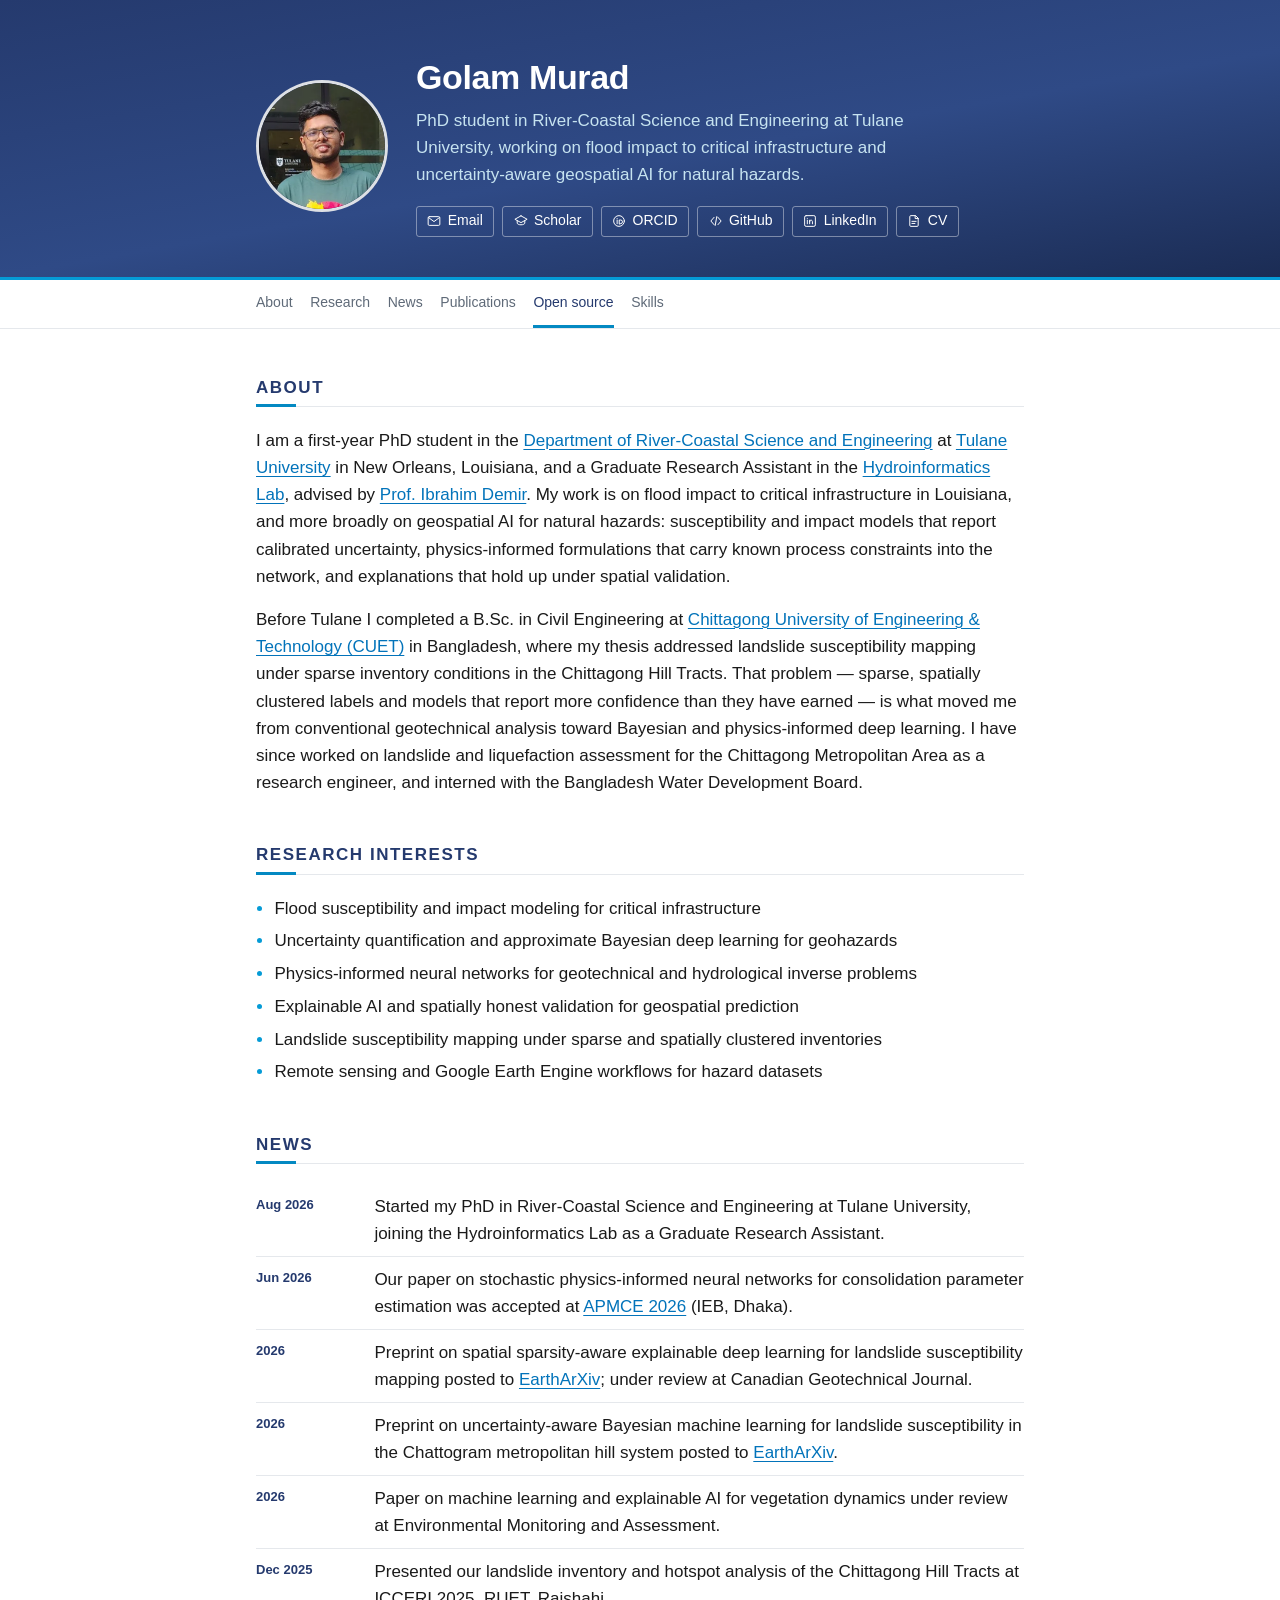
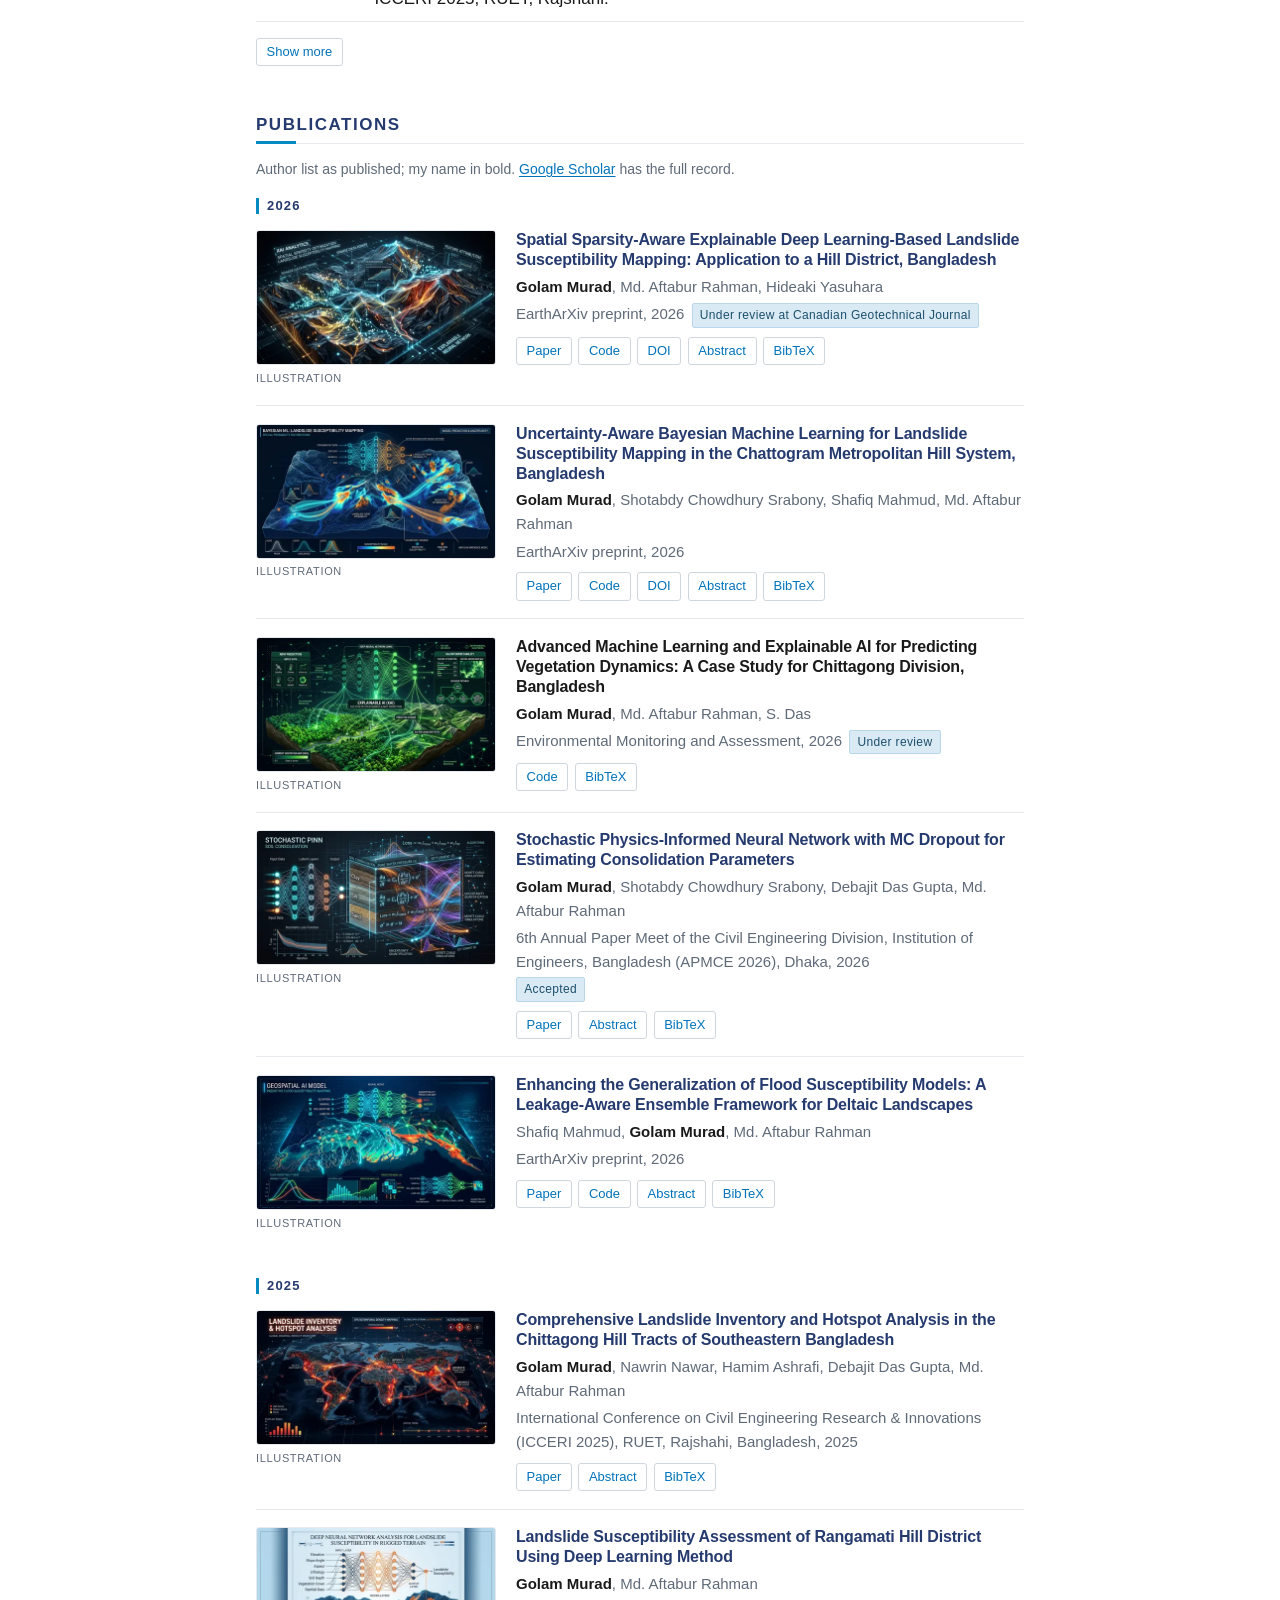
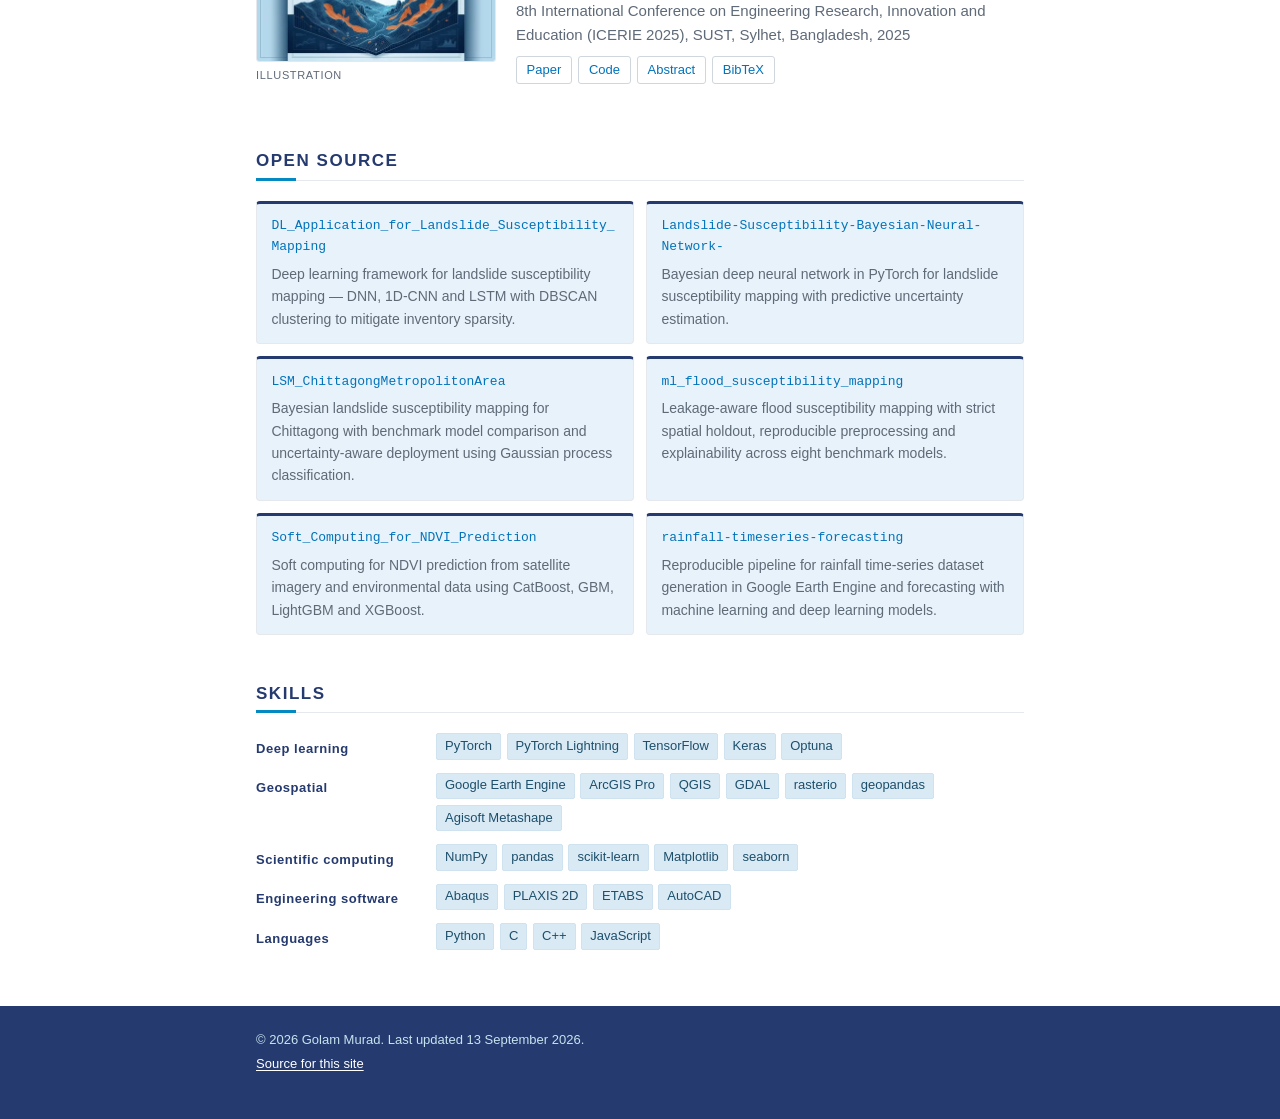
==== index.html @ e8bdbd51 "Fix header, nav, publication and repo-card layout issues - Center the stacked header on phones; left" ====
<!DOCTYPE html>
<html lang="en">
<head>
<meta charset="utf-8">
<meta name="viewport" content="width=device-width, initial-scale=1">
<title>Golam Murad</title>
<meta name="description" content="Golam Murad — PhD student in River-Coastal Science and Engineering at Tulane University. Flood impact on critical infrastructure, geospatial AI for natural hazards, uncertainty-aware deep learning.">
<meta name="author" content="Golam Murad">
<link rel="canonical" href="https://murad-geoAi.github.io/">
<meta property="og:type" content="website">
<meta property="og:title" content="Golam Murad">
<meta property="og:description" content="PhD student in River-Coastal Science and Engineering at Tulane University. Geospatial AI for natural hazards and uncertainty-aware deep learning.">
<meta property="og:url" content="https://murad-geoAi.github.io/">
<meta property="og:image" content="https://murad-geoAi.github.io/assets/img/profile.jpg">
<link rel="stylesheet" href="assets/css/style.css">
<!-- Marks JS as running so scroll-reveal may hide content; without it everything stays visible. -->
<script>document.documentElement.classList.add('js');</script>
</head>
<body>

<a class="skip-link" href="#main">Skip to content</a>

<!-- Icon sprite. Self-hosted, no icon font, no network request. -->
<svg class="sprite" xmlns="http://www.w3.org/2000/svg" aria-hidden="true" focusable="false">
  <defs>
    <symbol id="i-mail" viewBox="0 0 24 24">
      <rect x="2" y="4.5" width="20" height="15" rx="2"/><path d="M2.8 6.2 12 13l9.2-6.8"/>
    </symbol>
    <symbol id="i-scholar" viewBox="0 0 24 24">
      <path d="M12 3.2 1.5 9 12 14.8 22.5 9 12 3.2Z"/><path d="M5.5 11.4v4.2c0 1.6 2.9 2.9 6.5 2.9s6.5-1.3 6.5-2.9v-4.2"/>
    </symbol>
    <symbol id="i-orcid" viewBox="0 0 24 24">
      <circle cx="12" cy="12" r="9.2"/><path d="M8.8 10.3v6.4"/><path d="M8.8 7.6v.1"/>
      <path d="M12.4 16.7v-6.4h2.4a3.2 3.2 0 0 1 0 6.4Z"/>
    </symbol>
    <symbol id="i-github" viewBox="0 0 24 24">
      <path d="M8.6 5.8 3.2 12l5.4 6.2"/><path d="M15.4 5.8 20.8 12l-5.4 6.2"/><path d="M13.4 4.4 10.6 19.6"/>
    </symbol>
    <symbol id="i-linkedin" viewBox="0 0 24 24">
      <rect x="2.8" y="2.8" width="18.4" height="18.4" rx="2.6"/><path d="M7.4 10.6v6.2"/>
      <path d="M7.4 7.4v.1"/><path d="M11.4 16.8v-6.2"/><path d="M11.4 13.2c0-1.5 1-2.6 2.4-2.6s2.4 1.1 2.4 2.6v3.6"/>
    </symbol>
    <symbol id="i-cv" viewBox="0 0 24 24">
      <path d="M14 2.8H6.6a1.8 1.8 0 0 0-1.8 1.8v14.8a1.8 1.8 0 0 0 1.8 1.8h10.8a1.8 1.8 0 0 0 1.8-1.8V7.8Z"/>
      <path d="M14 2.8v5h5.2"/><path d="M8.4 12.6h7.2"/><path d="M8.4 16.2h5.2"/>
    </symbol>
  </defs>
</svg>

<!-- ============================= HEADER ============================= -->
<header class="site-header" id="top">
  <div class="wrap header-inner">
    <picture>
      <source srcset="assets/img/avatar.webp" type="image/webp">
      <img class="avatar" src="assets/img/avatar.jpg" width="330" height="330"
           alt="Golam Murad standing outside the Tulane Downtown building in New Orleans.">
    </picture>
    <div class="header-text">
      <h1>Golam Murad</h1>
      <p class="tagline">PhD student in River-Coastal Science and Engineering at Tulane University, working on
        flood impact to critical infrastructure and uncertainty-aware geospatial AI for natural hazards.</p>
      <ul class="links" aria-label="Profiles and contact">
        <li><a href="mailto:golammurad19@gmail.com">
          <svg class="icon" aria-hidden="true" focusable="false"><use href="#i-mail"/></svg>Email</a></li>
        <li><a href="https://scholar.google.com/citations?user=qZYs0UQAAAAJ&amp;hl=en" rel="noopener">
          <svg class="icon" aria-hidden="true" focusable="false"><use href="#i-scholar"/></svg>Scholar</a></li>
        <li><a href="https://orcid.org/0009-0006-7232-1788" rel="noopener">
          <svg class="icon" aria-hidden="true" focusable="false"><use href="#i-orcid"/></svg>ORCID</a></li>
        <li><a href="https://github.com/murad-geoAi" rel="noopener">
          <svg class="icon" aria-hidden="true" focusable="false"><use href="#i-github"/></svg>GitHub</a></li>
        <li><a href="https://www.linkedin.com/in/golammurad" rel="noopener">
          <svg class="icon" aria-hidden="true" focusable="false"><use href="#i-linkedin"/></svg>LinkedIn</a></li>
        <li><a href="assets/cv/index.html">
          <svg class="icon" aria-hidden="true" focusable="false"><use href="#i-cv"/></svg>CV</a></li>
      </ul>
    </div>
  </div>
</header>

<!-- ============================= NAV ============================= -->
<nav class="site-nav" id="nav" aria-label="Section navigation">
  <div class="wrap">
    <ul>
      <li><a href="#about">About</a></li>
      <li><a href="#interests">Research</a></li>
      <li><a href="#news">News</a></li>
      <li><a href="#publications">Publications</a></li>
      <li><a href="#code">Open source</a></li>
      <li><a href="#skills">Skills</a></li>
    </ul>
  </div>
</nav>

<main id="main" class="wrap">

<!-- ============================= ABOUT ============================= -->
<section id="about" data-reveal>
  <h2>About</h2>
  <p>I am a first-year PhD student in the
    <a href="https://sse.tulane.edu/river" rel="noopener">Department of River-Coastal Science and Engineering</a>
    at <a href="https://tulane.edu" rel="noopener">Tulane University</a> in New Orleans, Louisiana, and a Graduate
    Research Assistant in the <a href="https://hydroinformatics.tulane.edu/" rel="noopener">Hydroinformatics Lab</a>,
    advised by <a href="https://sse.tulane.edu/ibrahim-demir" rel="noopener">Prof. Ibrahim Demir</a>.
    My work is on flood impact to critical infrastructure in Louisiana, and more broadly on geospatial AI for
    natural hazards: susceptibility and impact models that report calibrated uncertainty, physics-informed
    formulations that carry known process constraints into the network, and explanations that hold up under
    spatial validation.</p>
  <p>Before Tulane I completed a B.Sc. in Civil Engineering at
    <a href="https://www.cuet.ac.bd" rel="noopener">Chittagong University of Engineering &amp; Technology (CUET)</a>
    in Bangladesh, where my thesis addressed landslide susceptibility mapping under sparse inventory conditions in
    the Chittagong Hill Tracts. That problem — sparse, spatially clustered labels and models that report more
    confidence than they have earned — is what moved me from conventional geotechnical analysis toward Bayesian and
    physics-informed deep learning. I have since worked on landslide and liquefaction assessment for the Chittagong
    Metropolitan Area as a research engineer, and interned with the Bangladesh Water Development Board.</p>
</section>

<!-- ============================= INTERESTS ============================= -->
<section id="interests" data-reveal>
  <h2>Research interests</h2>
  <ul class="interests">
    <li>Flood susceptibility and impact modeling for critical infrastructure</li>
    <li>Uncertainty quantification and approximate Bayesian deep learning for geohazards</li>
    <li>Physics-informed neural networks for geotechnical and hydrological inverse problems</li>
    <li>Explainable AI and spatially honest validation for geospatial prediction</li>
    <li>Landslide susceptibility mapping under sparse and spatially clustered inventories</li>
    <li>Remote sensing and Google Earth Engine workflows for hazard datasets</li>
  </ul>
</section>

<!-- ============================= NEWS ============================= -->
<section id="news" data-reveal>
  <h2>News</h2>
  <ol class="news-list" id="news-list"></ol>
  <button type="button" class="btn toggle-more" id="news-toggle" hidden aria-expanded="false" aria-controls="news-list">Show more</button>
  <noscript>
    <ol class="news-list">
      <li><span class="news-date">Aug 2026</span><span class="news-body">Started my PhD in River-Coastal Science and Engineering at Tulane University, joining the Hydroinformatics Lab as a Graduate Research Assistant.</span></li>
      <li><span class="news-date">Jun 2026</span><span class="news-body">Our paper on stochastic physics-informed neural networks for consolidation parameter estimation was accepted at APMCE 2026 (IEB, Dhaka).</span></li>
      <li><span class="news-date">2026</span><span class="news-body">Preprint on spatial sparsity-aware explainable deep learning for landslide susceptibility mapping posted to EarthArXiv; under review at Canadian Geotechnical Journal.</span></li>
      <li><span class="news-date">2026</span><span class="news-body">Preprint on uncertainty-aware Bayesian machine learning for landslide susceptibility in the Chattogram metropolitan hill system posted to EarthArXiv.</span></li>
      <li><span class="news-date">2026</span><span class="news-body">Paper on machine learning and explainable AI for vegetation dynamics under review at Environmental Monitoring and Assessment.</span></li>
      <li><span class="news-date">Dec 2025</span><span class="news-body">Presented our landslide inventory and hotspot analysis of the Chittagong Hill Tracts at ICCERI 2025, RUET.</span></li>
      <li><span class="news-date">Dec 2025</span><span class="news-body">Joined Soil Profile as a Research Engineer, working on landslide and liquefaction assessment for the Chittagong Metropolitan Area.</span></li>
      <li><span class="news-date">Jul 2025</span><span class="news-body">Completed B.Sc. in Civil Engineering at CUET.</span></li>
      <li><span class="news-date">2025</span><span class="news-body">Presented deep learning-based landslide susceptibility assessment of Rangamati Hill District at ICERIE 2025, SUST.</span></li>
      <li><span class="news-date">Dec 2024</span><span class="news-body">Industrial internship at the Bangladesh Water Development Board.</span></li>
    </ol>
  </noscript>
</section>

<!-- ============================= PUBLICATIONS ============================= -->
<section id="publications">
  <h2>Publications</h2>
  <p class="note">Author list as published; my name in bold. <a href="https://scholar.google.com/citations?user=qZYs0UQAAAAJ&amp;hl=en" rel="noopener">Google Scholar</a> has the full record.</p>
  <div id="publication-list"></div>
  <noscript>
    <h3>2026</h3>
    <ul class="pub-fallback">
      <li><strong>Spatial Sparsity-Aware Explainable Deep Learning-Based Landslide Susceptibility Mapping: Application to a Hill District, Bangladesh.</strong>
        Golam Murad, Md. Aftabur Rahman, Hideaki Yasuhara. EarthArXiv preprint, 2026. Under review at Canadian Geotechnical Journal.
        [<a href="assets/papers/sparsity-aware-lsm-rangamati-2026.pdf">PDF</a>]
        [<a href="https://doi.org/10.31223/X52J42" rel="noopener">DOI</a>]
        [<a href="https://github.com/murad-geoAi/DL_Application_for_Landslide_Susceptibility_Mapping" rel="noopener">Code</a>]</li>
      <li><strong>Uncertainty-Aware Bayesian Machine Learning for Landslide Susceptibility Mapping in the Chattogram Metropolitan Hill System, Bangladesh.</strong>
        Golam Murad, Shotabdy Chowdhury Srabony, Shafiq Mahmud, Md. Aftabur Rahman. EarthArXiv preprint, 2026.
        [<a href="assets/papers/bayesian-lsm-chattogram-2026.pdf">PDF</a>]
        [<a href="https://doi.org/10.31223/X55J40" rel="noopener">DOI</a>]
        [<a href="https://github.com/murad-geoAi/LSM_ChittagongMetropolitonArea" rel="noopener">Code</a>]</li>
      <li><strong>Advanced Machine Learning and Explainable AI for Predicting Vegetation Dynamics: A Case Study for Chittagong Division, Bangladesh.</strong>
        Golam Murad, Md. Aftabur Rahman, S. Das. Under review at Environmental Monitoring and Assessment, 2026.
        [<a href="https://github.com/murad-geoAi/Soft_Computing_for_NDVI_Prediction" rel="noopener">Code</a>]</li>
      <li><strong>Stochastic Physics-Informed Neural Network with MC Dropout for Estimating Consolidation Parameters.</strong>
        Golam Murad, Shotabdy Chowdhury Srabony, Debajit Das Gupta, Md. Aftabur Rahman.
        6th Annual Paper Meet of the Civil Engineering Division, IEB (APMCE 2026), Dhaka, Bangladesh.
        [<a href="assets/papers/stochastic-pinn-consolidation-apmce-2026.pdf">PDF</a>]</li>
      <li><strong>Enhancing the Generalization of Flood Susceptibility Models: A Leakage-Aware Ensemble Framework for Deltaic Landscapes.</strong>
        Shafiq Mahmud, Golam Murad, Md. Aftabur Rahman. EarthArXiv preprint, 2026.
        [<a href="assets/papers/leakage-aware-flood-susceptibility-2026.pdf">PDF</a>]
        [<a href="https://github.com/murad-geoAi/ml_flood_susceptibility_mapping" rel="noopener">Code</a>]</li>
    </ul>
    <h3>2025</h3>
    <ul class="pub-fallback">
      <li><strong>Comprehensive Landslide Inventory and Hotspot Analysis in the Chittagong Hill Tracts of Southeastern Bangladesh.</strong>
        Golam Murad, Nawrin Nawar, Hamim Ashrafi, Debajit Das Gupta, Md. Aftabur Rahman.
        International Conference on Civil Engineering Research &amp; Innovations (ICCERI 2025), RUET, Rajshahi, Bangladesh.
        [<a href="assets/papers/landslide-inventory-hotspot-icceri-2025.pdf">PDF</a>]</li>
      <li><strong>Landslide Susceptibility Assessment of Rangamati Hill District Using Deep Learning Method.</strong>
        Golam Murad, Md. Aftabur Rahman.
        8th International Conference on Engineering Research, Innovation and Education (ICERIE 2025), SUST, Sylhet, Bangladesh.
        [<a href="assets/papers/rangamati-dnn-lsm-icerie-2025.pdf">PDF</a>]
        [<a href="https://github.com/murad-geoAi/DL_Application_for_Landslide_Susceptibility_Mapping" rel="noopener">Code</a>]</li>
    </ul>
  </noscript>
</section>

<!-- ============================= OPEN SOURCE ============================= -->
<section id="code">
  <h2>Open source</h2>
  <ul class="repo-grid">
    <li class="repo" data-reveal>
      <p class="repo-head"><a class="repo-name" href="https://github.com/murad-geoAi/DL_Application_for_Landslide_Susceptibility_Mapping" rel="noopener">DL_<wbr>Application_<wbr>for_<wbr>Landslide_<wbr>Susceptibility_<wbr>Mapping</a><span class="stars" data-repo="DL_Application_for_Landslide_Susceptibility_Mapping"></span></p>
      <p class="repo-desc">Deep learning framework for landslide susceptibility mapping — DNN, 1D-CNN and LSTM with DBSCAN clustering to mitigate inventory sparsity.</p>
    </li>
    <li class="repo" data-reveal>
      <p class="repo-head"><a class="repo-name" href="https://github.com/murad-geoAi/Landslide-Susceptibility-Bayesian-Neural-Network-" rel="noopener">Landslide-<wbr>Susceptibility-<wbr>Bayesian-<wbr>Neural-<wbr>Network-</a><span class="stars" data-repo="Landslide-Susceptibility-Bayesian-Neural-Network-"></span></p>
      <p class="repo-desc">Bayesian deep neural network in PyTorch for landslide susceptibility mapping with predictive uncertainty estimation.</p>
    </li>
    <li class="repo" data-reveal>
      <p class="repo-head"><a class="repo-name" href="https://github.com/murad-geoAi/LSM_ChittagongMetropolitonArea" rel="noopener">LSM_<wbr>ChittagongMetropolitonArea</a><span class="stars" data-repo="LSM_ChittagongMetropolitonArea"></span></p>
      <p class="repo-desc">Bayesian landslide susceptibility mapping for Chittagong with benchmark model comparison and uncertainty-aware deployment using Gaussian process classification.</p>
    </li>
    <li class="repo" data-reveal>
      <p class="repo-head"><a class="repo-name" href="https://github.com/murad-geoAi/ml_flood_susceptibility_mapping" rel="noopener">ml_<wbr>flood_<wbr>susceptibility_<wbr>mapping</a><span class="stars" data-repo="ml_flood_susceptibility_mapping"></span></p>
      <p class="repo-desc">Leakage-aware flood susceptibility mapping with strict spatial holdout, reproducible preprocessing and explainability across eight benchmark models.</p>
    </li>
    <li class="repo" data-reveal>
      <p class="repo-head"><a class="repo-name" href="https://github.com/murad-geoAi/Soft_Computing_for_NDVI_Prediction" rel="noopener">Soft_<wbr>Computing_<wbr>for_<wbr>NDVI_<wbr>Prediction</a><span class="stars" data-repo="Soft_Computing_for_NDVI_Prediction"></span></p>
      <p class="repo-desc">Soft computing for NDVI prediction from satellite imagery and environmental data using CatBoost, GBM, LightGBM and XGBoost.</p>
    </li>
    <li class="repo" data-reveal>
      <p class="repo-head"><a class="repo-name" href="https://github.com/murad-geoAi/rainfall-timeseries-forecasting" rel="noopener">rainfall-<wbr>timeseries-<wbr>forecasting</a><span class="stars" data-repo="rainfall-timeseries-forecasting"></span></p>
      <p class="repo-desc">Reproducible pipeline for rainfall time-series dataset generation in Google Earth Engine and forecasting with machine learning and deep learning models.</p>
    </li>
  </ul>
</section>

<!-- ============================= SKILLS ============================= -->
<section id="skills" data-reveal>
  <h2>Skills</h2>
  <dl class="skills">
    <dt>Deep learning</dt>
    <dd><ul class="pills"><li>PyTorch</li><li>PyTorch Lightning</li><li>TensorFlow</li><li>Keras</li><li>Optuna</li></ul></dd>
    <dt>Geospatial</dt>
    <dd><ul class="pills"><li>Google Earth Engine</li><li>ArcGIS Pro</li><li>QGIS</li><li>GDAL</li><li>rasterio</li><li>geopandas</li><li>Agisoft Metashape</li></ul></dd>
    <dt>Scientific computing</dt>
    <dd><ul class="pills"><li>NumPy</li><li>pandas</li><li>scikit-learn</li><li>Matplotlib</li><li>seaborn</li></ul></dd>
    <dt>Engineering software</dt>
    <dd><ul class="pills"><li>Abaqus</li><li>PLAXIS 2D</li><li>ETABS</li><li>AutoCAD</li></ul></dd>
    <dt>Languages</dt>
    <dd><ul class="pills"><li>Python</li><li>C</li><li>C++</li><li>JavaScript</li></ul></dd>
  </dl>
</section>

<!-- =====================================================================
     TEACHING — enable when there is content. Add a matching nav link above.
<section id="teaching">
  <h2>Teaching</h2>
  <ul class="plain">
    <li><strong>COURSE CODE — Course title.</strong> Teaching assistant, Tulane University, Semester Year.</li>
  </ul>
</section>
     ===================================================================== -->

<!-- =====================================================================
     TALKS & SERVICE — enable when there is content. Add a matching nav link above.
<section id="service">
  <h2>Talks &amp; service</h2>
  <ul class="plain">
    <li><span class="news-date">Month Year</span> Talk title, venue, location.</li>
    <li><span class="news-date">Year</span> Reviewer, journal name.</li>
  </ul>
</section>
     ===================================================================== -->

</main>

<!-- ============================= FOOTER ============================= -->
<footer class="site-footer">
  <div class="wrap">
    <p>&copy; 2026 Golam Murad. Last updated <time datetime="2026-09-13">13 September 2026</time>.</p>
    <p><a href="https://github.com/murad-geoAi/murad-geoAi.github.io" rel="noopener">Source for this site</a></p>
  </div>
</footer>

<script src="assets/js/main.js"></script>
</body>
</html>
---- assets/css/style.css ----
/* =========================================================================
   Golam Murad — personal site
   Plain CSS, no framework, no build step, system fonts only.
   Mobile-first: base styles are the narrow layout; media queries widen it.

   Palette is ASCE's, taken from asce.org:
     #253a6e  deep navy   — header block, headings
     #059bd6  bright cyan — never as text (3.1:1)
     #0489c2  dimmed cyan — accent rules/underlines on white (decorative only)
     #0273ba  medium blue — links and buttons
     #1a1a1a  body text
     #5f6a78  muted text
     #f6f7f8 / #e5e8ec    light grays
     #d9eaf5 / #c6e3f0    pale blue tints
     #e8f2fa              card surface tint (fg 16.1:1, navy 10.2:1, blue 4.6:1)
   Every text pairing used below is at or above 4.5:1.
   ========================================================================= */

:root {
  /* brand */
  --navy:      #253a6e;   /* header block, h2       — 11.0:1 on white */
  --navy-mid:  #2f4a86;   /* header gradient midpoint                 */
  --navy-deep: #1b2c54;   /* header gradient foot                     */
  --cyan:      #059bd6;   /* rules and underlines only — not text     */
  --cyan-dim:  #0489c2;   /* heading underline on white — decorative  */
  --blue:      #0273ba;   /* links                  —  5.0:1 on white */
  --blue-dark: #1d5389;   /* link hover             —  7.9:1 on white */

  /* text */
  --fg:        #1a1a1a;   /* body                   — 17.4:1 on white */
  --fg-muted:  #5f6a78;   /* secondary              —  5.5:1 on white */
  --on-navy:   #ffffff;   /* header text            — 11.0:1 on navy  */
  --on-navy-2: #c6e3f0;   /* header secondary text  —  8.2:1 on navy  */

  /* surfaces */
  --bg:        #ffffff;
  --bg-soft:   #f6f7f8;   /* cards, pills, code blocks */
  --bg-tint:   #d9eaf5;   /* pale blue wash            */
  --blue-light: #e8f2fa;  /* card surface tint — fg 16.1:1, navy 10.2:1, blue 4.6:1 on it */
  --rule:      #e5e8ec;
  --rule-firm: #cfd6dd;

  --focus:     #0273ba;   /* focus ring on white */

  --measure: 46rem;       /* readable column */
  --gutter:  1.25rem;

  --sans: -apple-system, BlinkMacSystemFont, "Segoe UI", Roboto, "Helvetica Neue",
          Arial, "Noto Sans", sans-serif;
  --mono: ui-monospace, SFMono-Regular, "SF Mono", Menlo, Consolas,
          "Liberation Mono", monospace;
}

/* ------------------------------- reset ------------------------------- */

*, *::before, *::after { box-sizing: border-box; }

html { -webkit-text-size-adjust: 100%; scroll-behavior: smooth; }

@media (prefers-reduced-motion: reduce) {
  html { scroll-behavior: auto; }
  *, *::before, *::after { animation-duration: .01ms !important; transition-duration: .01ms !important; }
}

/* ------------------------------ scroll-reveal ------------------------------ */
/* JS adds .is-visible when a [data-reveal] element enters the viewport.
   Hiding is scoped to `.js` (set by an inline script in <head>) and to
   no-preference, so JS-off and reduced-motion users always see content.
   Only short blocks carry [data-reveal]: a very tall element may never be
   far enough on screen to trigger on a short viewport. */

@media (prefers-reduced-motion: no-preference) {
  .js [data-reveal] {
    opacity: 0;
    transform: translateY(1rem);
    transition: opacity .5s ease, transform .5s ease;
  }
  .js [data-reveal].is-visible {
    opacity: 1;
    transform: none;
  }
}

body {
  margin: 0;
  background: var(--bg);
  color: var(--fg);
  font: 400 1rem/1.6 var(--sans);
  font-size: clamp(1rem, 0.97rem + 0.15vw, 1.0625rem);
}

img { max-width: 100%; height: auto; display: block; }

/* the sprite itself is never rendered */
.sprite { display: none; }

/* ------------------------------ typography ------------------------------ */

h1, h2, h3 { line-height: 1.25; font-weight: 650; letter-spacing: -0.011em; margin: 0; }

h1 { font-size: 1.75rem; }

h2 {
  font-size: 1.0625rem;
  font-weight: 700;
  text-transform: uppercase;
  letter-spacing: .09em;
  color: var(--navy);
  padding-bottom: .5rem;
  border-bottom: 1px solid var(--rule);
  margin-bottom: 1.25rem;
  position: relative;
}
/* short cyan tick under each section heading */
h2::after {
  content: "";
  position: absolute;
  left: 0;
  bottom: -1px;
  width: 2.5rem;
  height: 3px;
  background: var(--cyan-dim);
}

h3 { font-size: 1rem; }

p { margin: 0 0 1rem; }
p:last-child { margin-bottom: 0; }

a { color: var(--blue); text-decoration: underline; text-underline-offset: .15em;
    text-decoration-thickness: .06em; }
a:hover { color: var(--blue-dark); text-decoration-thickness: .14em; }

:focus-visible {
  outline: 3px solid var(--focus);
  outline-offset: 2px;
  border-radius: 2px;
}

code, kbd, pre { font-family: var(--mono); font-size: .875em; }

/* ------------------------------- layout ------------------------------- */

.wrap {
  max-width: var(--measure);
  margin-inline: auto;
  padding-inline: var(--gutter);
}

main > section {
  padding-block: 2.25rem 0;
  scroll-margin-top: 4rem;   /* clears the sticky nav on anchor jump */
}
main > section:last-of-type { padding-bottom: 2.5rem; }

.skip-link {
  position: absolute;
  left: -9999px;
  top: 0;
  background: var(--bg);
  color: var(--navy);
  padding: .6rem 1rem;
  z-index: 20;
  border: 1px solid var(--navy);
}
.skip-link:focus { left: .5rem; top: .5rem; }

/* ===================== header — the navy upper block ===================== */

.site-header {
  background: var(--navy);
  background: linear-gradient(170deg, var(--navy) 0%, var(--navy-mid) 55%, var(--navy-deep) 100%);
  color: var(--on-navy);
  padding-block: 2.5rem 2rem;
  border-bottom: 3px solid var(--cyan);
}

/* Stacked and centered on phones; becomes a left-aligned row at 48em. */
.header-inner { display: flex; flex-direction: column; align-items: center; gap: 1.25rem; text-align: center; }

.avatar {
  width: 108px;
  height: 108px;
  border-radius: 50%;
  object-fit: cover;
  background: var(--navy-deep);
  border: 3px solid rgba(255, 255, 255, .85);
}

.header-text h1 { margin-bottom: .5rem; color: var(--on-navy); }

.tagline {
  color: var(--on-navy-2);
  max-width: 34rem;
  margin: 0 auto 1.1rem;
}

/* icon + label links */
.links {
  list-style: none;
  display: flex;
  flex-wrap: wrap;
  justify-content: center;
  gap: .5rem;
  margin: 0;
  padding: 0;
  font-size: .875rem;
}

.links a {
  display: inline-flex;
  align-items: center;
  gap: .4rem;
  padding: .3rem .65rem;
  color: var(--on-navy);
  text-decoration: none;
  border: 1px solid rgba(255, 255, 255, .4);
  border-radius: 3px;
  line-height: 1.4;
}
.links a:hover {
  color: var(--navy);
  background: var(--on-navy);
  border-color: var(--on-navy);
}
.links a:focus-visible { outline-color: var(--on-navy); }

.icon {
  width: 1em;
  height: 1em;
  flex: 0 0 auto;
  fill: none;
  stroke: currentColor;
  stroke-width: 1.7;
  stroke-linecap: round;
  stroke-linejoin: round;
}

/* ------------------------------- nav ------------------------------- */

.site-nav {
  position: sticky;
  top: 0;
  z-index: 10;
  background: rgba(255, 255, 255, .95);
  backdrop-filter: saturate(1.4) blur(6px);
  border-bottom: 1px solid var(--rule);
}

.site-nav ul {
  list-style: none;
  display: flex;
  gap: 1.1rem;
  margin: 0;
  padding: 0;
  overflow-x: auto;
  -webkit-overflow-scrolling: touch;
  scrollbar-width: none;
}
.site-nav ul::-webkit-scrollbar { display: none; }
/* The scrollbar is hidden, so fade whichever edge has more links past it.
   JS sets the classes; without JS the list simply scrolls unfaded. */
.site-nav ul.fade-right { -webkit-mask-image: linear-gradient(to right, #000 calc(100% - 2.5rem), transparent);
                          mask-image: linear-gradient(to right, #000 calc(100% - 2.5rem), transparent); }
.site-nav ul.fade-left { -webkit-mask-image: linear-gradient(to left, #000 calc(100% - 2.5rem), transparent);
                         mask-image: linear-gradient(to left, #000 calc(100% - 2.5rem), transparent); }
.site-nav ul.fade-left.fade-right {
  -webkit-mask-image: linear-gradient(to right, transparent, #000 2.5rem, #000 calc(100% - 2.5rem), transparent);
          mask-image: linear-gradient(to right, transparent, #000 2.5rem, #000 calc(100% - 2.5rem), transparent);
}

.site-nav a {
  display: block;
  white-space: nowrap;
  padding: .7rem 0;
  font-size: .875rem;
  font-weight: 500;
  color: var(--fg-muted);
  text-decoration: none;
  border-bottom: 3px solid transparent;
}
.site-nav a:hover { color: var(--navy); border-bottom-color: var(--rule-firm); }
.site-nav a[aria-current="true"] { color: var(--navy); border-bottom-color: var(--cyan-dim); }

/* ------------------------------- about ------------------------------- */

#about p { max-width: var(--measure); }

.interests { margin: 0; padding-left: 1.15rem; }
.interests li { margin-bottom: .35rem; }
.interests li::marker { color: var(--cyan); }
.interests li:last-child { margin-bottom: 0; }

.note { font-size: .875rem; color: var(--fg-muted); margin-top: -.4rem; margin-bottom: 1.1rem; }

/* ------------------------------- news ------------------------------- */

.news-list { list-style: none; margin: 0; padding: 0; }

.news-list li {
  display: grid;
  grid-template-columns: 1fr;
  gap: .1rem .9rem;
  padding-block: .55rem;
  border-bottom: 1px solid var(--rule);
}
.news-list li:last-child { border-bottom: 0; }
/* `display: grid` above would otherwise beat the browser's [hidden] rule,
   leaving the collapsed news items visible. */
.news-list li[hidden] { display: none; }

.news-date {
  color: var(--navy);
  font-size: .8125rem;
  font-weight: 650;
  font-variant-numeric: tabular-nums;
  white-space: nowrap;
  padding-top: .15rem;
}

/* ---------------------------- publications ---------------------------- */

.pub-year {
  font-size: .8125rem;
  font-weight: 700;
  letter-spacing: .09em;
  color: var(--navy);
  margin: 1.75rem 0 .5rem;
  padding-left: .5rem;
  border-left: 3px solid var(--cyan-dim);
}
.pub-year:first-child { margin-top: 0; }
.pub-year + .pub { border-top: 0; padding-top: .5rem; }

.pub {
  display: grid;
  grid-template-columns: 1fr;
  gap: .75rem;
  padding-block: 1.1rem;
  border-top: 1px solid var(--rule);
}

/* Teaser sources are 16:9; a different ratio here crops their edges. */
.pub-teaser {
  width: 100%;
  aspect-ratio: 16 / 9;
  max-width: 22rem;       /* keeps it from becoming a full-width banner on phones */
  border: 1px solid var(--rule);
  border-radius: 3px;
  background: var(--bg-soft);
  object-fit: cover;
}

.pub-figure { margin: 0; }

.pub-figure-note {
  margin-top: .3rem;
  font-size: .6875rem;
  letter-spacing: .06em;
  text-transform: uppercase;
  color: var(--fg-muted);
}

/* placeholder shown until a real teaser figure is dropped in */
.pub-teaser.is-placeholder {
  display: grid;
  place-items: center;
  background: var(--bg-tint);
  border-color: #b9d7ea;
  color: #2c5772;
  font-size: .75rem;
  letter-spacing: .04em;
  text-align: center;
  padding: .5rem;
}

.pub-title { font-size: 1rem; font-weight: 650; margin-bottom: .3rem; }
.pub-title a { color: var(--navy); text-decoration: none; }
.pub-title a:hover { color: var(--blue); text-decoration: underline; }

.pub-authors { font-size: .9375rem; color: var(--fg-muted); margin-bottom: .2rem; }
.pub-authors .me { color: var(--fg); font-weight: 650; }

/* flex so a wrapped status tag starts flush left instead of indented */
.pub-venue { display: flex; flex-wrap: wrap; align-items: baseline; gap: .2rem .45rem;
             font-size: .9375rem; color: var(--fg-muted); margin-bottom: .55rem; }

.tag {
  display: inline-block;
  font-size: .75rem;
  letter-spacing: .03em;
  padding: .1rem .45rem;
  border: 1px solid #b9d7ea;
  border-radius: 2px;
  background: var(--bg-tint);
  color: #1d4f6b;
}

/* ------------------------------- buttons ------------------------------- */

.pub-actions { display: flex; flex-wrap: wrap; gap: .4rem; }

.btn {
  display: inline-block;
  font: inherit;
  font-size: .8125rem;
  line-height: 1.4;
  padding: .25rem .6rem;
  color: var(--blue);
  background: var(--bg);
  border: 1px solid var(--rule-firm);
  border-radius: 3px;
  text-decoration: none;
  cursor: pointer;
}
/* `display: inline-block` above would otherwise beat the browser's [hidden]
   rule, leaving the news toggle visible when there is nothing to expand. */
.btn[hidden] { display: none; }
.btn:hover { background: var(--navy); color: var(--on-navy); border-color: var(--navy); }
.btn[aria-expanded="true"] { background: var(--navy); color: var(--on-navy); border-color: var(--navy); }

.toggle-more { margin-top: 1rem; }

/* --------------------- abstract / bibtex panels --------------------- */

.panel {
  margin-top: .7rem;
  padding: .75rem .85rem;
  background: var(--blue-light);
  border: 1px solid var(--rule);
  border-left: 3px solid var(--cyan-dim);
  border-radius: 3px;
  font-size: .9375rem;
}
.panel[hidden] { display: none; }

.panel-abstract { color: var(--fg); line-height: 1.55; }

.panel-bibtex { position: relative; padding-top: .6rem; }

.panel-bibtex pre {
  margin: 0;
  overflow-x: auto;
  font-size: .78125rem;
  line-height: 1.5;
  white-space: pre;
  tab-size: 2;
}

.copy-btn { margin-bottom: .5rem; }
.copy-btn[data-copied="true"] { background: var(--navy); color: var(--on-navy); border-color: var(--navy); }

/* ------------------------------ open source ------------------------------ */

.repo-grid {
  list-style: none;
  margin: 0;
  padding: 0;
  display: grid;
  grid-template-columns: 1fr;
  gap: .75rem;
}

.repo {
  padding: .8rem .9rem;
  border: 1px solid var(--rule);
  border-top: 3px solid var(--navy);
  border-radius: 4px;
  background: var(--blue-light);
}
.repo:hover { border-top-color: var(--cyan-dim); background: var(--bg-tint); }

.repo-head {
  display: flex;
  align-items: baseline;
  justify-content: space-between;
  gap: .6rem;
  margin: 0 0 .3rem;
}

.repo-name {
  font-family: var(--mono);
  font-size: .8125rem;
  overflow-wrap: anywhere;   /* last resort; <wbr> after - and _ gives the preferred breaks */
  text-decoration: none;
}
.repo-name:hover { text-decoration: underline; }

.stars {
  font-size: .75rem;
  color: var(--navy);
  font-weight: 650;
  font-variant-numeric: tabular-nums;
  white-space: nowrap;
}
.stars:empty { display: none; }

.repo-desc { font-size: .875rem; color: var(--fg-muted); margin: 0; }

/* ------------------------------- skills ------------------------------- */

.skills { margin: 0; display: grid; grid-template-columns: 1fr; gap: .25rem 1.25rem; }

.skills dt {
  font-size: .8125rem;
  font-weight: 700;
  letter-spacing: .04em;
  color: var(--navy);
  padding-top: .35rem;
}
.skills dd { margin: 0 0 .75rem; }
.skills dd:last-of-type { margin-bottom: 0; }

.pills { list-style: none; display: flex; flex-wrap: wrap; gap: .35rem; margin: 0; padding: 0; }
.pills li {
  font-size: .8125rem;
  padding: .12rem .5rem;
  border: 1px solid #cfe2f0;
  border-radius: 2px;
  background: var(--bg-tint);
  color: #1d4f6b;
}

/* ------------------------------- footer ------------------------------- */

.site-footer {
  margin-top: 1rem;
  padding-block: 1.5rem 2.5rem;
  background: var(--navy);
  color: var(--on-navy-2);
  font-size: .8125rem;
}
.site-footer p { margin: 0 0 .25rem; }
.site-footer a { color: var(--on-navy); }
.site-footer a:hover { color: var(--on-navy-2); }
.site-footer a:focus-visible { outline-color: var(--on-navy); }

/* ------------------------ no-JS fallback lists ------------------------ */

.pub-fallback { margin: 0 0 1.5rem; padding-left: 1.15rem; }
.pub-fallback li { margin-bottom: .9rem; }
.pub-fallback li::marker { color: var(--cyan); }
.pub-fallback strong { font-weight: 650; color: var(--navy); }

.plain { list-style: none; margin: 0; padding: 0; }

/* ============================ 768px and up ============================ */

@media (min-width: 48em) {
  :root { --gutter: 2rem; }

  h1 { font-size: 2.125rem; }

  .site-header { padding-block: 3.5rem 2.5rem; }

  .header-inner { flex-direction: row; align-items: center; gap: 1.75rem; text-align: left; }
  .tagline { margin-inline: 0; }
  .links { justify-content: flex-start; }
  .avatar { width: 132px; height: 132px; flex: 0 0 auto; }

  main > section { padding-block: 3rem 0; }

  /* news: date column on the left, one line on the right */
  .news-list li { grid-template-columns: 6.5rem 1fr; }

  /* publications: teaser on the left */
  .pub { grid-template-columns: 13rem 1fr; gap: 1.25rem; align-items: start; }
  .pub-teaser { max-width: 100%; }

  .repo-grid { grid-template-columns: 1fr 1fr; }

  .skills { grid-template-columns: 10rem 1fr; gap: .4rem 1.25rem; }
  .skills dd { margin-bottom: .4rem; }
}

/* ============================ 1280px and up ============================ */

@media (min-width: 80em) {
  :root { --measure: 52rem; }

  .pub { grid-template-columns: 15rem 1fr; }
}

/* ------------------------------- print ------------------------------- */

@media print {
  .site-nav, .toggle-more, .pub-actions, .skip-link { display: none; }
  .panel[hidden] { display: block; }
  body { font-size: 11pt; color: #000; }
  .site-header, .site-footer { background: none; color: #000; border: 0; }
  .site-header h1, .tagline, .site-footer, .site-footer a { color: #000; }
  .links a { border: 0; color: #000; }
  a { color: #000; text-decoration: underline; }
}
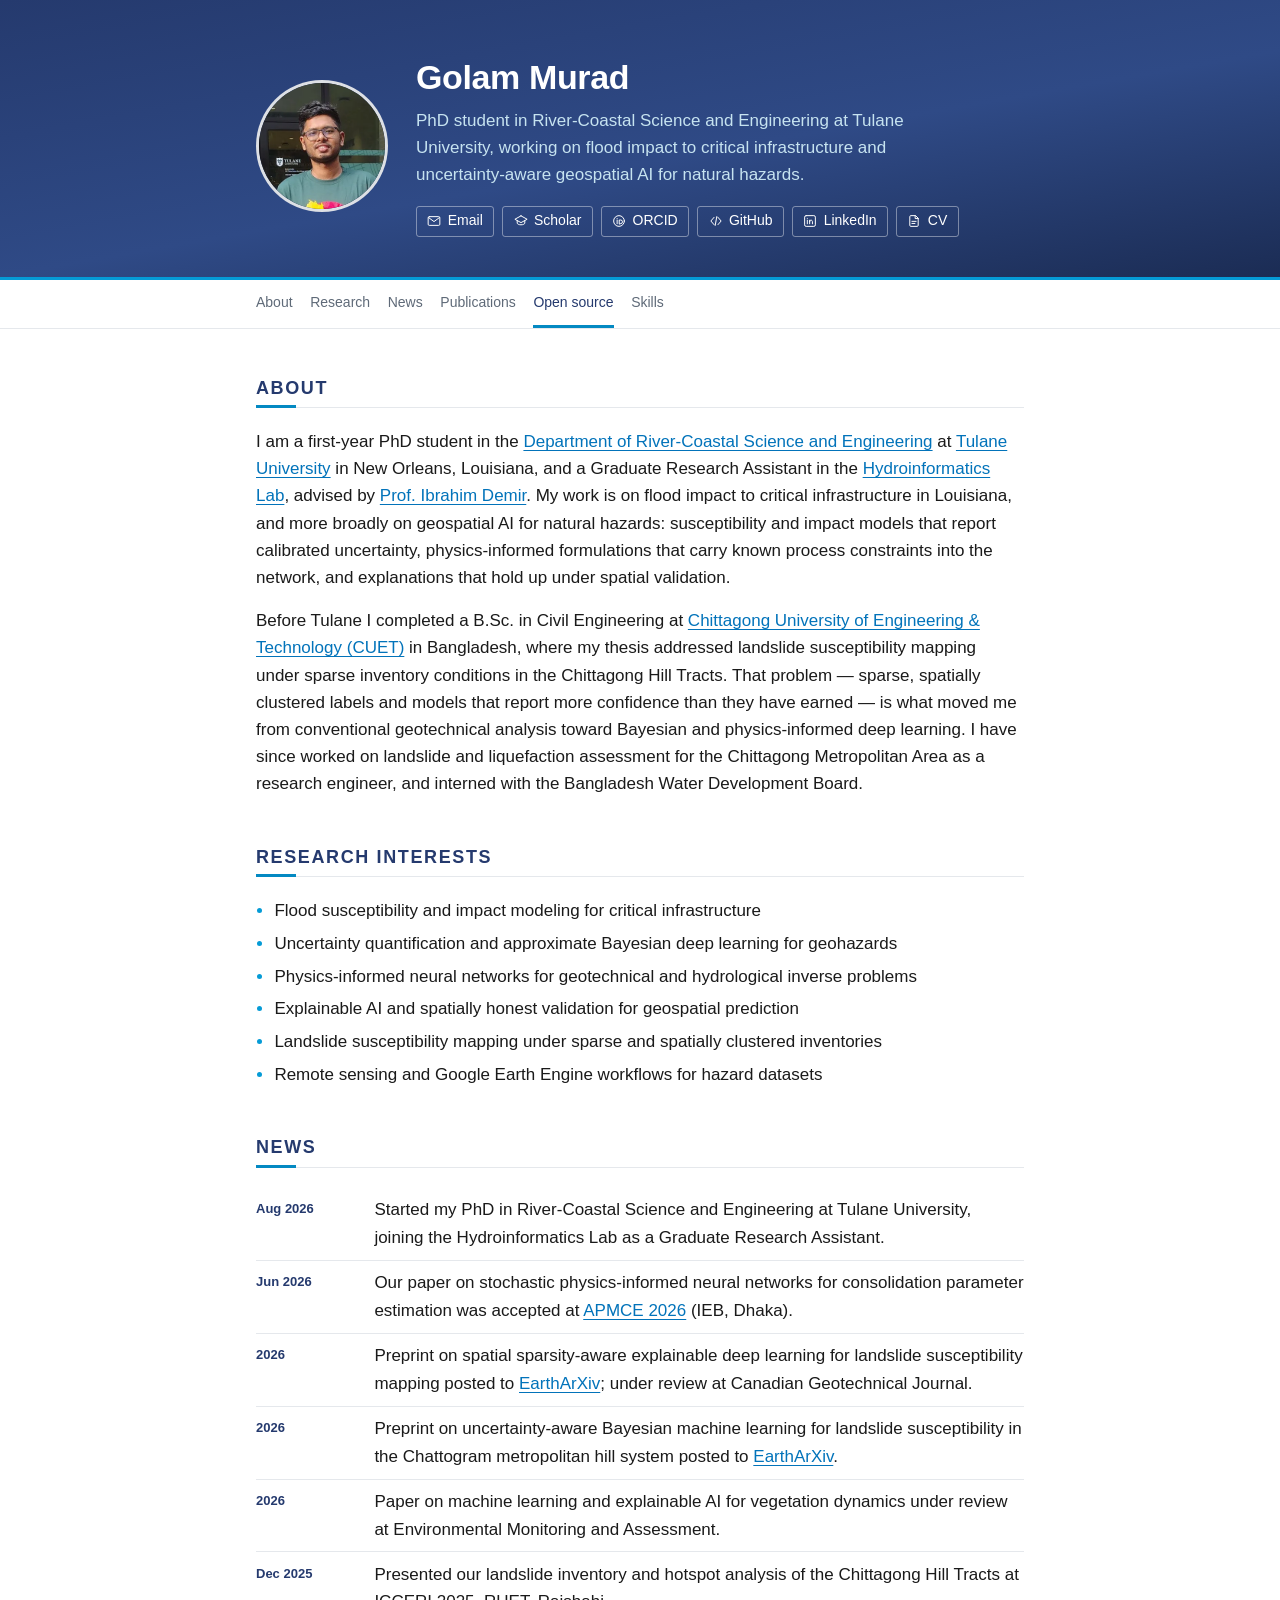
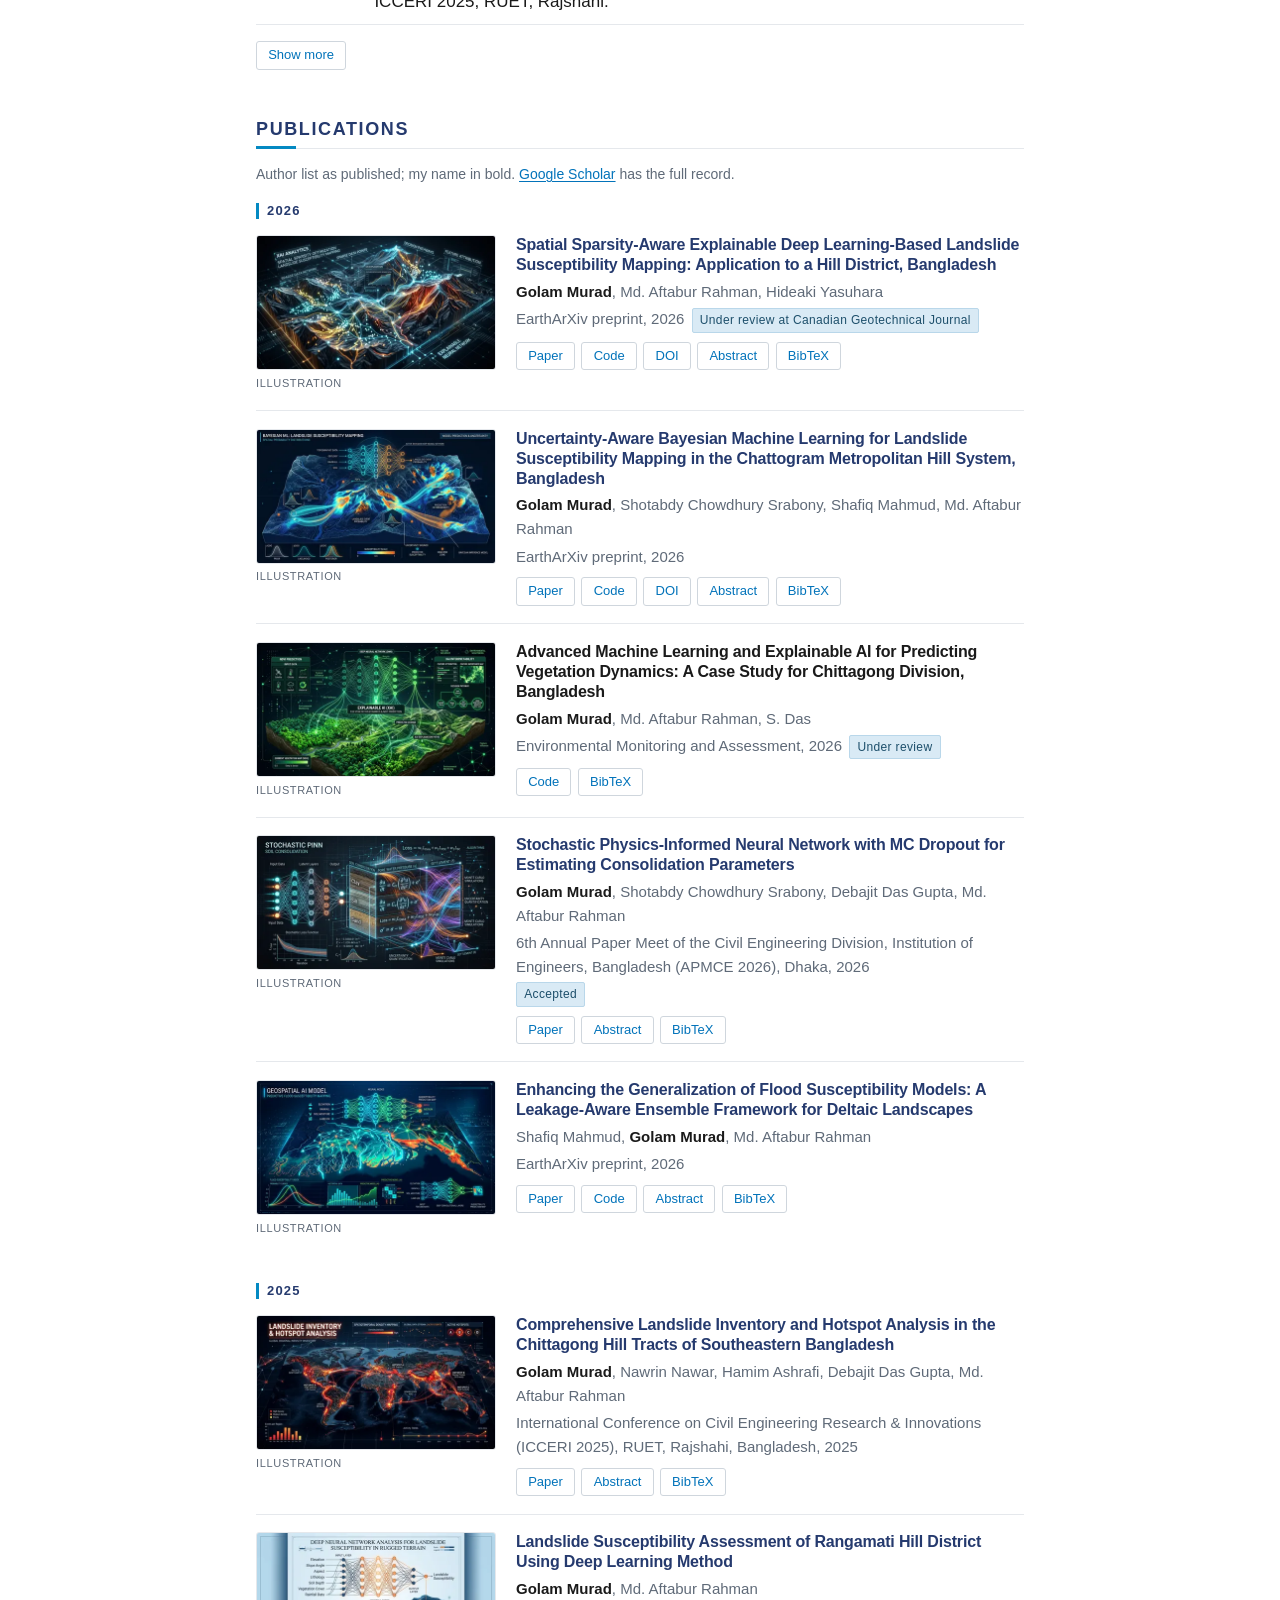
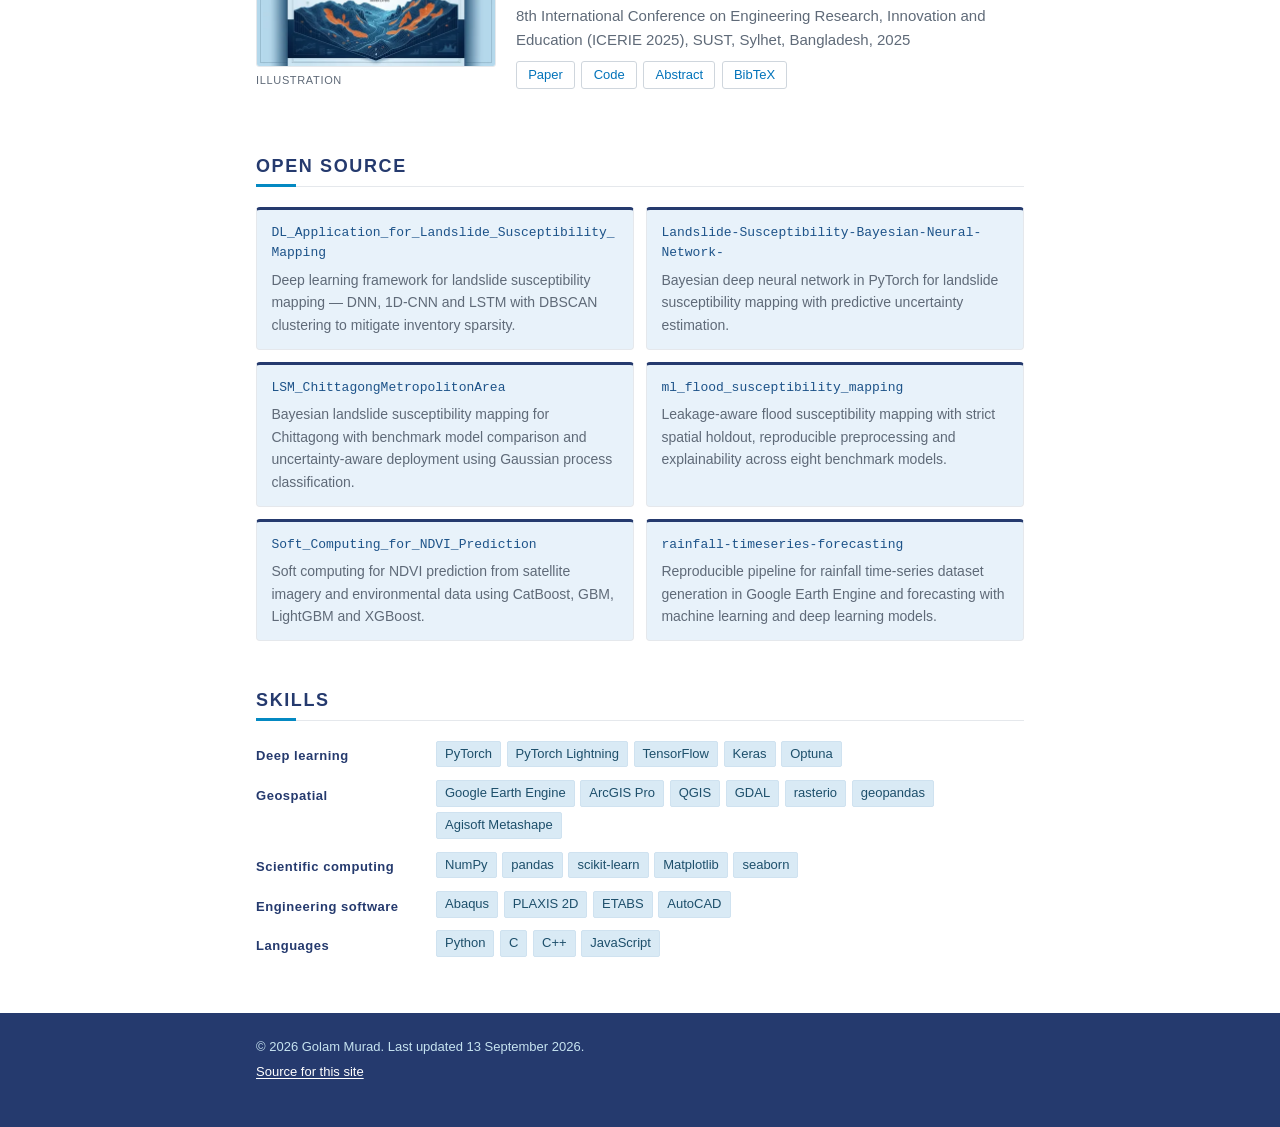
==== commit d52904f0: "Tokenize colours, fix two contrast failures, tidy type and buttons - Move hard-coded tint colours in" ====
--- a/index.html
+++ b/index.html
@@ -154,7 +154,7 @@
   <p class="note">Author list as published; my name in bold. <a href="https://scholar.google.com/citations?user=qZYs0UQAAAAJ&amp;hl=en" rel="noopener">Google Scholar</a> has the full record.</p>
   <div id="publication-list"></div>
   <noscript>
-    <h3>2026</h3>
+    <h3 class="pub-year">2026</h3>
     <ul class="pub-fallback">
       <li><strong>Spatial Sparsity-Aware Explainable Deep Learning-Based Landslide Susceptibility Mapping: Application to a Hill District, Bangladesh.</strong>
         Golam Murad, Md. Aftabur Rahman, Hideaki Yasuhara. EarthArXiv preprint, 2026. Under review at Canadian Geotechnical Journal.
@@ -178,7 +178,7 @@
         [<a href="assets/papers/leakage-aware-flood-susceptibility-2026.pdf">PDF</a>]
         [<a href="https://github.com/murad-geoAi/ml_flood_susceptibility_mapping" rel="noopener">Code</a>]</li>
     </ul>
-    <h3>2025</h3>
+    <h3 class="pub-year">2025</h3>
     <ul class="pub-fallback">
       <li><strong>Comprehensive Landslide Inventory and Hotspot Analysis in the Chittagong Hill Tracts of Southeastern Bangladesh.</strong>
         Golam Murad, Nawrin Nawar, Hamim Ashrafi, Debajit Das Gupta, Md. Aftabur Rahman.
--- a/assets/css/style.css
+++ b/assets/css/style.css
@@ -12,7 +12,8 @@
      #5f6a78  muted text
      #f6f7f8 / #e5e8ec    light grays
      #d9eaf5 / #c6e3f0    pale blue tints
-     #e8f2fa              card surface tint (fg 16.1:1, navy 10.2:1, blue 4.6:1)
+     #e8f2fa              card surface tint (fg 16.1:1, navy 10.2:1, blue-dark 7.0:1;
+                          medium blue is only 4.45:1 here — not for text)
    Every text pairing used below is at or above 4.5:1.
    ========================================================================= */
 
@@ -36,7 +37,11 @@
   --bg:        #ffffff;
   --bg-soft:   #f6f7f8;   /* cards, pills, code blocks */
   --bg-tint:   #d9eaf5;   /* pale blue wash            */
-  --blue-light: #e8f2fa;  /* card surface tint — fg 16.1:1, navy 10.2:1, blue 4.6:1 on it */
+  --blue-light: #e8f2fa;  /* card surface tint — fg 16.1:1, navy 10.2:1, blue-dark 7.0:1 (blue only 4.45:1) */
+  --tint-border:      #b9d7ea;  /* edge of tags and placeholders on --bg-tint */
+  --tint-border-soft: #cfe2f0;  /* edge of skill pills                        */
+  --on-tint:   #1d4f6b;   /* text on --bg-tint      —  7.2:1 */
+  --on-tint-2: #2c5772;   /* placeholder text       —  6.3:1 */
   --rule:      #e5e8ec;
   --rule-firm: #cfd6dd;
 
@@ -96,7 +101,7 @@
 
 /* ------------------------------ typography ------------------------------ */
 
-h1, h2, h3 { line-height: 1.25; font-weight: 650; letter-spacing: -0.011em; margin: 0; }
+h1, h2, h3 { line-height: 1.25; font-weight: 600; letter-spacing: -0.011em; margin: 0; }
 
 h1 { font-size: 1.75rem; }
 
@@ -217,6 +222,7 @@
   border: 1px solid rgba(255, 255, 255, .4);
   border-radius: 3px;
   line-height: 1.4;
+  min-height: 2.25rem;    /* thumb-sized on phones; reset at 48em */
 }
 .links a:hover {
   color: var(--navy);
@@ -291,7 +297,8 @@
 .interests li::marker { color: var(--cyan); }
 .interests li:last-child { margin-bottom: 0; }
 
-.note { font-size: .875rem; color: var(--fg-muted); margin-top: -.4rem; margin-bottom: 1.1rem; }
+.note { font-size: .875rem; color: var(--fg-muted); margin-bottom: 1.1rem; }
+h2:has(+ .note) { margin-bottom: .85rem; }
 
 /* ------------------------------- news ------------------------------- */
 
@@ -312,7 +319,7 @@
 .news-date {
   color: var(--navy);
   font-size: .8125rem;
-  font-weight: 650;
+  font-weight: 600;
   font-variant-numeric: tabular-nums;
   white-space: nowrap;
   padding-top: .15rem;
@@ -366,20 +373,20 @@
   display: grid;
   place-items: center;
   background: var(--bg-tint);
-  border-color: #b9d7ea;
-  color: #2c5772;
+  border-color: var(--tint-border);
+  color: var(--on-tint-2);
   font-size: .75rem;
   letter-spacing: .04em;
   text-align: center;
   padding: .5rem;
 }
 
-.pub-title { font-size: 1rem; font-weight: 650; margin-bottom: .3rem; }
+.pub-title { font-size: 1rem; font-weight: 600; margin-bottom: .3rem; }
 .pub-title a { color: var(--navy); text-decoration: none; }
 .pub-title a:hover { color: var(--blue); text-decoration: underline; }
 
 .pub-authors { font-size: .9375rem; color: var(--fg-muted); margin-bottom: .2rem; }
-.pub-authors .me { color: var(--fg); font-weight: 650; }
+.pub-authors .me { color: var(--fg); font-weight: 600; }
 
 /* flex so a wrapped status tag starts flush left instead of indented */
 .pub-venue { display: flex; flex-wrap: wrap; align-items: baseline; gap: .2rem .45rem;
@@ -390,10 +397,10 @@
   font-size: .75rem;
   letter-spacing: .03em;
   padding: .1rem .45rem;
-  border: 1px solid #b9d7ea;
+  border: 1px solid var(--tint-border);
   border-radius: 2px;
   background: var(--bg-tint);
-  color: #1d4f6b;
+  color: var(--on-tint);
 }
 
 /* ------------------------------- buttons ------------------------------- */
@@ -401,11 +408,13 @@
 .pub-actions { display: flex; flex-wrap: wrap; gap: .4rem; }
 
 .btn {
-  display: inline-block;
+  display: inline-flex;
+  align-items: center;
+  min-height: 2.25rem;    /* thumb-sized on phones; reset at 48em */
   font: inherit;
   font-size: .8125rem;
   line-height: 1.4;
-  padding: .25rem .6rem;
+  padding: .25rem .7rem;
   color: var(--blue);
   background: var(--bg);
   border: 1px solid var(--rule-firm);
@@ -413,10 +422,11 @@
   text-decoration: none;
   cursor: pointer;
 }
-/* `display: inline-block` above would otherwise beat the browser's [hidden]
+/* `display: inline-flex` above would otherwise beat the browser's [hidden]
    rule, leaving the news toggle visible when there is nothing to expand. */
 .btn[hidden] { display: none; }
-.btn:hover { background: var(--navy); color: var(--on-navy); border-color: var(--navy); }
+/* hover is a light tint; solid navy is reserved for "open"/"copied" states */
+.btn:hover { background: var(--blue-light); color: var(--blue-dark); border-color: var(--blue); }
 .btn[aria-expanded="true"] { background: var(--navy); color: var(--on-navy); border-color: var(--navy); }
 
 .toggle-more { margin-top: 1rem; }
@@ -468,7 +478,8 @@
   border-radius: 4px;
   background: var(--blue-light);
 }
-.repo:hover { border-top-color: var(--cyan-dim); background: var(--bg-tint); }
+/* border only: a --bg-tint background would drop .repo-desc to 4.46:1 */
+.repo:hover { border-top-color: var(--cyan-dim); }
 
 .repo-head {
   display: flex;
@@ -481,7 +492,8 @@
 .repo-name {
   font-family: var(--mono);
   font-size: .8125rem;
-  overflow-wrap: anywhere;   /* last resort; <wbr> after - and _ gives the preferred breaks */
+  color: var(--blue-dark);   /* --blue is only 4.45:1 on the card tint */
+  overflow-wrap: anywhere;  /* last resort; <wbr> after - and _ gives the preferred breaks */
   text-decoration: none;
 }
 .repo-name:hover { text-decoration: underline; }
@@ -489,7 +501,7 @@
 .stars {
   font-size: .75rem;
   color: var(--navy);
-  font-weight: 650;
+  font-weight: 600;
   font-variant-numeric: tabular-nums;
   white-space: nowrap;
 }
@@ -515,10 +527,10 @@
 .pills li {
   font-size: .8125rem;
   padding: .12rem .5rem;
-  border: 1px solid #cfe2f0;
+  border: 1px solid var(--tint-border-soft);
   border-radius: 2px;
   background: var(--bg-tint);
-  color: #1d4f6b;
+  color: var(--on-tint);
 }
 
 /* ------------------------------- footer ------------------------------- */
@@ -540,7 +552,7 @@
 .pub-fallback { margin: 0 0 1.5rem; padding-left: 1.15rem; }
 .pub-fallback li { margin-bottom: .9rem; }
 .pub-fallback li::marker { color: var(--cyan); }
-.pub-fallback strong { font-weight: 650; color: var(--navy); }
+.pub-fallback strong { font-weight: 600; color: var(--navy); }
 
 .plain { list-style: none; margin: 0; padding: 0; }
 
@@ -550,6 +562,9 @@
   :root { --gutter: 2rem; }
 
   h1 { font-size: 2.125rem; }
+  h2 { font-size: 1.125rem; }
+
+  .btn, .links a { min-height: 0; }
 
   .site-header { padding-block: 3.5rem 2.5rem; }
 
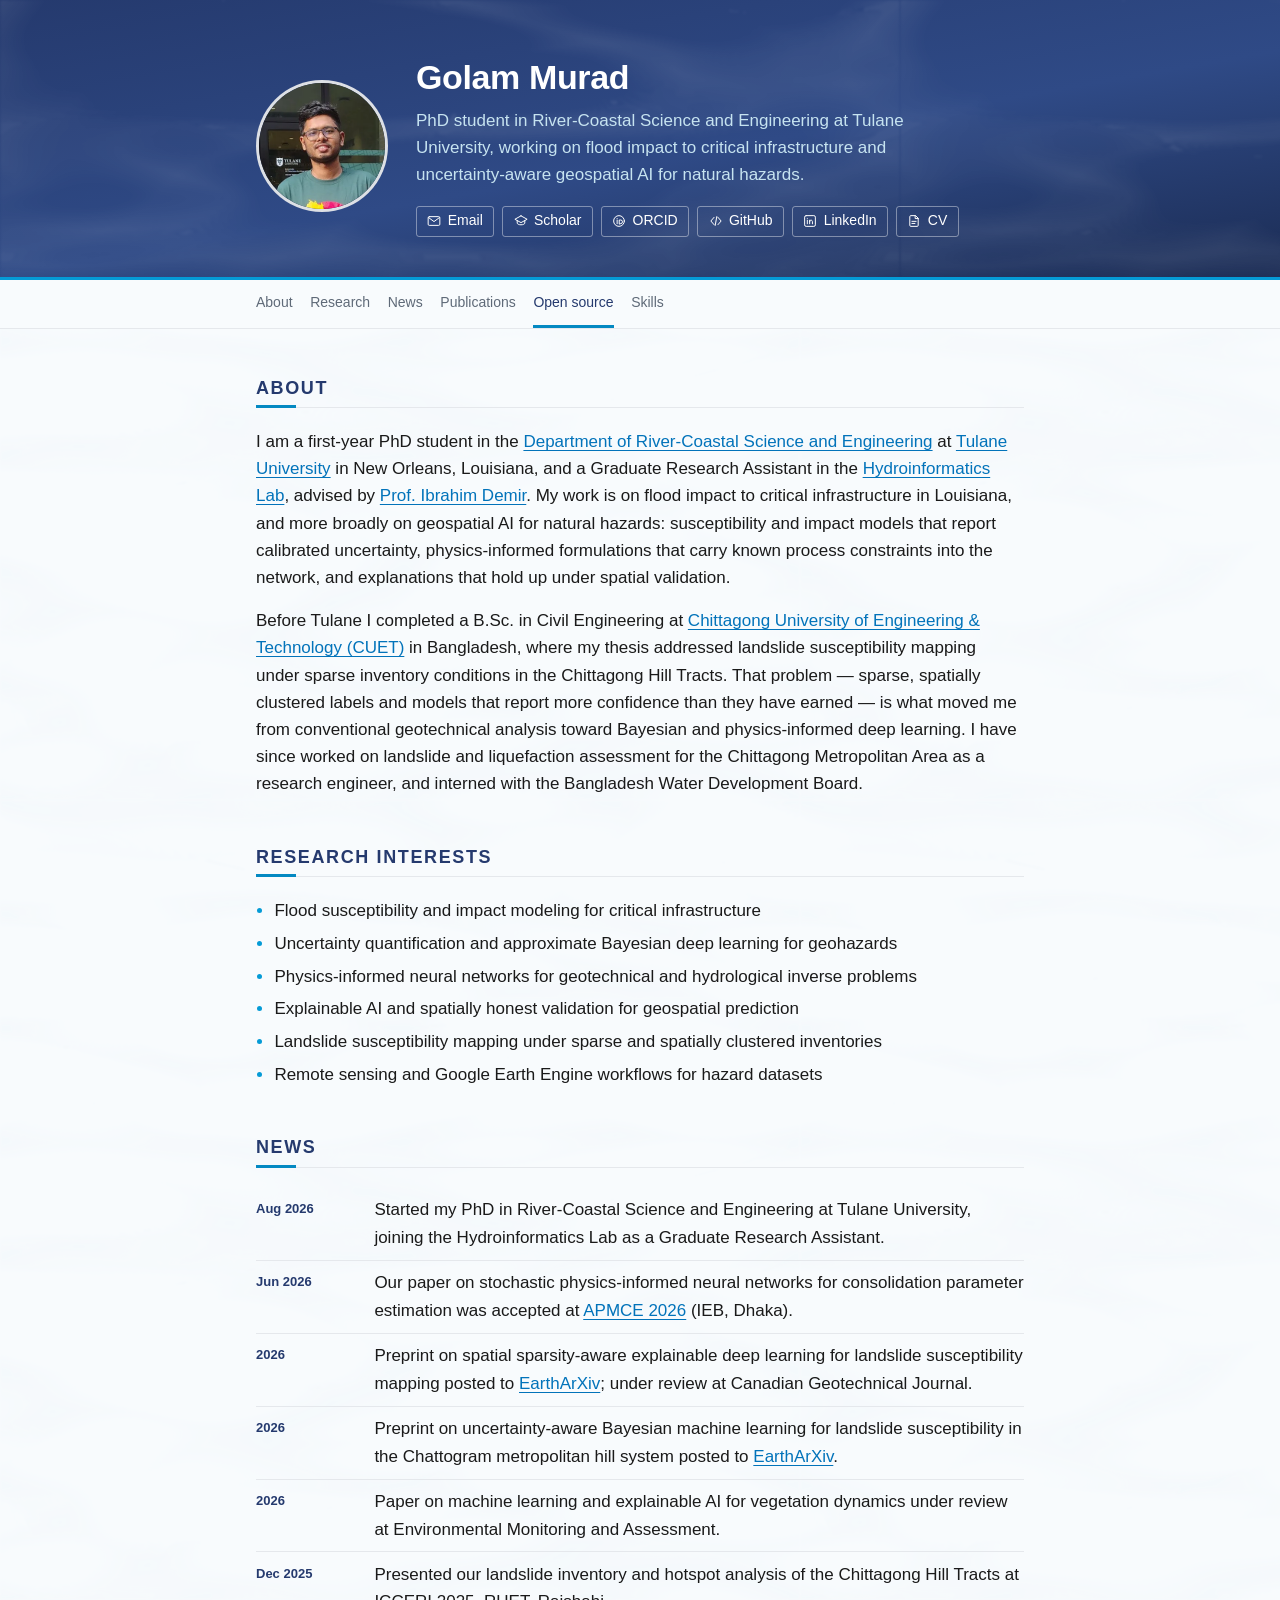
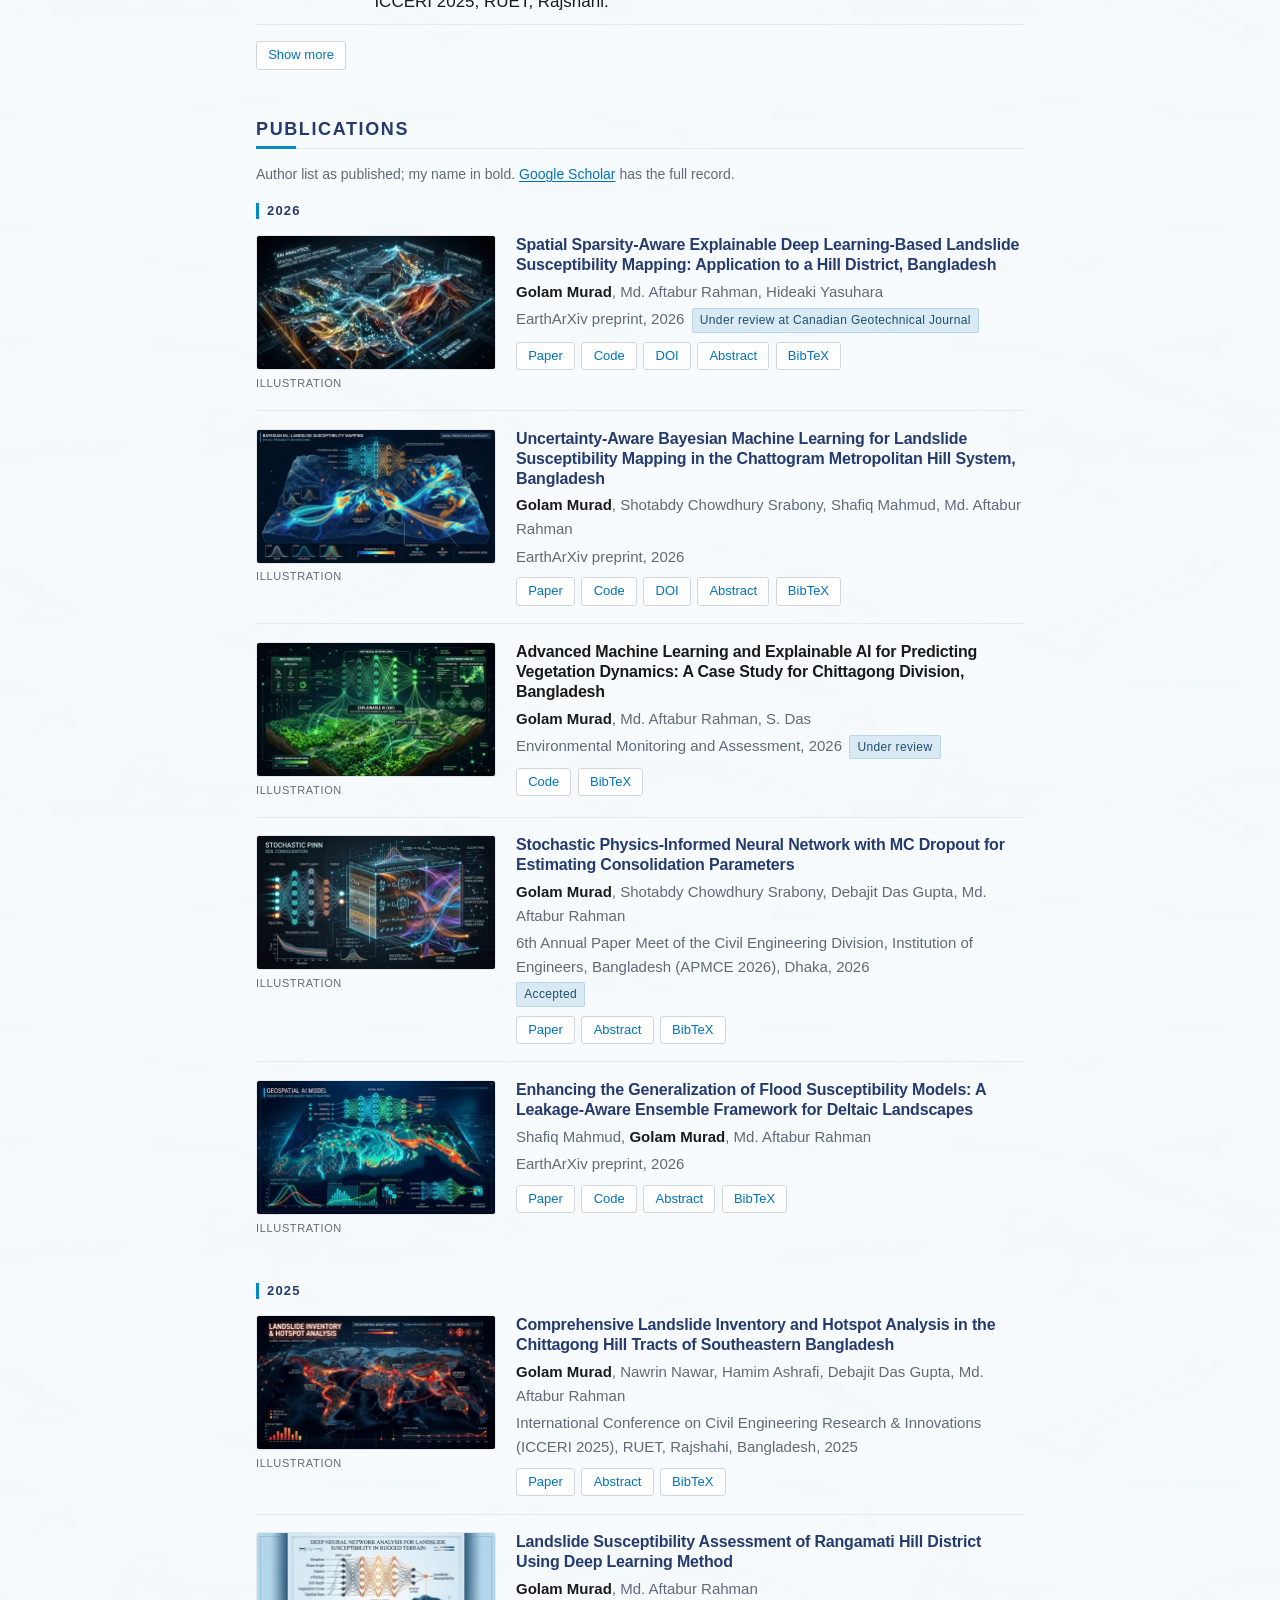
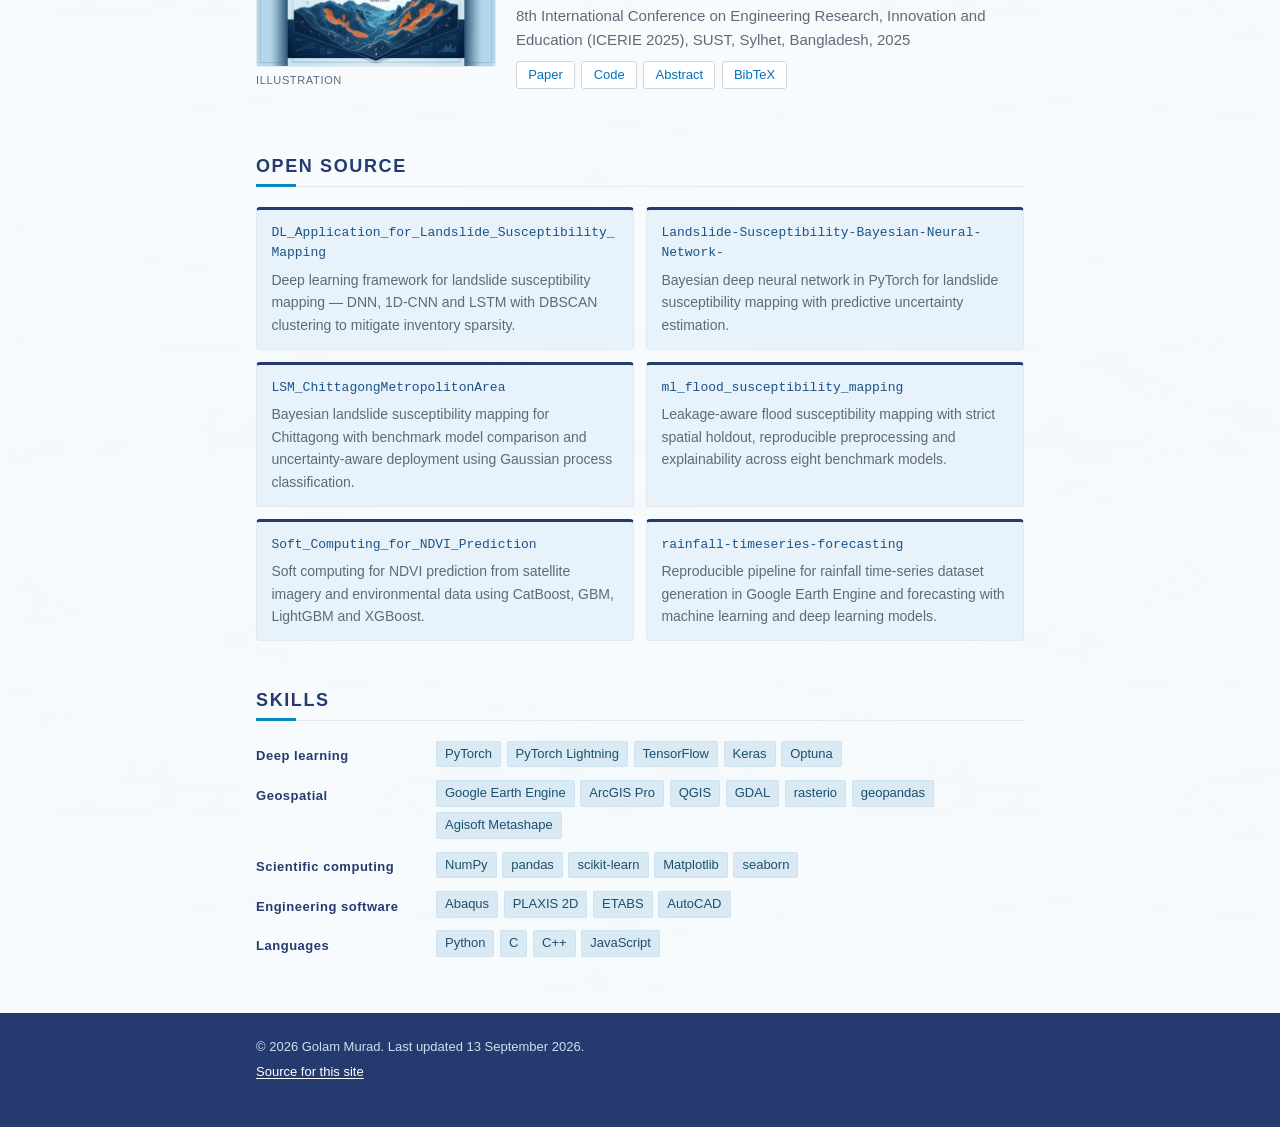
==== commit 404e98cc: "Add favicon and social meta, sync noscript news, fix nav end state - SVG wave favicon and theme-colo" ====
--- a/index.html
+++ b/index.html
@@ -12,6 +12,12 @@
 <meta property="og:description" content="PhD student in River-Coastal Science and Engineering at Tulane University. Geospatial AI for natural hazards and uncertainty-aware deep learning.">
 <meta property="og:url" content="https://murad-geoAi.github.io/">
 <meta property="og:image" content="https://murad-geoAi.github.io/assets/img/profile.jpg">
+<meta property="og:image:width" content="600">
+<meta property="og:image:height" content="600">
+<meta property="og:image:alt" content="Golam Murad outside the Tulane Downtown building in New Orleans.">
+<meta name="twitter:card" content="summary">
+<meta name="theme-color" content="#253a6e">
+<link rel="icon" href="assets/img/favicon.svg" type="image/svg+xml">
 <link rel="stylesheet" href="assets/css/style.css">
 <!-- Marks JS as running so scroll-reveal may hide content; without it everything stays visible. -->
 <script>document.documentElement.classList.add('js');</script>
@@ -139,10 +145,10 @@
       <li><span class="news-date">2026</span><span class="news-body">Preprint on spatial sparsity-aware explainable deep learning for landslide susceptibility mapping posted to EarthArXiv; under review at Canadian Geotechnical Journal.</span></li>
       <li><span class="news-date">2026</span><span class="news-body">Preprint on uncertainty-aware Bayesian machine learning for landslide susceptibility in the Chattogram metropolitan hill system posted to EarthArXiv.</span></li>
       <li><span class="news-date">2026</span><span class="news-body">Paper on machine learning and explainable AI for vegetation dynamics under review at Environmental Monitoring and Assessment.</span></li>
-      <li><span class="news-date">Dec 2025</span><span class="news-body">Presented our landslide inventory and hotspot analysis of the Chittagong Hill Tracts at ICCERI 2025, RUET.</span></li>
+      <li><span class="news-date">Dec 2025</span><span class="news-body">Presented our landslide inventory and hotspot analysis of the Chittagong Hill Tracts at ICCERI 2025, RUET, Rajshahi.</span></li>
       <li><span class="news-date">Dec 2025</span><span class="news-body">Joined Soil Profile as a Research Engineer, working on landslide and liquefaction assessment for the Chittagong Metropolitan Area.</span></li>
-      <li><span class="news-date">Jul 2025</span><span class="news-body">Completed B.Sc. in Civil Engineering at CUET.</span></li>
-      <li><span class="news-date">2025</span><span class="news-body">Presented deep learning-based landslide susceptibility assessment of Rangamati Hill District at ICERIE 2025, SUST.</span></li>
+      <li><span class="news-date">Jul 2025</span><span class="news-body">Completed my B.Sc. in Civil Engineering at Chittagong University of Engineering &amp; Technology.</span></li>
+      <li><span class="news-date">2025</span><span class="news-body">Presented deep learning-based landslide susceptibility assessment of Rangamati Hill District at ICERIE 2025, SUST, Sylhet.</span></li>
       <li><span class="news-date">Dec 2024</span><span class="news-body">Industrial internship at the Bangladesh Water Development Board.</span></li>
     </ol>
   </noscript>
--- a/assets/css/style.css
+++ b/assets/css/style.css
@@ -47,6 +47,15 @@
 
   --focus:     #0273ba;   /* focus ring on white */
 
+  /* Water texture: static SVG turbulence, rendered once per tile, no request.
+     Body: pale blue ripples, alpha capped at .15 by the feFuncA table, over
+     --page. Darkest possible pixel is #eff6fa, where --blue is 4.62:1 and
+     --fg-muted 5.04:1. Header: white ripples capped at .08 over the navy
+     gradient; --on-navy-2 stays at or above 5.19:1. */
+  --page:      #f8fbfd;
+  --water-body: url("data:image/svg+xml,%3Csvg xmlns='http://www.w3.org/2000/svg' width='800' height='800'%3E%3Cfilter id='w' x='0' y='0' width='100%25' height='100%25'%3E%3CfeTurbulence type='turbulence' baseFrequency='0.003 0.009' numOctaves='2' seed='2' stitchTiles='stitch'/%3E%3CfeColorMatrix values='0 0 0 0 0.737 0 0 0 0 0.847 0 0 0 0 0.925 -4 0 0 0 1'/%3E%3CfeGaussianBlur stdDeviation='1.2'/%3E%3CfeComponentTransfer%3E%3CfeFuncA type='table' tableValues='0 0.15'/%3E%3C/feComponentTransfer%3E%3C/filter%3E%3Crect width='100%25' height='100%25' filter='url(%23w)'/%3E%3C/svg%3E");
+  --water-header: url("data:image/svg+xml,%3Csvg xmlns='http://www.w3.org/2000/svg' width='900' height='900'%3E%3Cfilter id='w' x='0' y='0' width='100%25' height='100%25'%3E%3CfeTurbulence type='turbulence' baseFrequency='0.0025 0.008' numOctaves='2' seed='5' stitchTiles='stitch'/%3E%3CfeColorMatrix values='0 0 0 0 1 0 0 0 0 1 0 0 0 0 1 -4 0 0 0 1'/%3E%3CfeGaussianBlur stdDeviation='1.5'/%3E%3CfeComponentTransfer%3E%3CfeFuncA type='table' tableValues='0 0.08'/%3E%3C/feComponentTransfer%3E%3C/filter%3E%3Crect width='100%25' height='100%25' filter='url(%23w)'/%3E%3C/svg%3E");
+
   --measure: 46rem;       /* readable column */
   --gutter:  1.25rem;
 
@@ -88,7 +97,9 @@
 
 body {
   margin: 0;
-  background: var(--bg);
+  background-color: var(--page);
+  background-image: var(--water-body);   /* scrolls with the page; `fixed` janks on iOS */
+  background-size: 800px 800px;
   color: var(--fg);
   font: 400 1rem/1.6 var(--sans);
   font-size: clamp(1rem, 0.97rem + 0.15vw, 1.0625rem);
@@ -174,7 +185,8 @@
 
 .site-header {
   background: var(--navy);
-  background: linear-gradient(170deg, var(--navy) 0%, var(--navy-mid) 55%, var(--navy-deep) 100%);
+  background: var(--water-header) 0 0 / 900px 900px,
+              linear-gradient(170deg, var(--navy) 0%, var(--navy-mid) 55%, var(--navy-deep) 100%);
   color: var(--on-navy);
   padding-block: 2.5rem 2rem;
   border-bottom: 3px solid var(--cyan);
@@ -248,7 +260,7 @@
   position: sticky;
   top: 0;
   z-index: 10;
-  background: rgba(255, 255, 255, .95);
+  background: rgba(248, 251, 253, .95);   /* --page */
   backdrop-filter: saturate(1.4) blur(6px);
   border-bottom: 1px solid var(--rule);
 }
@@ -601,7 +613,7 @@
 @media print {
   .site-nav, .toggle-more, .pub-actions, .skip-link { display: none; }
   .panel[hidden] { display: block; }
-  body { font-size: 11pt; color: #000; }
+  body { font-size: 11pt; color: #000; background: none; }
   .site-header, .site-footer { background: none; color: #000; border: 0; }
   .site-header h1, .tagline, .site-footer, .site-footer a { color: #000; }
   .links a { border: 0; color: #000; }
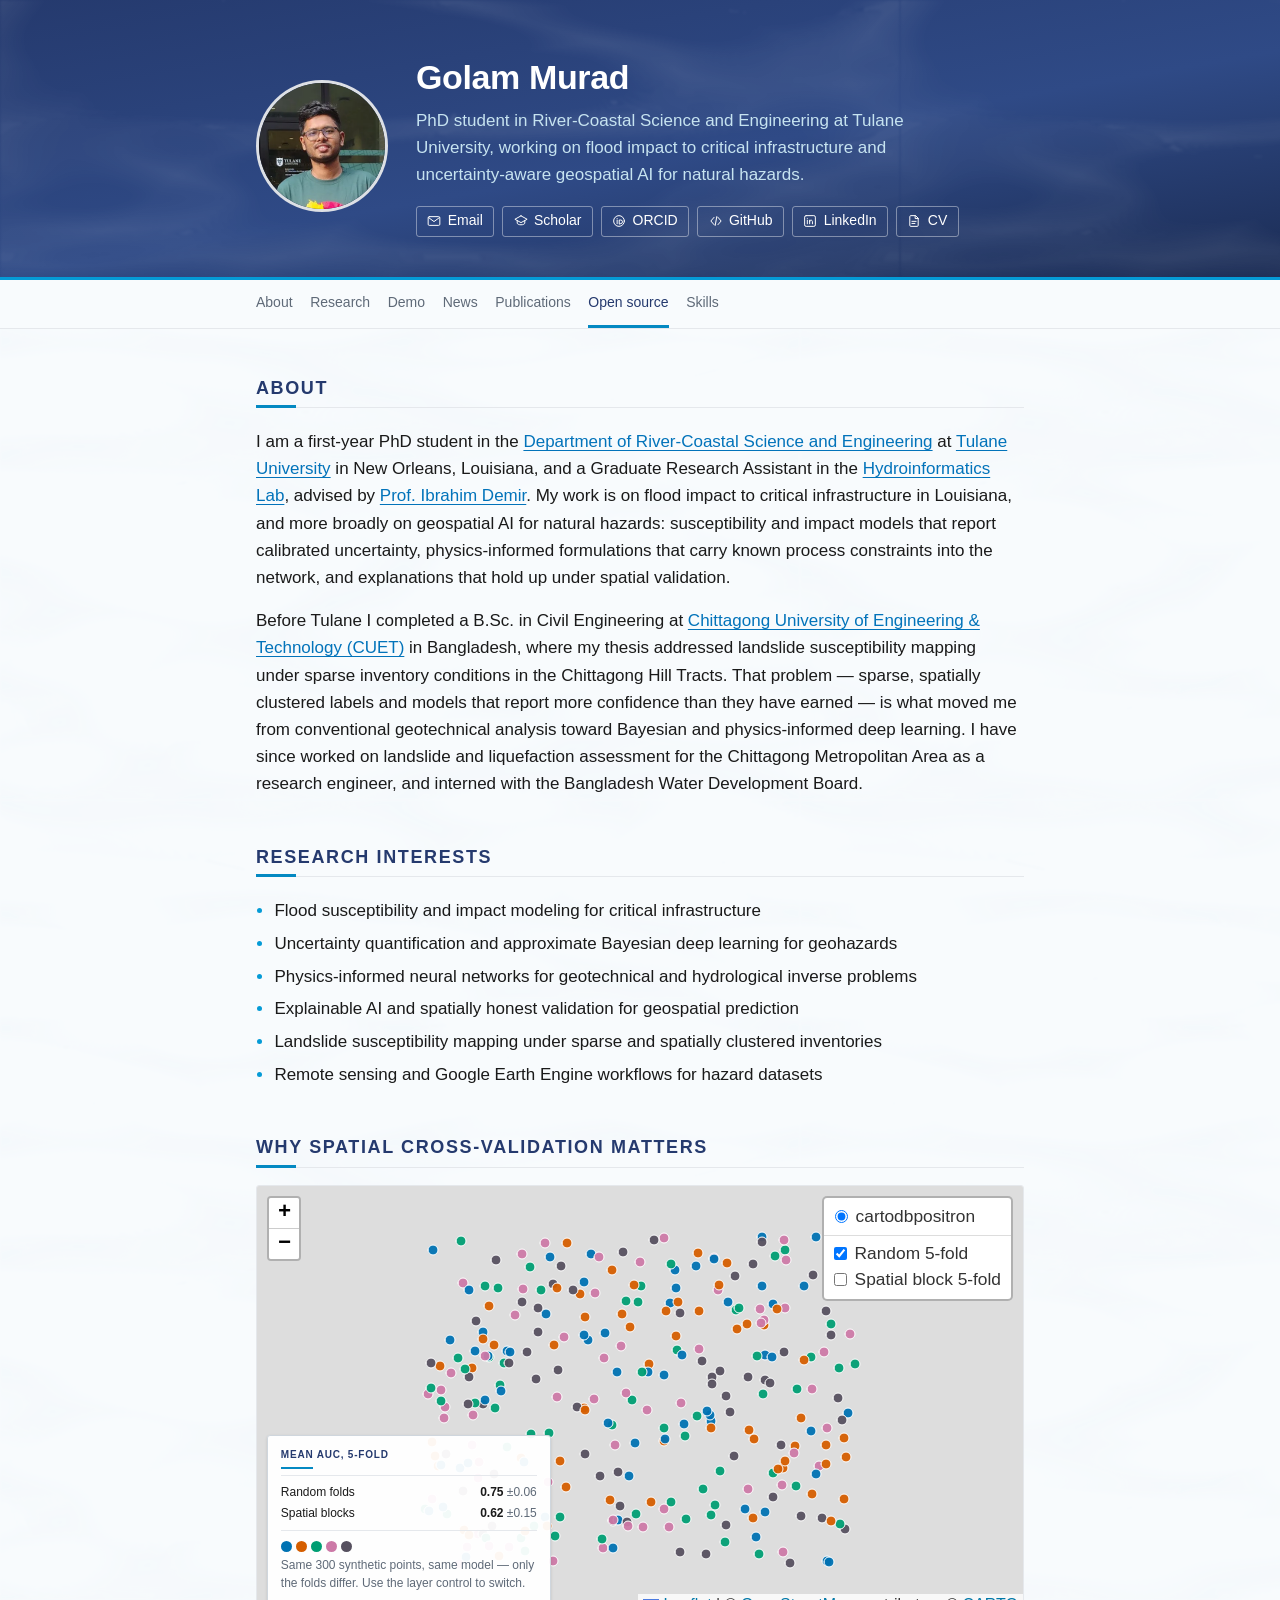
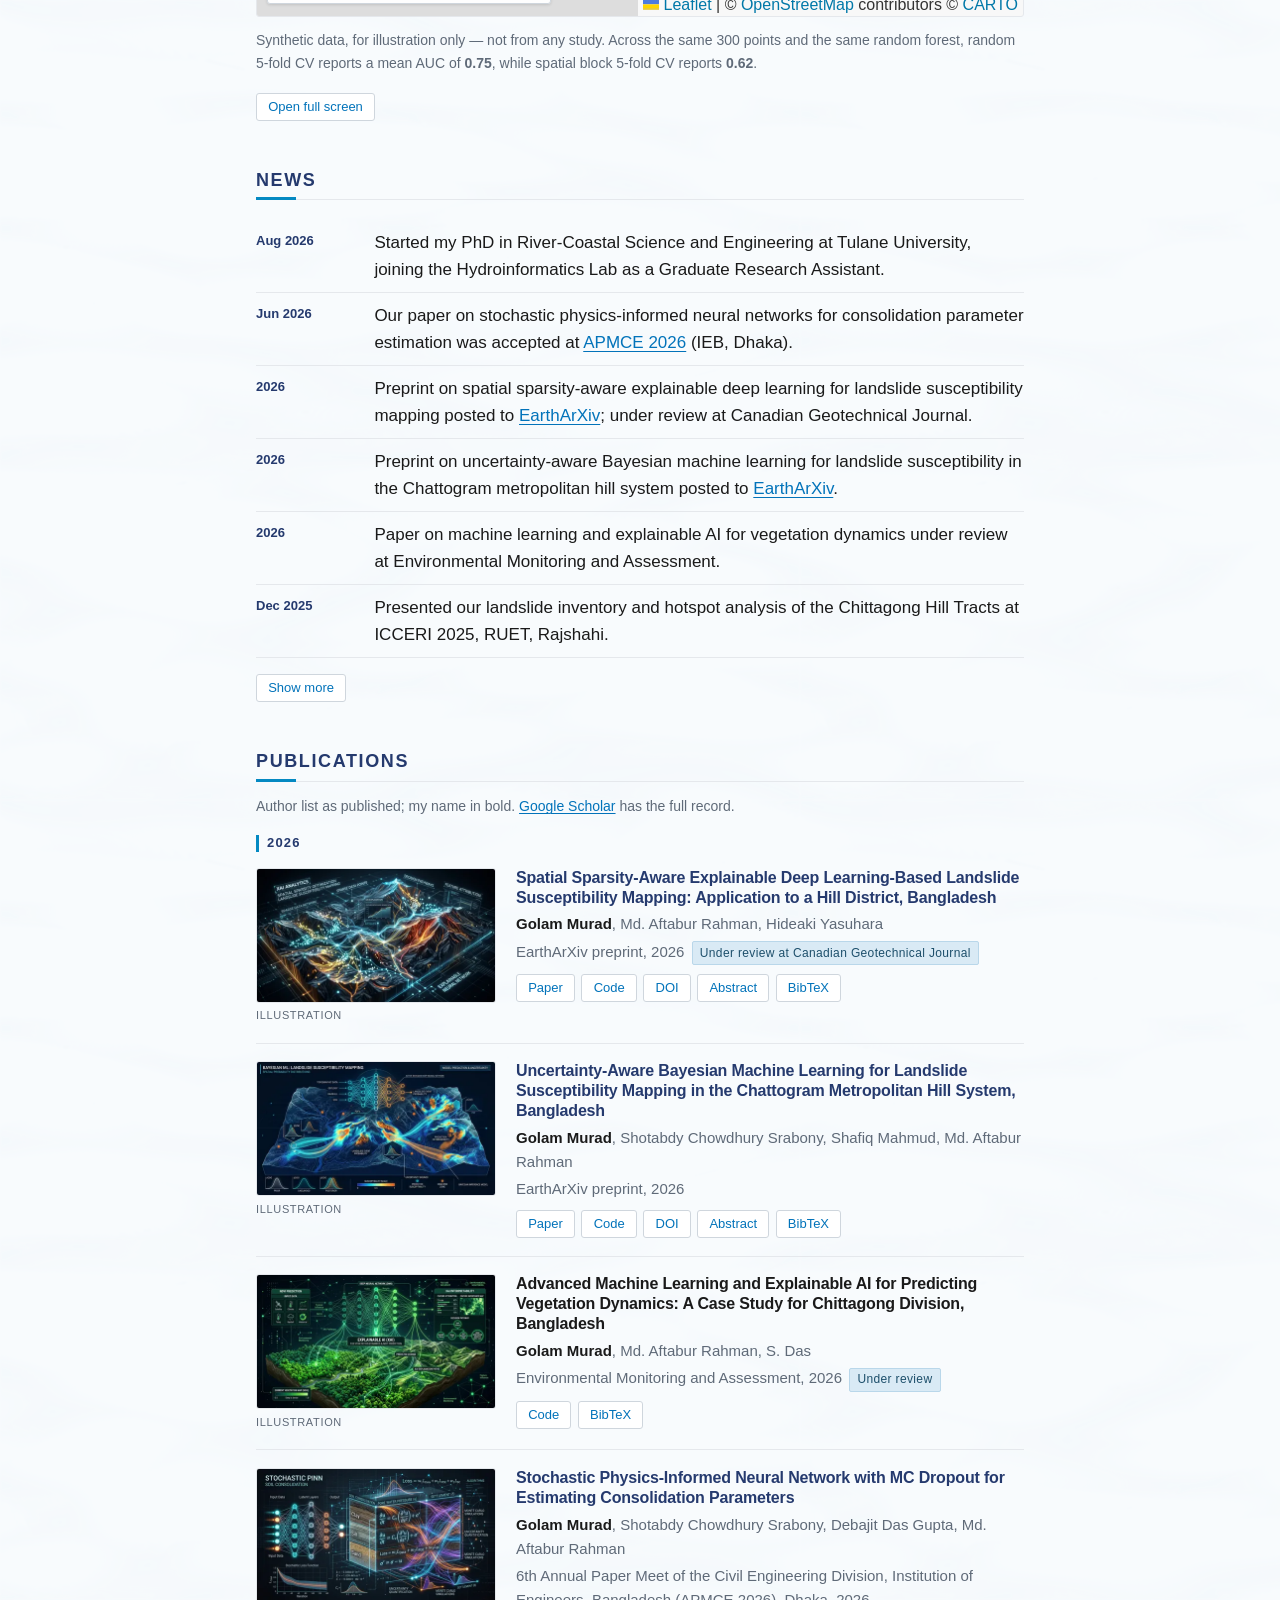
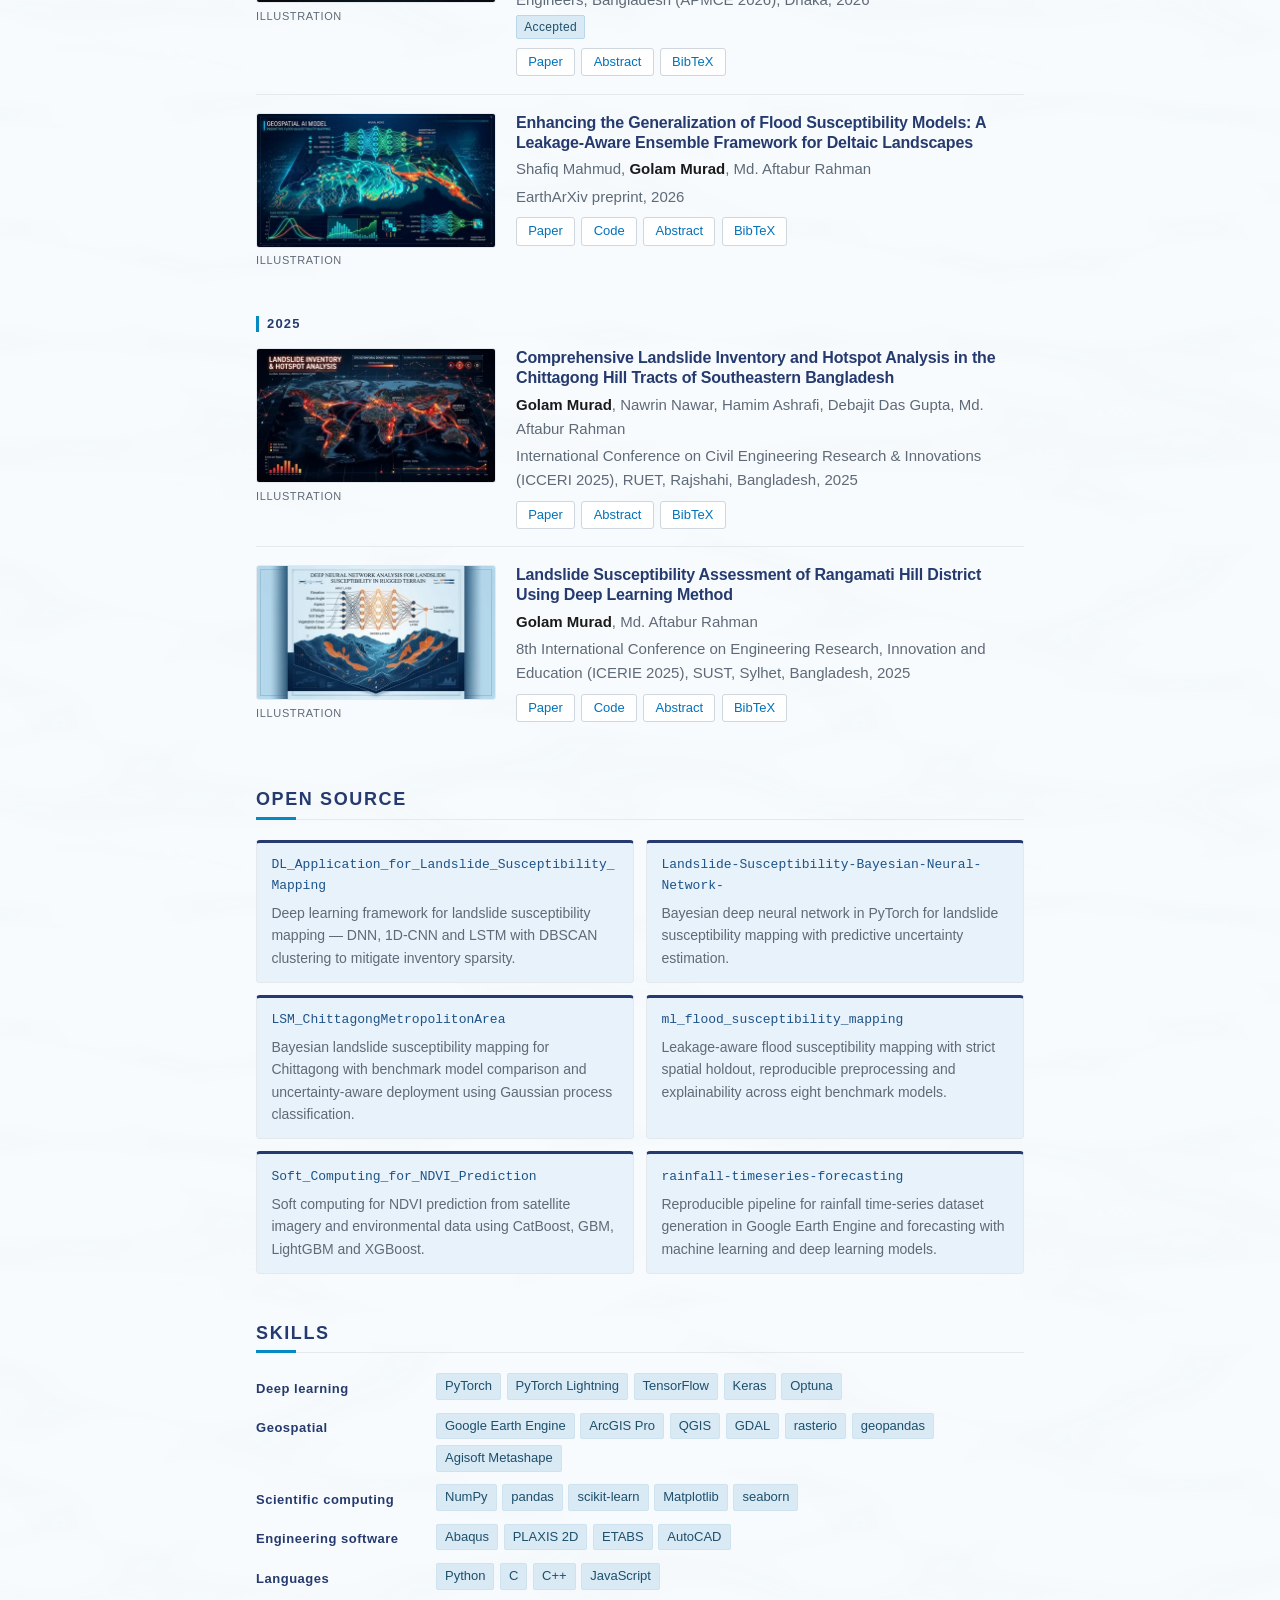
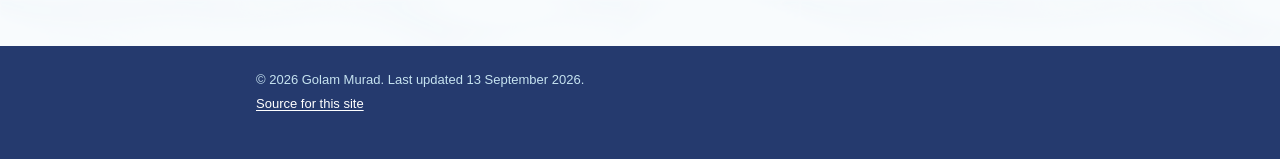
==== commit 81e57162: "Add spatial cross-validation demo section Embeds the generated Leaflet map comparing random vs. spat" ====
--- a/index.html
+++ b/index.html
@@ -89,6 +89,7 @@
     <ul>
       <li><a href="#about">About</a></li>
       <li><a href="#interests">Research</a></li>
+      <li><a href="#demo">Demo</a></li>
       <li><a href="#news">News</a></li>
       <li><a href="#publications">Publications</a></li>
       <li><a href="#code">Open source</a></li>
@@ -131,6 +132,29 @@
     <li>Landslide susceptibility mapping under sparse and spatially clustered inventories</li>
     <li>Remote sensing and Google Earth Engine workflows for hazard datasets</li>
   </ul>
+</section>
+
+<!-- ============================= DEMO =============================
+     Map is generated by scripts/make_demo_map.py into demos/. No [data-reveal]
+     here: the section is too tall to reliably clear the reveal threshold.
+     The AUC figures are repeated in the page text below on purpose — with JS
+     off the iframe renders nothing, and the finding has to survive that. -->
+<section id="demo">
+  <h2>Why spatial cross-validation matters</h2>
+  <p class="note"><!-- TODO: caption text --></p>
+
+  <div class="demo-frame">
+    <iframe src="demos/spatial-cv-demo.html" loading="lazy"
+            title="Interactive map comparing random and spatial-block cross-validation folds on 300 synthetic points">
+      This browser cannot display the embedded map. The link below opens it directly.
+    </iframe>
+  </div>
+
+  <p class="note demo-note">Synthetic data, for illustration only — not from any study.
+    Across the same 300 points and the same random forest, random 5-fold CV reports a mean
+    AUC of <strong>0.75</strong>, while spatial block 5-fold CV reports <strong>0.62</strong>.</p>
+
+  <p class="demo-actions"><a class="btn" href="demos/spatial-cv-demo.html">Open full screen</a></p>
 </section>
 
 <!-- ============================= NEWS ============================= -->
--- a/assets/css/style.css
+++ b/assets/css/style.css
@@ -414,6 +414,25 @@
   background: var(--bg-tint);
   color: var(--on-tint);
 }
+
+/* -------------------------------- demo -------------------------------- */
+
+/* Taller than wide on phones, and bled out to the screen edges so the map has
+   room to breathe. The negative margin is safe because every bit of page
+   padding lives on .wrap's padding-inline — body itself has none. */
+.demo-frame {
+  width: calc(100% + var(--gutter) * 2);
+  margin-inline: calc(var(--gutter) * -1);
+  aspect-ratio: 4 / 5;
+  border-block: 1px solid var(--rule);
+  background: var(--bg-soft);
+  overflow: hidden;
+}
+
+.demo-frame iframe { display: block; width: 100%; height: 100%; border: 0; }
+
+.demo-note { margin-top: .75rem; }
+.demo-actions { margin-top: 1rem; }
 
 /* ------------------------------- buttons ------------------------------- */
 
@@ -590,6 +609,15 @@
   /* news: date column on the left, one line on the right */
   .news-list li { grid-template-columns: 6.5rem 1fr; }
 
+  /* demo: 16:9 and back inside the column */
+  .demo-frame {
+    width: 100%;
+    margin-inline: 0;
+    aspect-ratio: 16 / 9;
+    border: 1px solid var(--rule);
+    border-radius: 3px;
+  }
+
   /* publications: teaser on the left */
   .pub { grid-template-columns: 13rem 1fr; gap: 1.25rem; align-items: start; }
   .pub-teaser { max-width: 100%; }
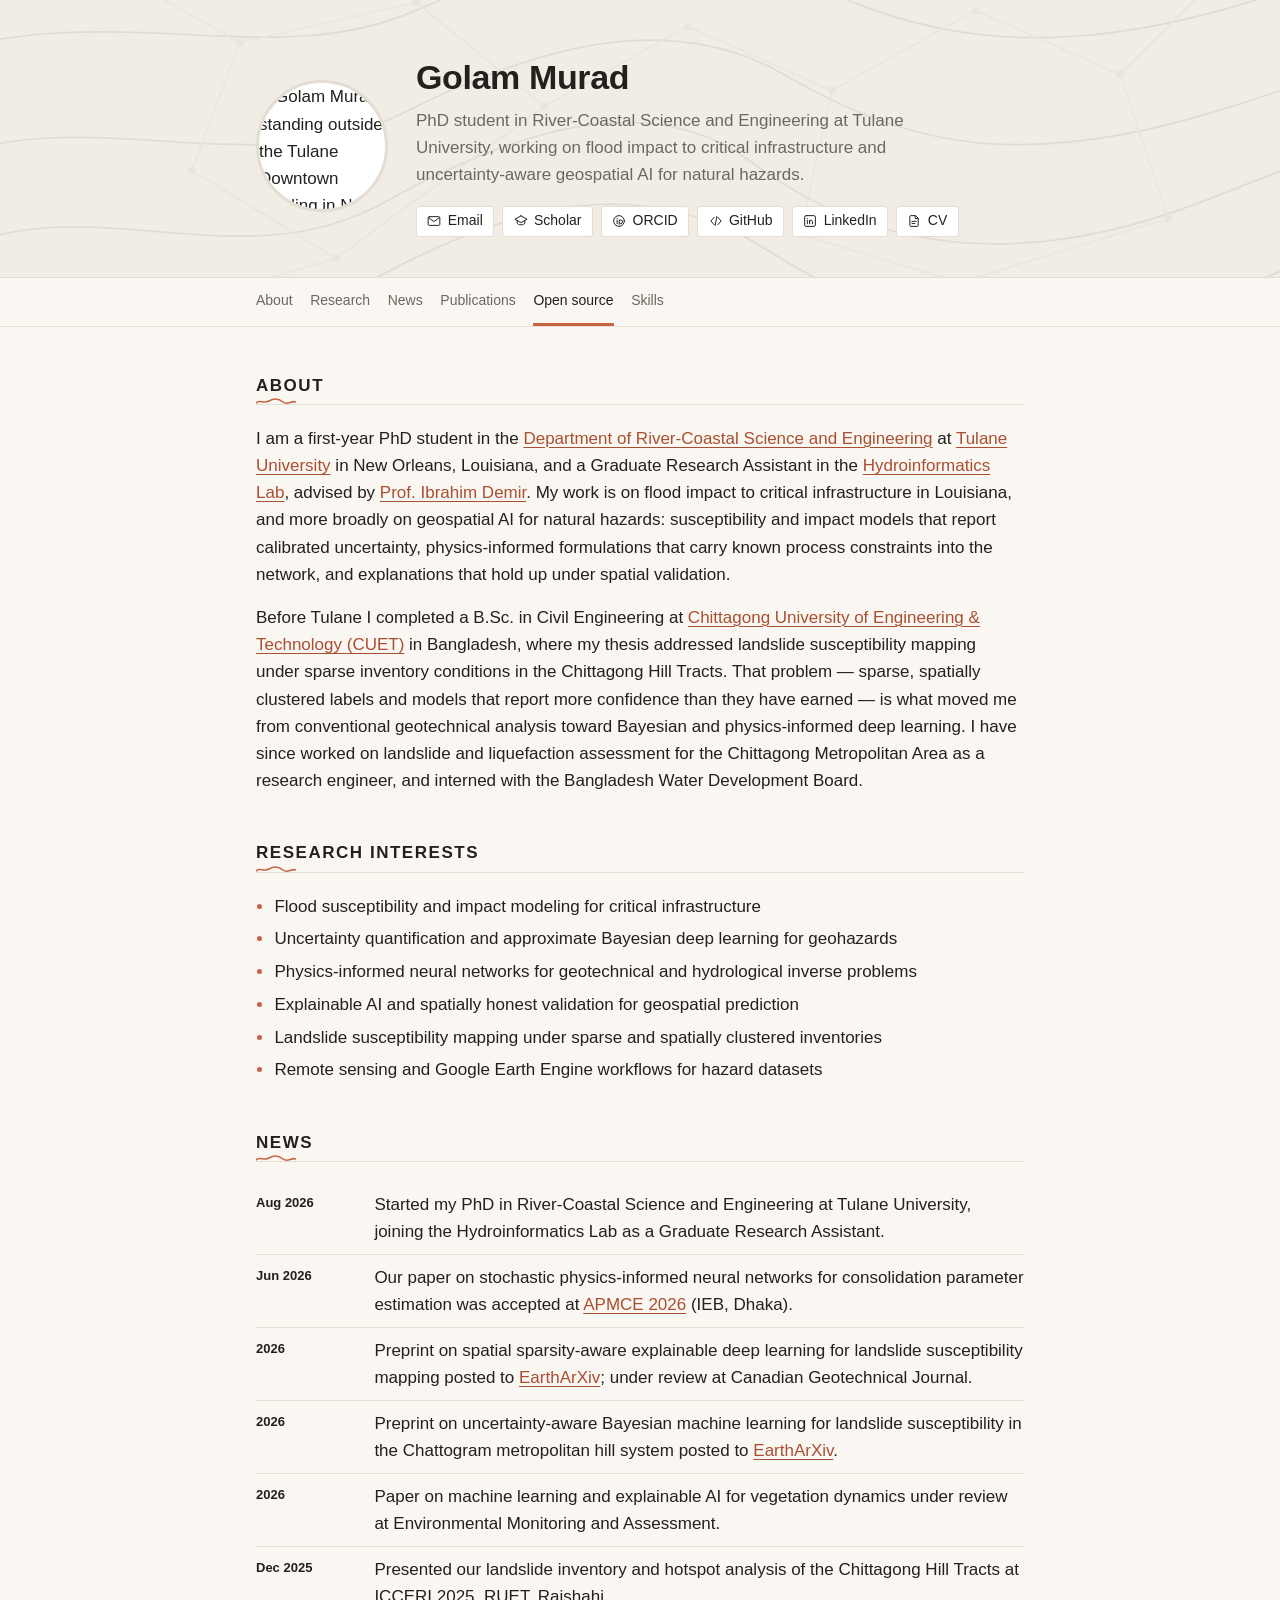
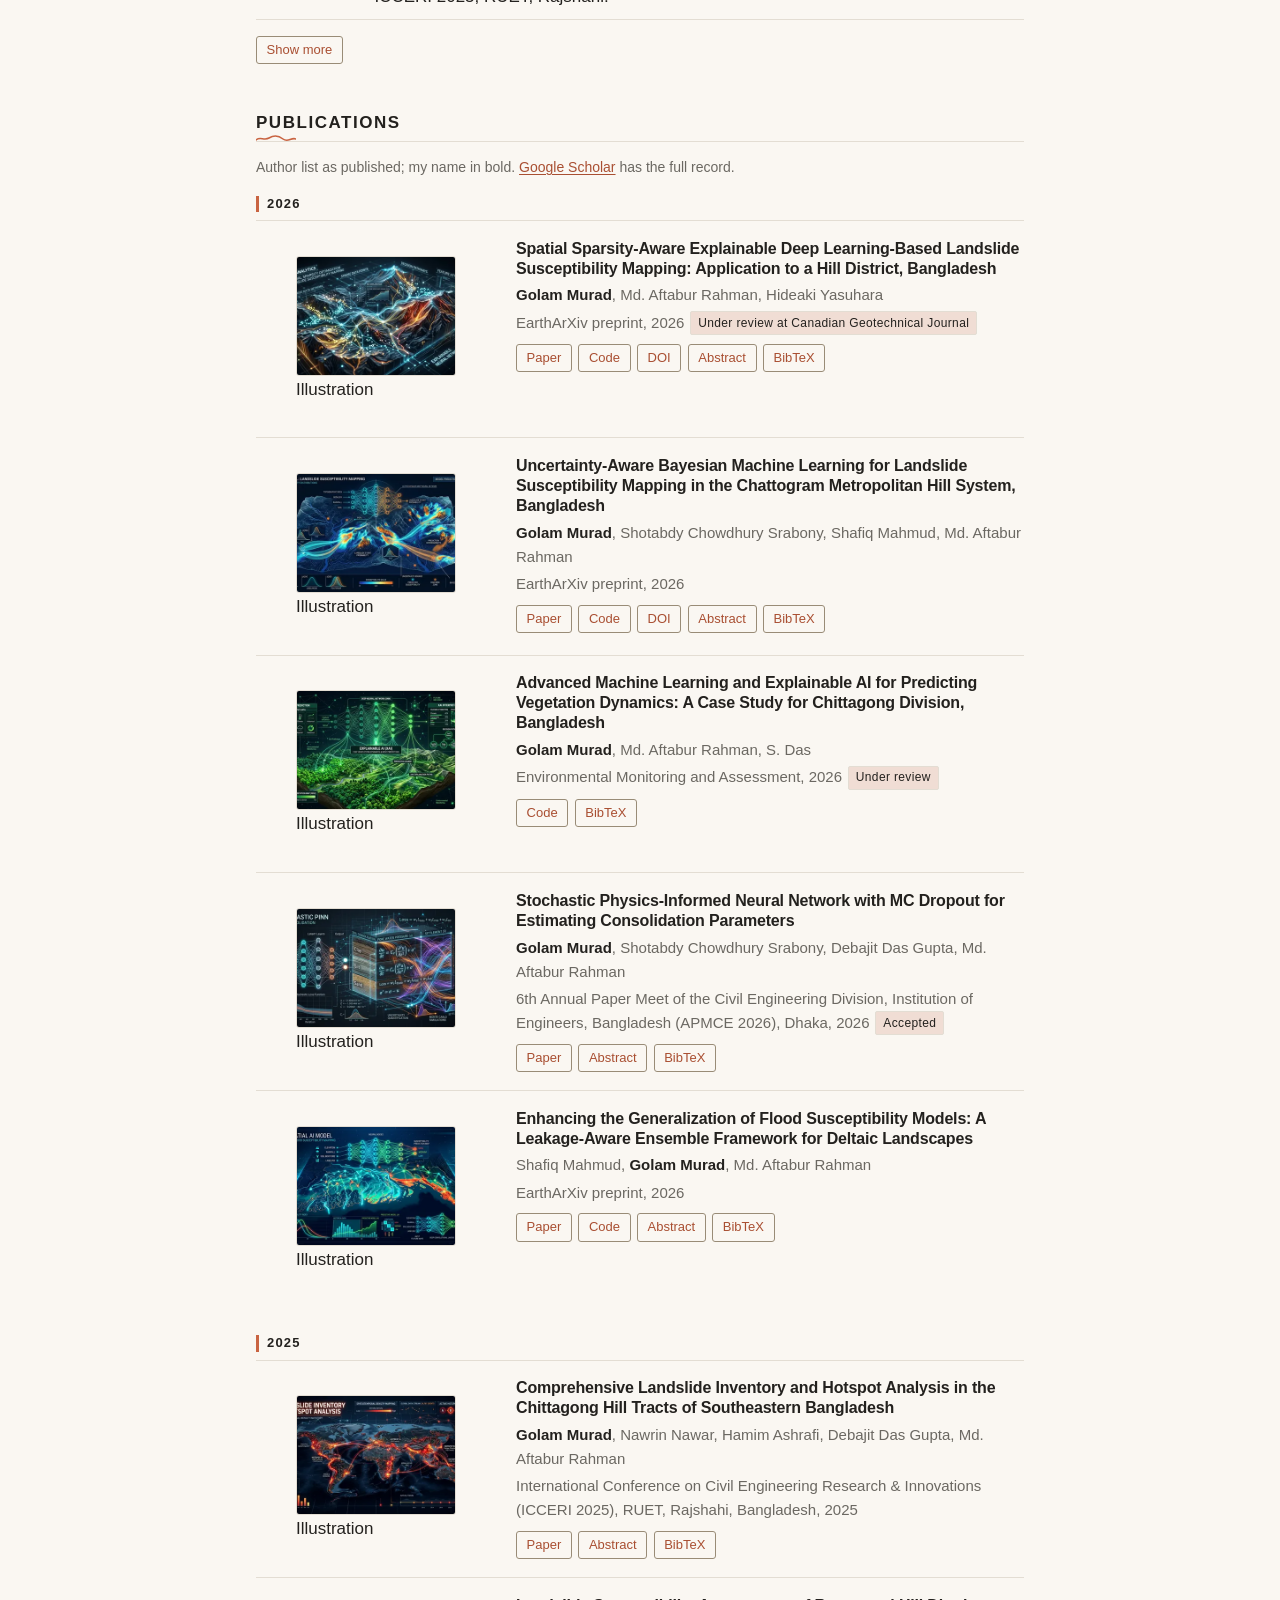
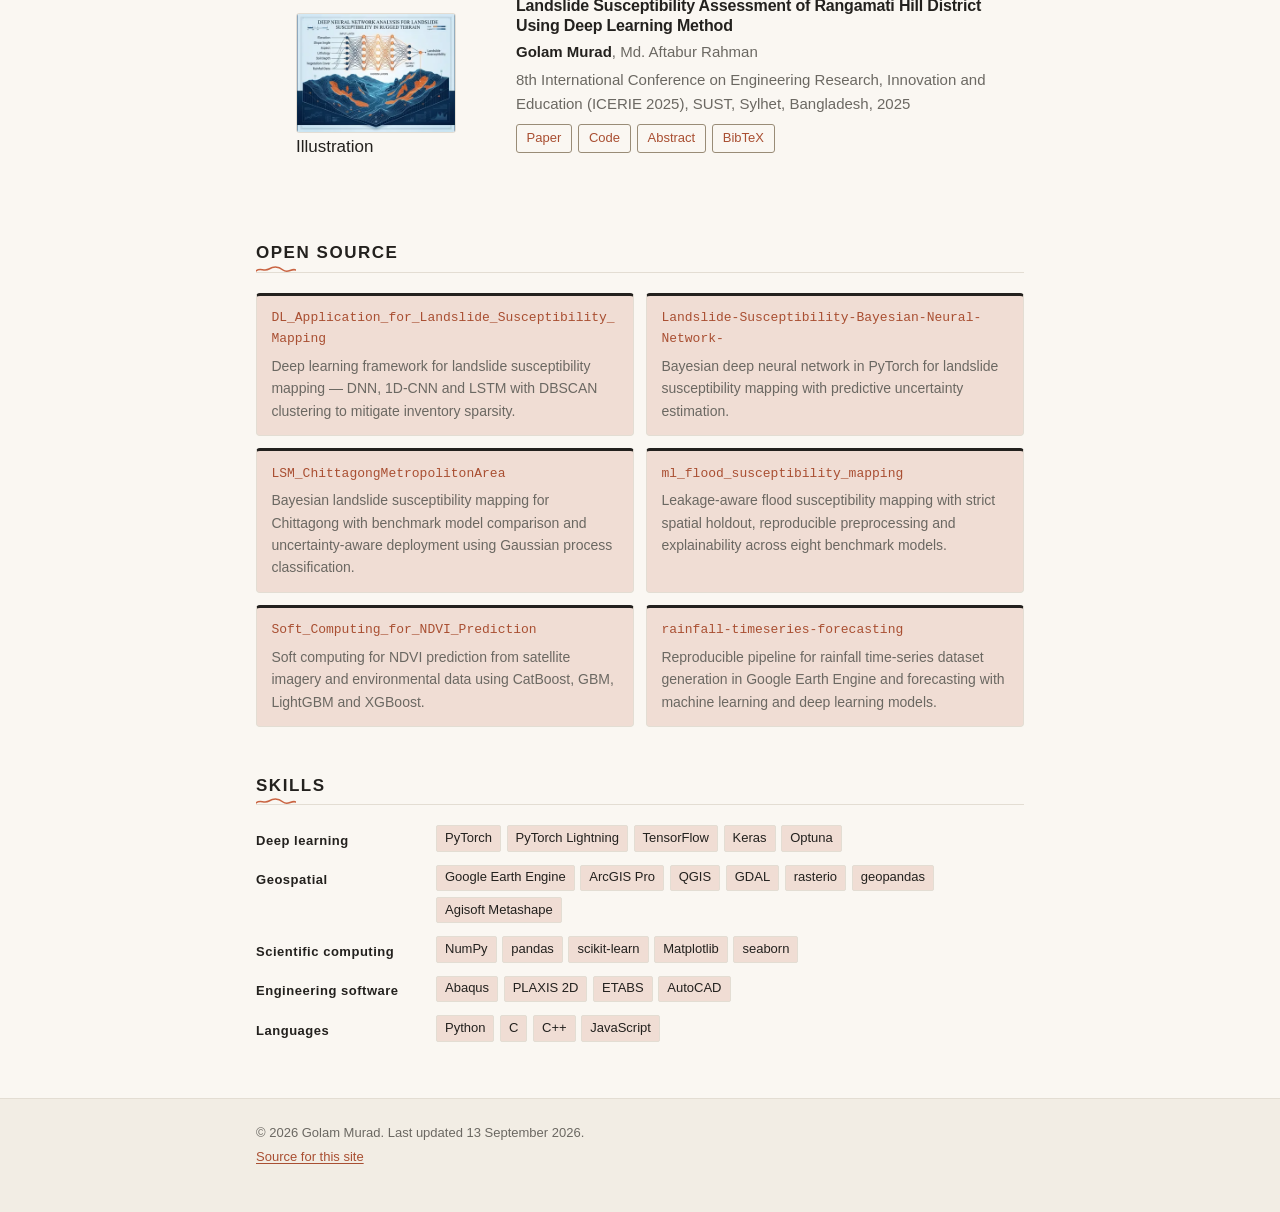
==== commit ab9a04fa: "feat: ML/geospatial hero motif + section dividers (section 3a, 3b) Inline SVG contour + node/edge gr" ====
--- a/index.html
+++ b/index.html
@@ -12,15 +12,7 @@
 <meta property="og:description" content="PhD student in River-Coastal Science and Engineering at Tulane University. Geospatial AI for natural hazards and uncertainty-aware deep learning.">
 <meta property="og:url" content="https://murad-geoAi.github.io/">
 <meta property="og:image" content="https://murad-geoAi.github.io/assets/img/profile.jpg">
-<meta property="og:image:width" content="600">
-<meta property="og:image:height" content="600">
-<meta property="og:image:alt" content="Golam Murad outside the Tulane Downtown building in New Orleans.">
-<meta name="twitter:card" content="summary">
-<meta name="theme-color" content="#253a6e">
-<link rel="icon" href="assets/img/favicon.svg" type="image/svg+xml">
 <link rel="stylesheet" href="assets/css/style.css">
-<!-- Marks JS as running so scroll-reveal may hide content; without it everything stays visible. -->
-<script>document.documentElement.classList.add('js');</script>
 </head>
 <body>
 
@@ -55,10 +47,54 @@
 
 <!-- ============================= HEADER ============================= -->
 <header class="site-header" id="top">
+  <svg class="hero-motif" viewBox="0 0 800 360" preserveAspectRatio="xMidYMid slice" aria-hidden="true" focusable="false">
+    <g class="hero-motif-contours" fill="none" stroke="var(--ink)" stroke-width="1.1">
+      <path d="M-20 300 C 80 260, 140 320, 230 270 S 400 200, 480 250 S 640 330, 760 280 S 880 220, 940 260"/>
+      <path d="M-30 250 C 60 210, 150 270, 240 220 S 410 150, 470 195 S 620 270, 750 220 S 870 165, 950 205"/>
+      <path d="M-40 195 C 50 155, 160 210, 250 165 S 420 100, 490 140 S 630 205, 770 160 S 890 110, 960 145"/>
+      <path d="M-50 130 C 70 90, 170 140, 260 100 S 430 45, 500 80 S 650 135, 780 95 S 900 55, 970 85"/>
+    </g>
+    <g class="hero-motif-graph" stroke="var(--border-firm)" stroke-width="1">
+      <line x1="60" y1="70" x2="150" y2="120"/>
+      <line x1="150" y1="120" x2="120" y2="200"/>
+      <line x1="150" y1="120" x2="260" y2="95"/>
+      <line x1="260" y1="95" x2="340" y2="160"/>
+      <line x1="120" y1="200" x2="210" y2="255"/>
+      <line x1="210" y1="255" x2="340" y2="160"/>
+      <line x1="340" y1="160" x2="430" y2="110"/>
+      <line x1="430" y1="110" x2="520" y2="150"/>
+      <line x1="520" y1="150" x2="500" y2="240"/>
+      <line x1="500" y1="240" x2="600" y2="270"/>
+      <line x1="520" y1="150" x2="610" y2="100"/>
+      <line x1="610" y1="100" x2="700" y2="140"/>
+      <line x1="700" y1="140" x2="760" y2="80"/>
+      <line x1="700" y1="140" x2="730" y2="230"/>
+      <line x1="600" y1="270" x2="730" y2="230"/>
+      <line x1="210" y1="255" x2="90" y2="290"/>
+    </g>
+    <g class="hero-motif-nodes" fill="var(--border-firm)">
+      <circle cx="60" cy="70" r="2.5"/>
+      <circle cx="150" cy="120" r="2.5"/>
+      <circle cx="120" cy="200" r="2.5"/>
+      <circle cx="260" cy="95" r="2.5"/>
+      <circle cx="340" cy="160" r="2.5"/>
+      <circle cx="210" cy="255" r="2.5"/>
+      <circle cx="430" cy="110" r="2.5"/>
+      <circle cx="520" cy="150" r="2.5"/>
+      <circle cx="500" cy="240" r="2.5"/>
+      <circle cx="600" cy="270" r="2.5"/>
+      <circle cx="610" cy="100" r="2.5"/>
+      <circle cx="700" cy="140" r="2.5"/>
+      <circle cx="760" cy="80" r="2.5"/>
+      <circle cx="730" cy="230" r="2.5"/>
+      <circle cx="90" cy="290" r="2.5"/>
+      <circle cx="380" cy="60" r="2.5"/>
+    </g>
+  </svg>
   <div class="wrap header-inner">
     <picture>
-      <source srcset="assets/img/avatar.webp" type="image/webp">
-      <img class="avatar" src="assets/img/avatar.jpg" width="330" height="330"
+      <source srcset="assets/img/profile.webp" type="image/webp">
+      <img class="avatar" src="assets/img/profile.jpg" width="600" height="600"
            alt="Golam Murad standing outside the Tulane Downtown building in New Orleans.">
     </picture>
     <div class="header-text">
@@ -89,7 +125,6 @@
     <ul>
       <li><a href="#about">About</a></li>
       <li><a href="#interests">Research</a></li>
-      <li><a href="#demo">Demo</a></li>
       <li><a href="#news">News</a></li>
       <li><a href="#publications">Publications</a></li>
       <li><a href="#code">Open source</a></li>
@@ -134,29 +169,6 @@
   </ul>
 </section>
 
-<!-- ============================= DEMO =============================
-     Map is generated by scripts/make_demo_map.py into demos/. No [data-reveal]
-     here: the section is too tall to reliably clear the reveal threshold.
-     The AUC figures are repeated in the page text below on purpose — with JS
-     off the iframe renders nothing, and the finding has to survive that. -->
-<section id="demo">
-  <h2>Why spatial cross-validation matters</h2>
-  <p class="note"><!-- TODO: caption text --></p>
-
-  <div class="demo-frame">
-    <iframe src="demos/spatial-cv-demo.html" loading="lazy"
-            title="Interactive map comparing random and spatial-block cross-validation folds on 300 synthetic points">
-      This browser cannot display the embedded map. The link below opens it directly.
-    </iframe>
-  </div>
-
-  <p class="note demo-note">Synthetic data, for illustration only — not from any study.
-    Across the same 300 points and the same random forest, random 5-fold CV reports a mean
-    AUC of <strong>0.75</strong>, while spatial block 5-fold CV reports <strong>0.62</strong>.</p>
-
-  <p class="demo-actions"><a class="btn" href="demos/spatial-cv-demo.html">Open full screen</a></p>
-</section>
-
 <!-- ============================= NEWS ============================= -->
 <section id="news" data-reveal>
   <h2>News</h2>
@@ -169,22 +181,22 @@
       <li><span class="news-date">2026</span><span class="news-body">Preprint on spatial sparsity-aware explainable deep learning for landslide susceptibility mapping posted to EarthArXiv; under review at Canadian Geotechnical Journal.</span></li>
       <li><span class="news-date">2026</span><span class="news-body">Preprint on uncertainty-aware Bayesian machine learning for landslide susceptibility in the Chattogram metropolitan hill system posted to EarthArXiv.</span></li>
       <li><span class="news-date">2026</span><span class="news-body">Paper on machine learning and explainable AI for vegetation dynamics under review at Environmental Monitoring and Assessment.</span></li>
-      <li><span class="news-date">Dec 2025</span><span class="news-body">Presented our landslide inventory and hotspot analysis of the Chittagong Hill Tracts at ICCERI 2025, RUET, Rajshahi.</span></li>
+      <li><span class="news-date">Dec 2025</span><span class="news-body">Presented our landslide inventory and hotspot analysis of the Chittagong Hill Tracts at ICCERI 2025, RUET.</span></li>
       <li><span class="news-date">Dec 2025</span><span class="news-body">Joined Soil Profile as a Research Engineer, working on landslide and liquefaction assessment for the Chittagong Metropolitan Area.</span></li>
-      <li><span class="news-date">Jul 2025</span><span class="news-body">Completed my B.Sc. in Civil Engineering at Chittagong University of Engineering &amp; Technology.</span></li>
-      <li><span class="news-date">2025</span><span class="news-body">Presented deep learning-based landslide susceptibility assessment of Rangamati Hill District at ICERIE 2025, SUST, Sylhet.</span></li>
+      <li><span class="news-date">Jul 2025</span><span class="news-body">Completed B.Sc. in Civil Engineering at CUET.</span></li>
+      <li><span class="news-date">2025</span><span class="news-body">Presented deep learning-based landslide susceptibility assessment of Rangamati Hill District at ICERIE 2025, SUST.</span></li>
       <li><span class="news-date">Dec 2024</span><span class="news-body">Industrial internship at the Bangladesh Water Development Board.</span></li>
     </ol>
   </noscript>
 </section>
 
 <!-- ============================= PUBLICATIONS ============================= -->
-<section id="publications">
+<section id="publications" data-reveal>
   <h2>Publications</h2>
   <p class="note">Author list as published; my name in bold. <a href="https://scholar.google.com/citations?user=qZYs0UQAAAAJ&amp;hl=en" rel="noopener">Google Scholar</a> has the full record.</p>
   <div id="publication-list"></div>
   <noscript>
-    <h3 class="pub-year">2026</h3>
+    <h3>2026</h3>
     <ul class="pub-fallback">
       <li><strong>Spatial Sparsity-Aware Explainable Deep Learning-Based Landslide Susceptibility Mapping: Application to a Hill District, Bangladesh.</strong>
         Golam Murad, Md. Aftabur Rahman, Hideaki Yasuhara. EarthArXiv preprint, 2026. Under review at Canadian Geotechnical Journal.
@@ -208,7 +220,7 @@
         [<a href="assets/papers/leakage-aware-flood-susceptibility-2026.pdf">PDF</a>]
         [<a href="https://github.com/murad-geoAi/ml_flood_susceptibility_mapping" rel="noopener">Code</a>]</li>
     </ul>
-    <h3 class="pub-year">2025</h3>
+    <h3>2025</h3>
     <ul class="pub-fallback">
       <li><strong>Comprehensive Landslide Inventory and Hotspot Analysis in the Chittagong Hill Tracts of Southeastern Bangladesh.</strong>
         Golam Murad, Nawrin Nawar, Hamim Ashrafi, Debajit Das Gupta, Md. Aftabur Rahman.
@@ -224,31 +236,31 @@
 </section>
 
 <!-- ============================= OPEN SOURCE ============================= -->
-<section id="code">
+<section id="code" data-reveal>
   <h2>Open source</h2>
   <ul class="repo-grid">
     <li class="repo" data-reveal>
-      <p class="repo-head"><a class="repo-name" href="https://github.com/murad-geoAi/DL_Application_for_Landslide_Susceptibility_Mapping" rel="noopener">DL_<wbr>Application_<wbr>for_<wbr>Landslide_<wbr>Susceptibility_<wbr>Mapping</a><span class="stars" data-repo="DL_Application_for_Landslide_Susceptibility_Mapping"></span></p>
+      <p class="repo-head"><a class="repo-name" href="https://github.com/murad-geoAi/DL_Application_for_Landslide_Susceptibility_Mapping" rel="noopener">DL_Application_for_Landslide_Susceptibility_Mapping</a><span class="stars" data-repo="DL_Application_for_Landslide_Susceptibility_Mapping"></span></p>
       <p class="repo-desc">Deep learning framework for landslide susceptibility mapping — DNN, 1D-CNN and LSTM with DBSCAN clustering to mitigate inventory sparsity.</p>
     </li>
     <li class="repo" data-reveal>
-      <p class="repo-head"><a class="repo-name" href="https://github.com/murad-geoAi/Landslide-Susceptibility-Bayesian-Neural-Network-" rel="noopener">Landslide-<wbr>Susceptibility-<wbr>Bayesian-<wbr>Neural-<wbr>Network-</a><span class="stars" data-repo="Landslide-Susceptibility-Bayesian-Neural-Network-"></span></p>
+      <p class="repo-head"><a class="repo-name" href="https://github.com/murad-geoAi/Landslide-Susceptibility-Bayesian-Neural-Network-" rel="noopener">Landslide-Susceptibility-Bayesian-Neural-Network-</a><span class="stars" data-repo="Landslide-Susceptibility-Bayesian-Neural-Network-"></span></p>
       <p class="repo-desc">Bayesian deep neural network in PyTorch for landslide susceptibility mapping with predictive uncertainty estimation.</p>
     </li>
     <li class="repo" data-reveal>
-      <p class="repo-head"><a class="repo-name" href="https://github.com/murad-geoAi/LSM_ChittagongMetropolitonArea" rel="noopener">LSM_<wbr>ChittagongMetropolitonArea</a><span class="stars" data-repo="LSM_ChittagongMetropolitonArea"></span></p>
+      <p class="repo-head"><a class="repo-name" href="https://github.com/murad-geoAi/LSM_ChittagongMetropolitonArea" rel="noopener">LSM_ChittagongMetropolitonArea</a><span class="stars" data-repo="LSM_ChittagongMetropolitonArea"></span></p>
       <p class="repo-desc">Bayesian landslide susceptibility mapping for Chittagong with benchmark model comparison and uncertainty-aware deployment using Gaussian process classification.</p>
     </li>
     <li class="repo" data-reveal>
-      <p class="repo-head"><a class="repo-name" href="https://github.com/murad-geoAi/ml_flood_susceptibility_mapping" rel="noopener">ml_<wbr>flood_<wbr>susceptibility_<wbr>mapping</a><span class="stars" data-repo="ml_flood_susceptibility_mapping"></span></p>
+      <p class="repo-head"><a class="repo-name" href="https://github.com/murad-geoAi/ml_flood_susceptibility_mapping" rel="noopener">ml_flood_susceptibility_mapping</a><span class="stars" data-repo="ml_flood_susceptibility_mapping"></span></p>
       <p class="repo-desc">Leakage-aware flood susceptibility mapping with strict spatial holdout, reproducible preprocessing and explainability across eight benchmark models.</p>
     </li>
     <li class="repo" data-reveal>
-      <p class="repo-head"><a class="repo-name" href="https://github.com/murad-geoAi/Soft_Computing_for_NDVI_Prediction" rel="noopener">Soft_<wbr>Computing_<wbr>for_<wbr>NDVI_<wbr>Prediction</a><span class="stars" data-repo="Soft_Computing_for_NDVI_Prediction"></span></p>
+      <p class="repo-head"><a class="repo-name" href="https://github.com/murad-geoAi/Soft_Computing_for_NDVI_Prediction" rel="noopener">Soft_Computing_for_NDVI_Prediction</a><span class="stars" data-repo="Soft_Computing_for_NDVI_Prediction"></span></p>
       <p class="repo-desc">Soft computing for NDVI prediction from satellite imagery and environmental data using CatBoost, GBM, LightGBM and XGBoost.</p>
     </li>
     <li class="repo" data-reveal>
-      <p class="repo-head"><a class="repo-name" href="https://github.com/murad-geoAi/rainfall-timeseries-forecasting" rel="noopener">rainfall-<wbr>timeseries-<wbr>forecasting</a><span class="stars" data-repo="rainfall-timeseries-forecasting"></span></p>
+      <p class="repo-head"><a class="repo-name" href="https://github.com/murad-geoAi/rainfall-timeseries-forecasting" rel="noopener">rainfall-timeseries-forecasting</a><span class="stars" data-repo="rainfall-timeseries-forecasting"></span></p>
       <p class="repo-desc">Reproducible pipeline for rainfall time-series dataset generation in Google Earth Engine and forecasting with machine learning and deep learning models.</p>
     </li>
   </ul>
--- a/assets/css/style.css
+++ b/assets/css/style.css
@@ -3,58 +3,42 @@
    Plain CSS, no framework, no build step, system fonts only.
    Mobile-first: base styles are the narrow layout; media queries widen it.
 
-   Palette is ASCE's, taken from asce.org:
-     #253a6e  deep navy   — header block, headings
-     #059bd6  bright cyan — never as text (3.1:1)
-     #0489c2  dimmed cyan — accent rules/underlines on white (decorative only)
-     #0273ba  medium blue — links and buttons
-     #1a1a1a  body text
-     #5f6a78  muted text
-     #f6f7f8 / #e5e8ec    light grays
-     #d9eaf5 / #c6e3f0    pale blue tints
-     #e8f2fa              card surface tint (fg 16.1:1, navy 10.2:1, blue-dark 7.0:1;
-                          medium blue is only 4.45:1 here — not for text)
+   Palette is a warm, paper-like academic scheme — cream background, dark
+   ink text, a single clay accent. No gradients, no photographic hero.
+     #FAF7F2  bg          — page background, warm off-white
+     #F2EDE4  bg-subtle   — hero band, alternating sections, footer
+     #FFFFFF  surface     — cards, map frame
+     #E3DDD3  border      — hairlines, dividers, card edges (decorative,
+                            not a UI-component boundary — under 3:1 on bg)
+     #998C77  border-firm — a firmer hairline for button/nav-hover outlines
+                            that must clear 3:1 as UI components — 3.08:1
+     #23211E  ink         — headings and body text
+     #6B6862  ink-muted   — captions, dates, disclaimers
+     #C96442  accent      — non-text only: rules, underlines, motif strokes
+                            (3.65:1 on bg — below AA for text at any size)
+     #A94F32  accent-text — links, active nav          — 5.10:1 on bg
+     #8F4029  accent-text-hover                        — 6.70:1 on bg
+     #F0DDD4  accent-soft — chip/tag backgrounds (pair with --ink, not
+                            --ink-muted or --accent — both dip under 4.5:1)
    Every text pairing used below is at or above 4.5:1.
    ========================================================================= */
 
 :root {
   /* brand */
-  --navy:      #253a6e;   /* header block, h2       — 11.0:1 on white */
-  --navy-mid:  #2f4a86;   /* header gradient midpoint                 */
-  --navy-deep: #1b2c54;   /* header gradient foot                     */
-  --cyan:      #059bd6;   /* rules and underlines only — not text     */
-  --cyan-dim:  #0489c2;   /* heading underline on white — decorative  */
-  --blue:      #0273ba;   /* links                  —  5.0:1 on white */
-  --blue-dark: #1d5389;   /* link hover             —  7.9:1 on white */
-
-  /* text */
-  --fg:        #1a1a1a;   /* body                   — 17.4:1 on white */
-  --fg-muted:  #5f6a78;   /* secondary              —  5.5:1 on white */
-  --on-navy:   #ffffff;   /* header text            — 11.0:1 on navy  */
-  --on-navy-2: #c6e3f0;   /* header secondary text  —  8.2:1 on navy  */
-
-  /* surfaces */
-  --bg:        #ffffff;
-  --bg-soft:   #f6f7f8;   /* cards, pills, code blocks */
-  --bg-tint:   #d9eaf5;   /* pale blue wash            */
-  --blue-light: #e8f2fa;  /* card surface tint — fg 16.1:1, navy 10.2:1, blue-dark 7.0:1 (blue only 4.45:1) */
-  --tint-border:      #b9d7ea;  /* edge of tags and placeholders on --bg-tint */
-  --tint-border-soft: #cfe2f0;  /* edge of skill pills                        */
-  --on-tint:   #1d4f6b;   /* text on --bg-tint      —  7.2:1 */
-  --on-tint-2: #2c5772;   /* placeholder text       —  6.3:1 */
-  --rule:      #e5e8ec;
-  --rule-firm: #cfd6dd;
-
-  --focus:     #0273ba;   /* focus ring on white */
-
-  /* Water texture: static SVG turbulence, rendered once per tile, no request.
-     Body: pale blue ripples, alpha capped at .15 by the feFuncA table, over
-     --page. Darkest possible pixel is #eff6fa, where --blue is 4.62:1 and
-     --fg-muted 5.04:1. Header: white ripples capped at .08 over the navy
-     gradient; --on-navy-2 stays at or above 5.19:1. */
-  --page:      #f8fbfd;
-  --water-body: url("data:image/svg+xml,%3Csvg xmlns='http://www.w3.org/2000/svg' width='800' height='800'%3E%3Cfilter id='w' x='0' y='0' width='100%25' height='100%25'%3E%3CfeTurbulence type='turbulence' baseFrequency='0.003 0.009' numOctaves='2' seed='2' stitchTiles='stitch'/%3E%3CfeColorMatrix values='0 0 0 0 0.737 0 0 0 0 0.847 0 0 0 0 0.925 -4 0 0 0 1'/%3E%3CfeGaussianBlur stdDeviation='1.2'/%3E%3CfeComponentTransfer%3E%3CfeFuncA type='table' tableValues='0 0.15'/%3E%3C/feComponentTransfer%3E%3C/filter%3E%3Crect width='100%25' height='100%25' filter='url(%23w)'/%3E%3C/svg%3E");
-  --water-header: url("data:image/svg+xml,%3Csvg xmlns='http://www.w3.org/2000/svg' width='900' height='900'%3E%3Cfilter id='w' x='0' y='0' width='100%25' height='100%25'%3E%3CfeTurbulence type='turbulence' baseFrequency='0.0025 0.008' numOctaves='2' seed='5' stitchTiles='stitch'/%3E%3CfeColorMatrix values='0 0 0 0 1 0 0 0 0 1 0 0 0 0 1 -4 0 0 0 1'/%3E%3CfeGaussianBlur stdDeviation='1.5'/%3E%3CfeComponentTransfer%3E%3CfeFuncA type='table' tableValues='0 0.08'/%3E%3C/feComponentTransfer%3E%3C/filter%3E%3Crect width='100%25' height='100%25' filter='url(%23w)'/%3E%3C/svg%3E");
+  --bg:           #FAF7F2;
+  --bg-subtle:    #F2EDE4;
+  --surface:      #FFFFFF;
+  --border:       #E3DDD3;
+  --border-firm:  #998C77;   /* 3.08:1 on bg — clears WCAG non-text 3:1  */
+  --ink:          #23211E;   /* body/headings          — 15.0:1 on bg    */
+  --ink-muted:    #6B6862;   /* secondary              —  5.2:1 on bg    */
+  --accent:       #C96442;   /* rules/underlines only — not text         */
+  --accent-soft:  #F0DDD4;   /* chip backgrounds — pair with --ink       */
+
+  --accent-text:       #A94F32;  /* link text          —  5.10:1 on bg  */
+  --accent-text-hover: #8F4029;  /* link hover          —  6.70:1 on bg  */
+
+  --focus:     #A94F32;   /* focus ring — 5.10:1 on bg, clears 3:1 non-text */
 
   --measure: 46rem;       /* readable column */
   --gutter:  1.25rem;
@@ -78,18 +62,16 @@
 
 /* ------------------------------ scroll-reveal ------------------------------ */
 /* JS adds .is-visible when a [data-reveal] element enters the viewport.
-   Hiding is scoped to `.js` (set by an inline script in <head>) and to
-   no-preference, so JS-off and reduced-motion users always see content.
-   Only short blocks carry [data-reveal]: a very tall element may never be
-   far enough on screen to trigger on a short viewport. */
+   Gated to no-preference so JS-off and reduced-motion users always see the
+   final, visible state — .is-visible is irrelevant to them. */
 
 @media (prefers-reduced-motion: no-preference) {
-  .js [data-reveal] {
+  [data-reveal] {
     opacity: 0;
     transform: translateY(1rem);
     transition: opacity .5s ease, transform .5s ease;
   }
-  .js [data-reveal].is-visible {
+  [data-reveal].is-visible {
     opacity: 1;
     transform: none;
   }
@@ -97,10 +79,8 @@
 
 body {
   margin: 0;
-  background-color: var(--page);
-  background-image: var(--water-body);   /* scrolls with the page; `fixed` janks on iOS */
-  background-size: 800px 800px;
-  color: var(--fg);
+  background: var(--bg);
+  color: var(--ink);
   font: 400 1rem/1.6 var(--sans);
   font-size: clamp(1rem, 0.97rem + 0.15vw, 1.0625rem);
 }
@@ -112,7 +92,7 @@
 
 /* ------------------------------ typography ------------------------------ */
 
-h1, h2, h3 { line-height: 1.25; font-weight: 600; letter-spacing: -0.011em; margin: 0; }
+h1, h2, h3 { line-height: 1.25; font-weight: 650; letter-spacing: -0.011em; margin: 0; }
 
 h1 { font-size: 1.75rem; }
 
@@ -121,21 +101,24 @@
   font-weight: 700;
   text-transform: uppercase;
   letter-spacing: .09em;
-  color: var(--navy);
+  color: var(--ink);
   padding-bottom: .5rem;
-  border-bottom: 1px solid var(--rule);
+  border-bottom: 1px solid var(--border);
   margin-bottom: 1.25rem;
   position: relative;
 }
-/* short cyan tick under each section heading */
+/* short clay tick under each section heading */
+/* tiny contour-fragment divider, same motif family as the hero — replaces a plain rule */
 h2::after {
   content: "";
   position: absolute;
   left: 0;
   bottom: -1px;
   width: 2.5rem;
-  height: 3px;
-  background: var(--cyan-dim);
+  height: 8px;
+  background: var(--accent);
+  -webkit-mask: url("data:image/svg+xml,%3Csvg xmlns='http://www.w3.org/2000/svg' viewBox='0 0 40 8'%3E%3Cpath d='M0 6 C4 2 8 7 13 4 S22 1 27 5 S35 3 40 5' fill='none' stroke='black' stroke-width='1.6' stroke-linecap='round'/%3E%3C/svg%3E") center / contain no-repeat;
+  mask: url("data:image/svg+xml,%3Csvg xmlns='http://www.w3.org/2000/svg' viewBox='0 0 40 8'%3E%3Cpath d='M0 6 C4 2 8 7 13 4 S22 1 27 5 S35 3 40 5' fill='none' stroke='black' stroke-width='1.6' stroke-linecap='round'/%3E%3C/svg%3E") center / contain no-repeat;
 }
 
 h3 { font-size: 1rem; }
@@ -143,9 +126,9 @@
 p { margin: 0 0 1rem; }
 p:last-child { margin-bottom: 0; }
 
-a { color: var(--blue); text-decoration: underline; text-underline-offset: .15em;
+a { color: var(--accent-text); text-decoration: underline; text-underline-offset: .15em;
     text-decoration-thickness: .06em; }
-a:hover { color: var(--blue-dark); text-decoration-thickness: .14em; }
+a:hover { color: var(--accent-text-hover); text-decoration-thickness: .14em; }
 
 :focus-visible {
   outline: 3px solid var(--focus);
@@ -174,50 +157,58 @@
   left: -9999px;
   top: 0;
   background: var(--bg);
-  color: var(--navy);
+  color: var(--ink);
   padding: .6rem 1rem;
   z-index: 20;
-  border: 1px solid var(--navy);
+  border: 1px solid var(--ink);
 }
 .skip-link:focus { left: .5rem; top: .5rem; }
 
-/* ===================== header — the navy upper block ===================== */
+/* ===================== header — the cream hero band ===================== */
 
 .site-header {
-  background: var(--navy);
-  background: var(--water-header) 0 0 / 900px 900px,
-              linear-gradient(170deg, var(--navy) 0%, var(--navy-mid) 55%, var(--navy-deep) 100%);
-  color: var(--on-navy);
+  position: relative;
+  background: var(--bg-subtle);
+  color: var(--ink);
   padding-block: 2.5rem 2rem;
-  border-bottom: 3px solid var(--cyan);
-}
-
-/* Stacked and centered on phones; becomes a left-aligned row at 48em. */
-.header-inner { display: flex; flex-direction: column; align-items: center; gap: 1.25rem; text-align: center; }
+  border-bottom: 1px solid var(--border);
+  overflow: hidden;
+}
+
+/* contour + node graph, decorative only — degrades to flat --bg-subtle if unsupported */
+.hero-motif {
+  position: absolute;
+  inset: 0;
+  width: 100%;
+  height: 100%;
+  opacity: var(--hero-motif-opacity, .08);
+  pointer-events: none;
+}
+
+.header-inner { position: relative; z-index: 1; display: flex; flex-direction: column; align-items: center; gap: 1.25rem; }
 
 .avatar {
   width: 108px;
   height: 108px;
   border-radius: 50%;
   object-fit: cover;
-  background: var(--navy-deep);
-  border: 3px solid rgba(255, 255, 255, .85);
-}
-
-.header-text h1 { margin-bottom: .5rem; color: var(--on-navy); }
+  background: var(--surface);
+  border: 3px solid var(--border);
+}
+
+.header-text h1 { margin-bottom: .5rem; color: var(--ink); }
 
 .tagline {
-  color: var(--on-navy-2);
+  color: var(--ink-muted);
   max-width: 34rem;
-  margin: 0 auto 1.1rem;
-}
-
-/* icon + label links */
+  margin-bottom: 1.1rem;
+}
+
+/* icon + label links — outlined pills */
 .links {
   list-style: none;
   display: flex;
   flex-wrap: wrap;
-  justify-content: center;
   gap: .5rem;
   margin: 0;
   padding: 0;
@@ -229,19 +220,19 @@
   align-items: center;
   gap: .4rem;
   padding: .3rem .65rem;
-  color: var(--on-navy);
+  color: var(--ink);
+  background: var(--surface);
   text-decoration: none;
-  border: 1px solid rgba(255, 255, 255, .4);
+  border: 1px solid var(--border);
   border-radius: 3px;
   line-height: 1.4;
-  min-height: 2.25rem;    /* thumb-sized on phones; reset at 48em */
 }
 .links a:hover {
-  color: var(--navy);
-  background: var(--on-navy);
-  border-color: var(--on-navy);
-}
-.links a:focus-visible { outline-color: var(--on-navy); }
+  color: var(--accent-text);
+  background: var(--surface);
+  border-color: var(--accent-text);
+}
+.links a:focus-visible { outline-color: var(--focus); }
 
 .icon {
   width: 1em;
@@ -260,9 +251,9 @@
   position: sticky;
   top: 0;
   z-index: 10;
-  background: rgba(248, 251, 253, .95);   /* --page */
+  background: var(--bg);
   backdrop-filter: saturate(1.4) blur(6px);
-  border-bottom: 1px solid var(--rule);
+  border-bottom: 1px solid var(--border);
 }
 
 .site-nav ul {
@@ -276,16 +267,6 @@
   scrollbar-width: none;
 }
 .site-nav ul::-webkit-scrollbar { display: none; }
-/* The scrollbar is hidden, so fade whichever edge has more links past it.
-   JS sets the classes; without JS the list simply scrolls unfaded. */
-.site-nav ul.fade-right { -webkit-mask-image: linear-gradient(to right, #000 calc(100% - 2.5rem), transparent);
-                          mask-image: linear-gradient(to right, #000 calc(100% - 2.5rem), transparent); }
-.site-nav ul.fade-left { -webkit-mask-image: linear-gradient(to left, #000 calc(100% - 2.5rem), transparent);
-                         mask-image: linear-gradient(to left, #000 calc(100% - 2.5rem), transparent); }
-.site-nav ul.fade-left.fade-right {
-  -webkit-mask-image: linear-gradient(to right, transparent, #000 2.5rem, #000 calc(100% - 2.5rem), transparent);
-          mask-image: linear-gradient(to right, transparent, #000 2.5rem, #000 calc(100% - 2.5rem), transparent);
-}
 
 .site-nav a {
   display: block;
@@ -293,12 +274,12 @@
   padding: .7rem 0;
   font-size: .875rem;
   font-weight: 500;
-  color: var(--fg-muted);
+  color: var(--ink-muted);
   text-decoration: none;
   border-bottom: 3px solid transparent;
 }
-.site-nav a:hover { color: var(--navy); border-bottom-color: var(--rule-firm); }
-.site-nav a[aria-current="true"] { color: var(--navy); border-bottom-color: var(--cyan-dim); }
+.site-nav a:hover { color: var(--ink); border-bottom-color: var(--border-firm); }
+.site-nav a[aria-current="true"] { color: var(--ink); border-bottom-color: var(--accent); }
 
 /* ------------------------------- about ------------------------------- */
 
@@ -306,11 +287,10 @@
 
 .interests { margin: 0; padding-left: 1.15rem; }
 .interests li { margin-bottom: .35rem; }
-.interests li::marker { color: var(--cyan); }
+.interests li::marker { color: var(--accent); }
 .interests li:last-child { margin-bottom: 0; }
 
-.note { font-size: .875rem; color: var(--fg-muted); margin-bottom: 1.1rem; }
-h2:has(+ .note) { margin-bottom: .85rem; }
+.note { font-size: .875rem; color: var(--ink-muted); margin-top: -.4rem; margin-bottom: 1.1rem; }
 
 /* ------------------------------- news ------------------------------- */
 
@@ -321,7 +301,7 @@
   grid-template-columns: 1fr;
   gap: .1rem .9rem;
   padding-block: .55rem;
-  border-bottom: 1px solid var(--rule);
+  border-bottom: 1px solid var(--border);
 }
 .news-list li:last-child { border-bottom: 0; }
 /* `display: grid` above would otherwise beat the browser's [hidden] rule,
@@ -329,9 +309,9 @@
 .news-list li[hidden] { display: none; }
 
 .news-date {
-  color: var(--navy);
-  font-size: .8125rem;
-  font-weight: 600;
+  color: var(--ink);
+  font-size: .8125rem;
+  font-weight: 650;
   font-variant-numeric: tabular-nums;
   white-space: nowrap;
   padding-top: .15rem;
@@ -343,122 +323,88 @@
   font-size: .8125rem;
   font-weight: 700;
   letter-spacing: .09em;
-  color: var(--navy);
+  color: var(--ink);
   margin: 1.75rem 0 .5rem;
   padding-left: .5rem;
-  border-left: 3px solid var(--cyan-dim);
+  border-left: 3px solid var(--accent);
 }
 .pub-year:first-child { margin-top: 0; }
-.pub-year + .pub { border-top: 0; padding-top: .5rem; }
 
 .pub {
   display: grid;
   grid-template-columns: 1fr;
   gap: .75rem;
   padding-block: 1.1rem;
-  border-top: 1px solid var(--rule);
-}
-
-/* Teaser sources are 16:9; a different ratio here crops their edges. */
+  border-top: 1px solid var(--border);
+}
+
 .pub-teaser {
   width: 100%;
-  aspect-ratio: 16 / 9;
-  max-width: 22rem;       /* keeps it from becoming a full-width banner on phones */
-  border: 1px solid var(--rule);
+  aspect-ratio: 4 / 3;
+  max-width: 100%;
+  border: 1px solid var(--border);
   border-radius: 3px;
-  background: var(--bg-soft);
+  background: var(--bg-subtle);
   object-fit: cover;
-}
-
-.pub-figure { margin: 0; }
-
-.pub-figure-note {
-  margin-top: .3rem;
-  font-size: .6875rem;
-  letter-spacing: .06em;
-  text-transform: uppercase;
-  color: var(--fg-muted);
 }
 
 /* placeholder shown until a real teaser figure is dropped in */
 .pub-teaser.is-placeholder {
   display: grid;
   place-items: center;
-  background: var(--bg-tint);
-  border-color: var(--tint-border);
-  color: var(--on-tint-2);
+  background: var(--accent-soft);
+  border-color: var(--border);
+  color: var(--ink);
   font-size: .75rem;
   letter-spacing: .04em;
   text-align: center;
   padding: .5rem;
 }
 
-.pub-title { font-size: 1rem; font-weight: 600; margin-bottom: .3rem; }
-.pub-title a { color: var(--navy); text-decoration: none; }
-.pub-title a:hover { color: var(--blue); text-decoration: underline; }
-
-.pub-authors { font-size: .9375rem; color: var(--fg-muted); margin-bottom: .2rem; }
-.pub-authors .me { color: var(--fg); font-weight: 600; }
-
-/* flex so a wrapped status tag starts flush left instead of indented */
-.pub-venue { display: flex; flex-wrap: wrap; align-items: baseline; gap: .2rem .45rem;
-             font-size: .9375rem; color: var(--fg-muted); margin-bottom: .55rem; }
+.pub-title { font-size: 1rem; font-weight: 650; margin-bottom: .3rem; }
+.pub-title a { color: var(--ink); text-decoration: none; }
+.pub-title a:hover { color: var(--accent-text); text-decoration: underline; }
+
+.pub-authors { font-size: .9375rem; color: var(--ink-muted); margin-bottom: .2rem; }
+.pub-authors .me { color: var(--ink); font-weight: 650; }
+
+.pub-venue { font-size: .9375rem; color: var(--ink-muted); margin-bottom: .55rem; }
 
 .tag {
   display: inline-block;
   font-size: .75rem;
   letter-spacing: .03em;
   padding: .1rem .45rem;
-  border: 1px solid var(--tint-border);
+  border: 1px solid var(--border);
   border-radius: 2px;
-  background: var(--bg-tint);
-  color: var(--on-tint);
-}
-
-/* -------------------------------- demo -------------------------------- */
-
-/* Taller than wide on phones, and bled out to the screen edges so the map has
-   room to breathe. The negative margin is safe because every bit of page
-   padding lives on .wrap's padding-inline — body itself has none. */
-.demo-frame {
-  width: calc(100% + var(--gutter) * 2);
-  margin-inline: calc(var(--gutter) * -1);
-  aspect-ratio: 4 / 5;
-  border-block: 1px solid var(--rule);
-  background: var(--bg-soft);
-  overflow: hidden;
-}
-
-.demo-frame iframe { display: block; width: 100%; height: 100%; border: 0; }
-
-.demo-note { margin-top: .75rem; }
-.demo-actions { margin-top: 1rem; }
+  background: var(--accent-soft);
+  color: var(--ink);
+  margin-left: .35rem;
+  vertical-align: 1px;
+}
 
 /* ------------------------------- buttons ------------------------------- */
 
 .pub-actions { display: flex; flex-wrap: wrap; gap: .4rem; }
 
 .btn {
-  display: inline-flex;
-  align-items: center;
-  min-height: 2.25rem;    /* thumb-sized on phones; reset at 48em */
+  display: inline-block;
   font: inherit;
   font-size: .8125rem;
   line-height: 1.4;
-  padding: .25rem .7rem;
-  color: var(--blue);
+  padding: .25rem .6rem;
+  color: var(--accent-text);
   background: var(--bg);
-  border: 1px solid var(--rule-firm);
+  border: 1px solid var(--border-firm);
   border-radius: 3px;
   text-decoration: none;
   cursor: pointer;
 }
-/* `display: inline-flex` above would otherwise beat the browser's [hidden]
+/* `display: inline-block` above would otherwise beat the browser's [hidden]
    rule, leaving the news toggle visible when there is nothing to expand. */
 .btn[hidden] { display: none; }
-/* hover is a light tint; solid navy is reserved for "open"/"copied" states */
-.btn:hover { background: var(--blue-light); color: var(--blue-dark); border-color: var(--blue); }
-.btn[aria-expanded="true"] { background: var(--navy); color: var(--on-navy); border-color: var(--navy); }
+.btn:hover { background: var(--ink); color: var(--surface); border-color: var(--ink); }
+.btn[aria-expanded="true"] { background: var(--ink); color: var(--surface); border-color: var(--ink); }
 
 .toggle-more { margin-top: 1rem; }
 
@@ -467,15 +413,15 @@
 .panel {
   margin-top: .7rem;
   padding: .75rem .85rem;
-  background: var(--blue-light);
-  border: 1px solid var(--rule);
-  border-left: 3px solid var(--cyan-dim);
+  background: var(--accent-soft);
+  border: 1px solid var(--border);
+  border-left: 3px solid var(--accent);
   border-radius: 3px;
   font-size: .9375rem;
 }
 .panel[hidden] { display: none; }
 
-.panel-abstract { color: var(--fg); line-height: 1.55; }
+.panel-abstract { color: var(--ink); line-height: 1.55; }
 
 .panel-bibtex { position: relative; padding-top: .6rem; }
 
@@ -489,7 +435,7 @@
 }
 
 .copy-btn { margin-bottom: .5rem; }
-.copy-btn[data-copied="true"] { background: var(--navy); color: var(--on-navy); border-color: var(--navy); }
+.copy-btn[data-copied="true"] { background: var(--ink); color: var(--surface); border-color: var(--ink); }
 
 /* ------------------------------ open source ------------------------------ */
 
@@ -504,13 +450,12 @@
 
 .repo {
   padding: .8rem .9rem;
-  border: 1px solid var(--rule);
-  border-top: 3px solid var(--navy);
+  border: 1px solid var(--border);
+  border-top: 3px solid var(--ink);
   border-radius: 4px;
-  background: var(--blue-light);
-}
-/* border only: a --bg-tint background would drop .repo-desc to 4.46:1 */
-.repo:hover { border-top-color: var(--cyan-dim); }
+  background: var(--accent-soft);
+}
+.repo:hover { border-top-color: var(--accent); background: var(--bg-subtle); }
 
 .repo-head {
   display: flex;
@@ -523,22 +468,21 @@
 .repo-name {
   font-family: var(--mono);
   font-size: .8125rem;
-  color: var(--blue-dark);   /* --blue is only 4.45:1 on the card tint */
-  overflow-wrap: anywhere;  /* last resort; <wbr> after - and _ gives the preferred breaks */
+  word-break: break-word;
   text-decoration: none;
 }
 .repo-name:hover { text-decoration: underline; }
 
 .stars {
   font-size: .75rem;
-  color: var(--navy);
-  font-weight: 600;
+  color: var(--ink);
+  font-weight: 650;
   font-variant-numeric: tabular-nums;
   white-space: nowrap;
 }
 .stars:empty { display: none; }
 
-.repo-desc { font-size: .875rem; color: var(--fg-muted); margin: 0; }
+.repo-desc { font-size: .875rem; color: var(--ink-muted); margin: 0; }
 
 /* ------------------------------- skills ------------------------------- */
 
@@ -548,7 +492,7 @@
   font-size: .8125rem;
   font-weight: 700;
   letter-spacing: .04em;
-  color: var(--navy);
+  color: var(--ink);
   padding-top: .35rem;
 }
 .skills dd { margin: 0 0 .75rem; }
@@ -558,10 +502,10 @@
 .pills li {
   font-size: .8125rem;
   padding: .12rem .5rem;
-  border: 1px solid var(--tint-border-soft);
+  border: 1px solid var(--border);
   border-radius: 2px;
-  background: var(--bg-tint);
-  color: var(--on-tint);
+  background: var(--accent-soft);
+  color: var(--ink);
 }
 
 /* ------------------------------- footer ------------------------------- */
@@ -569,21 +513,22 @@
 .site-footer {
   margin-top: 1rem;
   padding-block: 1.5rem 2.5rem;
-  background: var(--navy);
-  color: var(--on-navy-2);
+  background: var(--bg-subtle);
+  color: var(--ink-muted);
+  border-top: 1px solid var(--border);
   font-size: .8125rem;
 }
 .site-footer p { margin: 0 0 .25rem; }
-.site-footer a { color: var(--on-navy); }
-.site-footer a:hover { color: var(--on-navy-2); }
-.site-footer a:focus-visible { outline-color: var(--on-navy); }
+.site-footer a { color: var(--accent-text); }
+.site-footer a:hover { color: var(--accent-text-hover); }
+.site-footer a:focus-visible { outline-color: var(--focus); }
 
 /* ------------------------ no-JS fallback lists ------------------------ */
 
 .pub-fallback { margin: 0 0 1.5rem; padding-left: 1.15rem; }
 .pub-fallback li { margin-bottom: .9rem; }
-.pub-fallback li::marker { color: var(--cyan); }
-.pub-fallback strong { font-weight: 600; color: var(--navy); }
+.pub-fallback li::marker { color: var(--accent); }
+.pub-fallback strong { font-weight: 650; color: var(--ink); }
 
 .plain { list-style: none; margin: 0; padding: 0; }
 
@@ -593,15 +538,10 @@
   :root { --gutter: 2rem; }
 
   h1 { font-size: 2.125rem; }
-  h2 { font-size: 1.125rem; }
-
-  .btn, .links a { min-height: 0; }
 
   .site-header { padding-block: 3.5rem 2.5rem; }
 
-  .header-inner { flex-direction: row; align-items: center; gap: 1.75rem; text-align: left; }
-  .tagline { margin-inline: 0; }
-  .links { justify-content: flex-start; }
+  .header-inner { flex-direction: row; align-items: center; gap: 1.75rem; }
   .avatar { width: 132px; height: 132px; flex: 0 0 auto; }
 
   main > section { padding-block: 3rem 0; }
@@ -609,18 +549,8 @@
   /* news: date column on the left, one line on the right */
   .news-list li { grid-template-columns: 6.5rem 1fr; }
 
-  /* demo: 16:9 and back inside the column */
-  .demo-frame {
-    width: 100%;
-    margin-inline: 0;
-    aspect-ratio: 16 / 9;
-    border: 1px solid var(--rule);
-    border-radius: 3px;
-  }
-
   /* publications: teaser on the left */
   .pub { grid-template-columns: 13rem 1fr; gap: 1.25rem; align-items: start; }
-  .pub-teaser { max-width: 100%; }
 
   .repo-grid { grid-template-columns: 1fr 1fr; }
 
@@ -641,7 +571,7 @@
 @media print {
   .site-nav, .toggle-more, .pub-actions, .skip-link { display: none; }
   .panel[hidden] { display: block; }
-  body { font-size: 11pt; color: #000; background: none; }
+  body { font-size: 11pt; color: #000; }
   .site-header, .site-footer { background: none; color: #000; border: 0; }
   .site-header h1, .tagline, .site-footer, .site-footer a { color: #000; }
   .links a { border: 0; color: #000; }
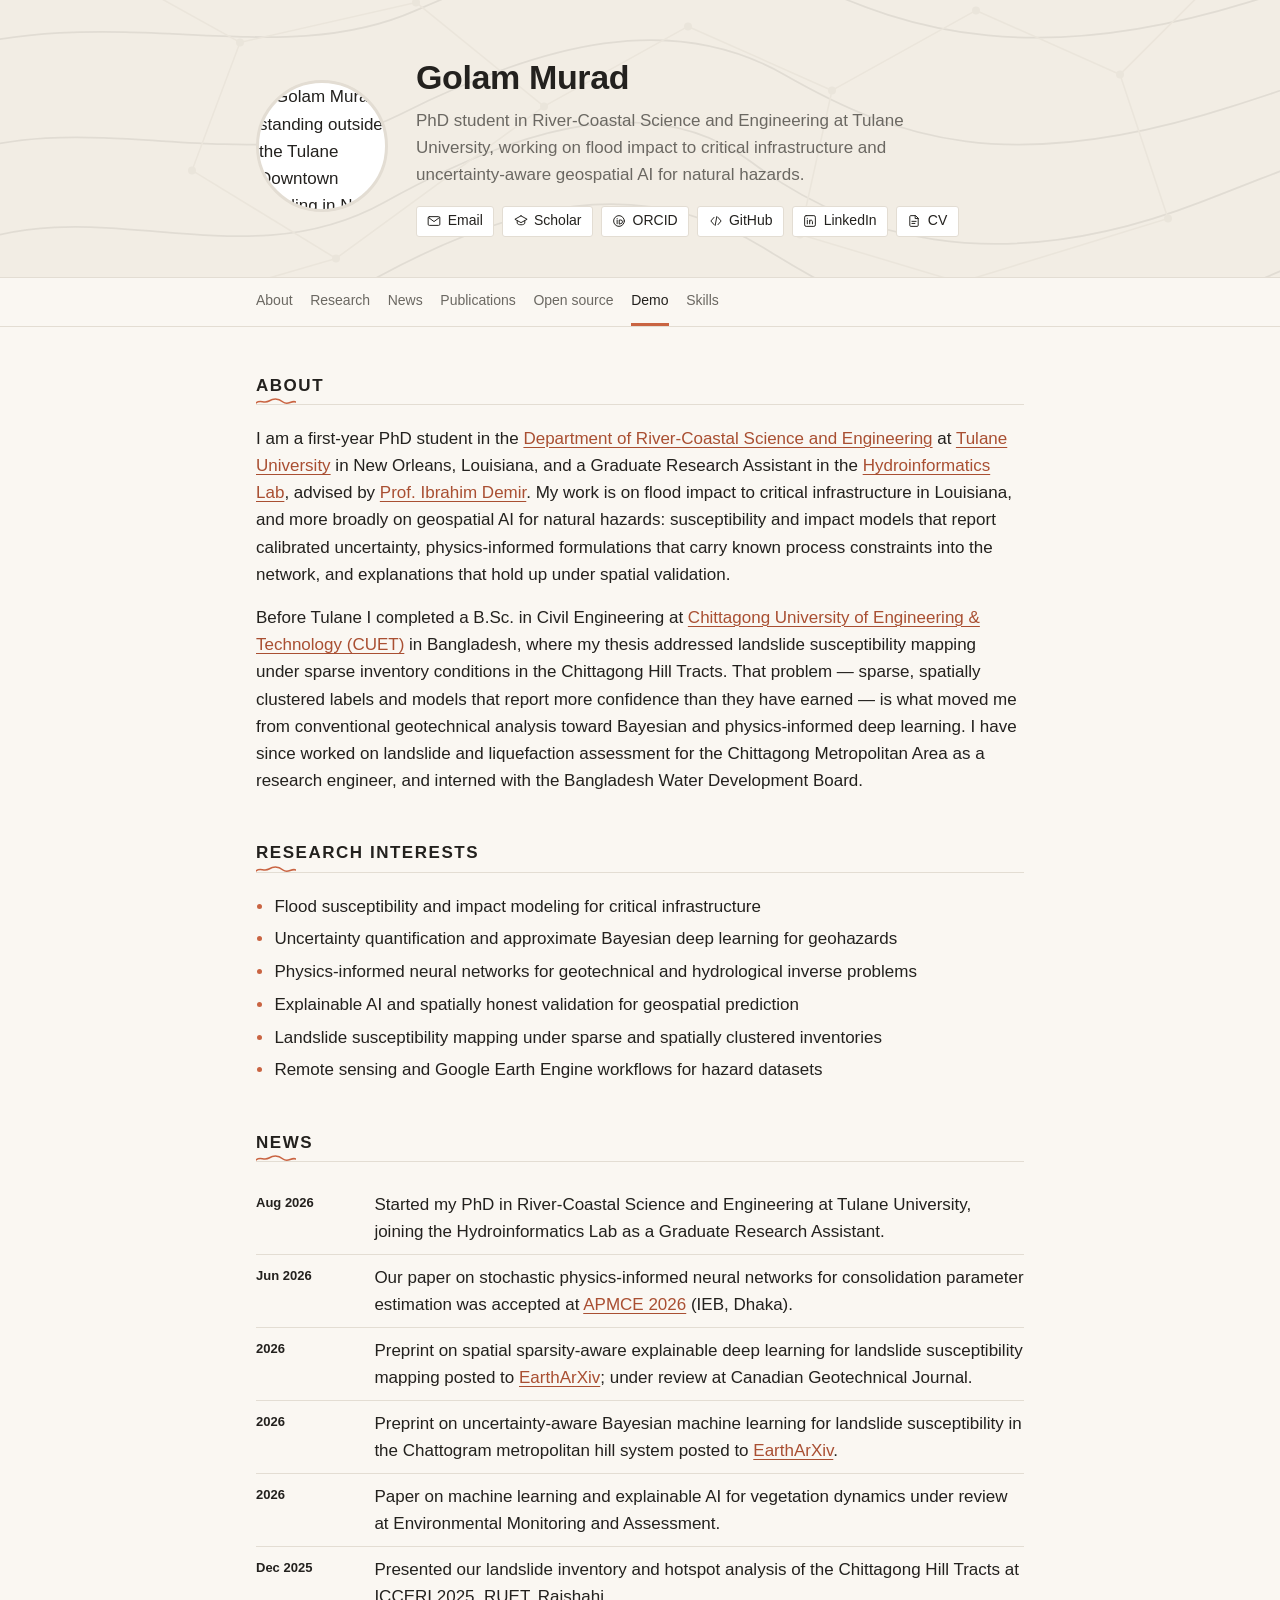
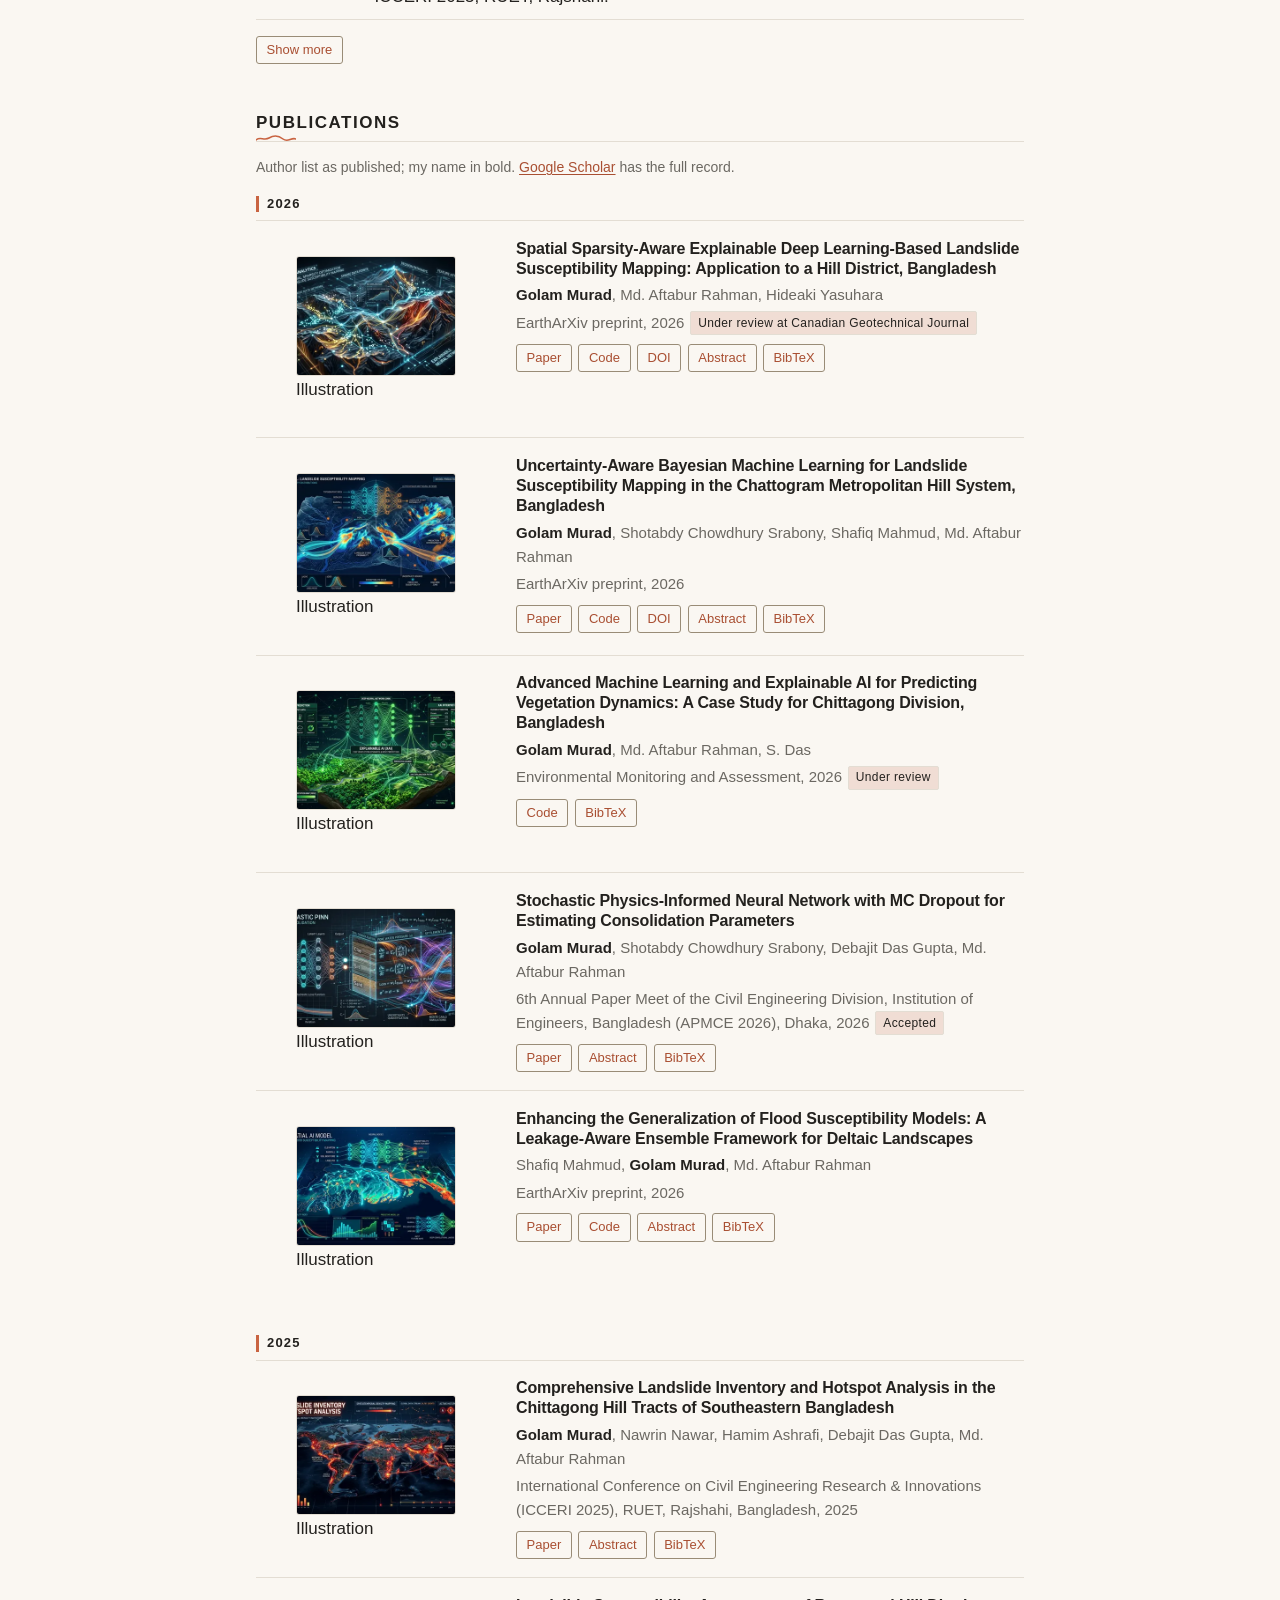
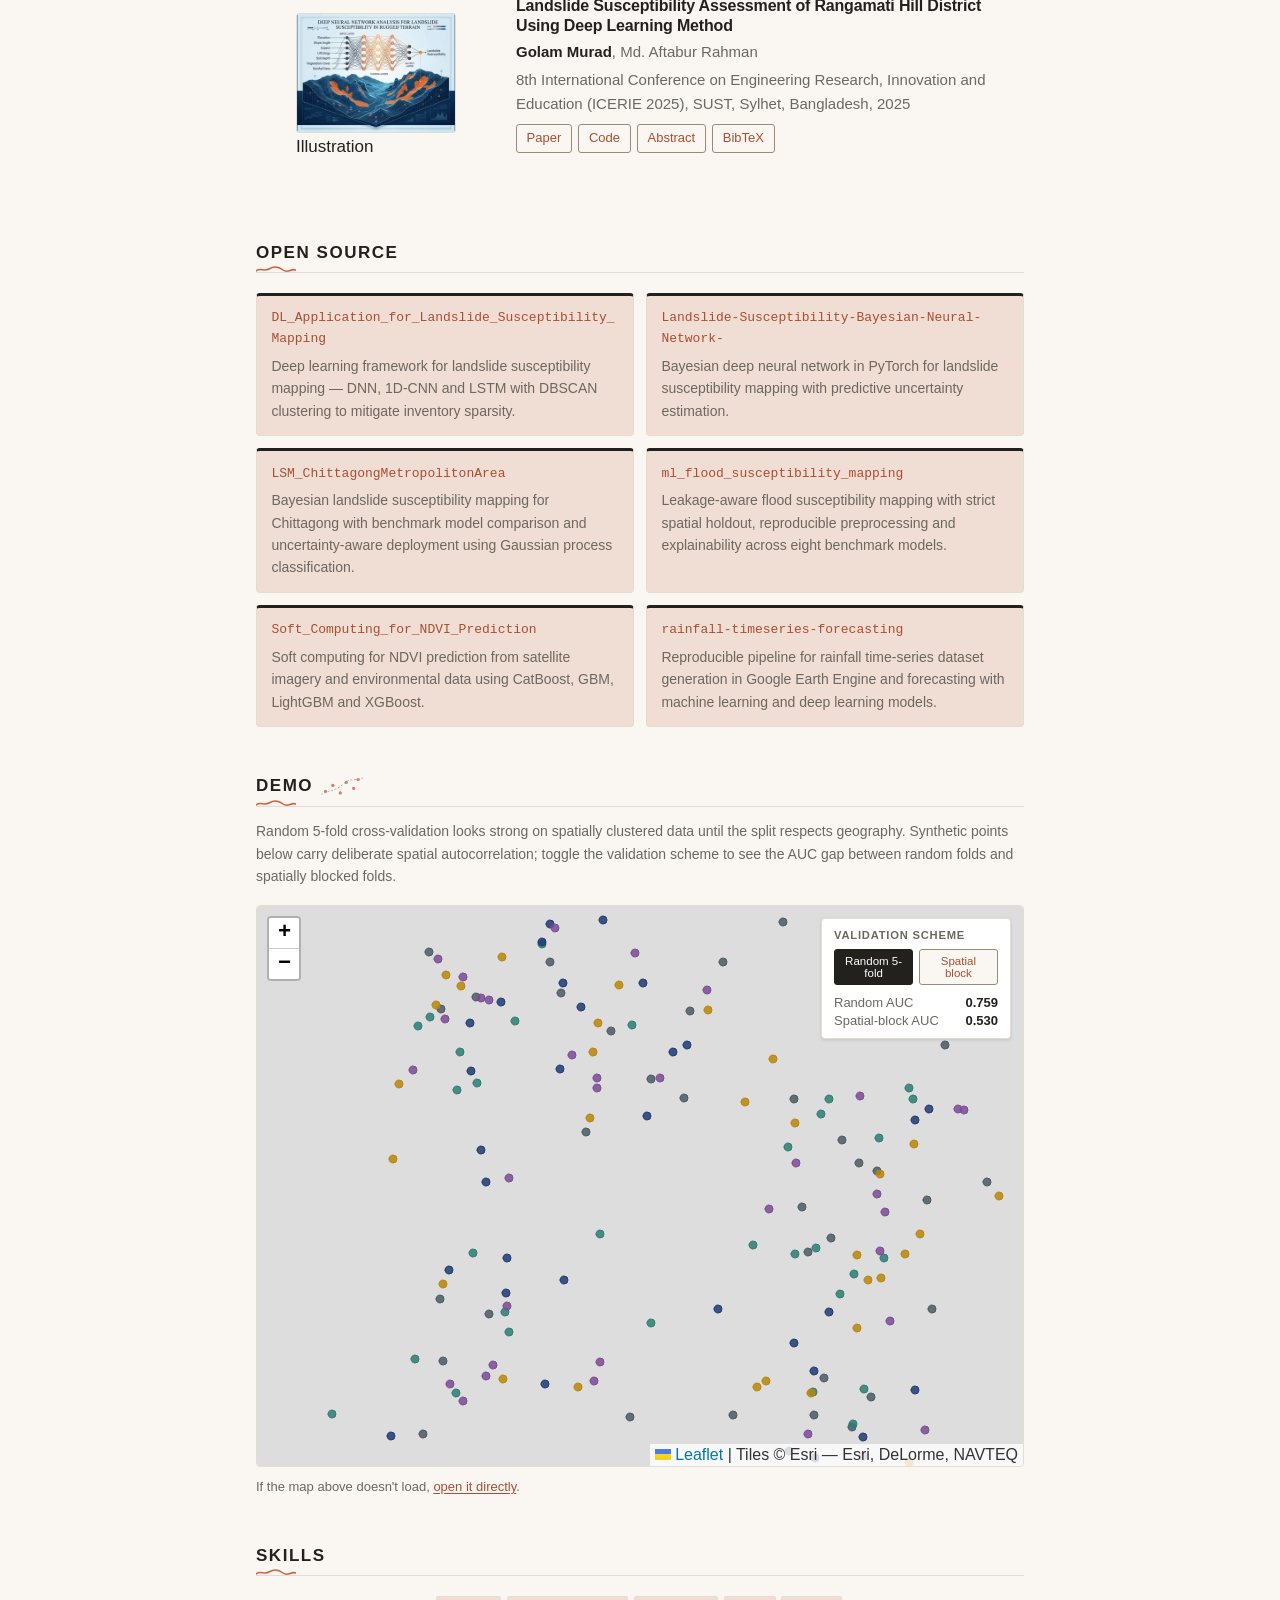
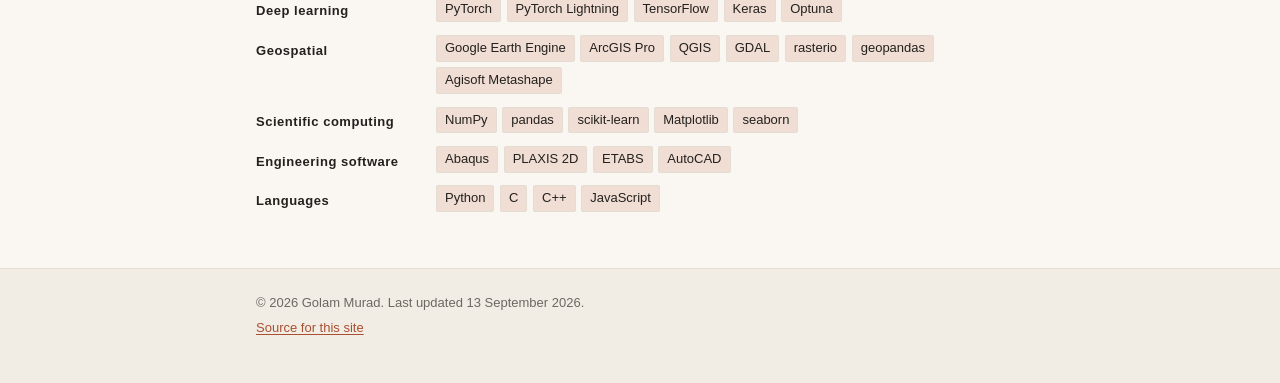
==== commit 46ff9f95: "feat: spatial-CV demo map (section 1) Built from scratch — the scripts/make_demo_map.py and demos/sp" ====
--- a/index.html
+++ b/index.html
@@ -128,6 +128,7 @@
       <li><a href="#news">News</a></li>
       <li><a href="#publications">Publications</a></li>
       <li><a href="#code">Open source</a></li>
+      <li><a href="#demo">Demo</a></li>
       <li><a href="#skills">Skills</a></li>
     </ul>
   </div>
@@ -266,6 +267,28 @@
   </ul>
 </section>
 
+<!-- ============================= DEMO ============================= -->
+<section id="demo" data-reveal>
+  <h2>Demo<svg class="demo-accent" viewBox="0 0 56 30" aria-hidden="true" focusable="false">
+    <g fill="var(--accent)">
+      <circle cx="6" cy="22" r="2.2"/>
+      <circle cx="16" cy="14" r="2.2"/>
+      <circle cx="26" cy="24" r="2.2"/>
+      <circle cx="34" cy="10" r="2.2"/>
+      <circle cx="44" cy="18" r="2.2"/>
+      <circle cx="50" cy="6" r="2.2"/>
+    </g>
+    <path d="M0 26 C 14 20, 22 20, 30 12 S 46 8, 56 4" fill="none" stroke="var(--border-firm)" stroke-width="1.2" stroke-dasharray="1.5 3.5" stroke-linecap="round"/>
+  </svg></h2>
+  <p class="note">Random 5-fold cross-validation looks strong on spatially clustered data until the split
+    respects geography. Synthetic points below carry deliberate spatial autocorrelation; toggle the
+    validation scheme to see the AUC gap between random folds and spatially blocked folds.</p>
+  <div class="demo-frame">
+    <iframe src="demos/spatial-cv-demo.html" title="Interactive map comparing random and spatial-block 5-fold cross-validation on synthetic landslide-susceptibility points" loading="lazy"></iframe>
+  </div>
+  <p class="note demo-fallback-note">If the map above doesn't load, <a href="demos/spatial-cv-demo.html">open it directly</a>.</p>
+</section>
+
 <!-- ============================= SKILLS ============================= -->
 <section id="skills" data-reveal>
   <h2>Skills</h2>
--- a/assets/css/style.css
+++ b/assets/css/style.css
@@ -484,6 +484,34 @@
 
 .repo-desc { font-size: .875rem; color: var(--ink-muted); margin: 0; }
 
+/* -------------------------------- demo -------------------------------- */
+
+/* scatter-dot accent beside the heading — same motif family as the hero/dividers */
+.demo-accent {
+  display: inline-block;
+  width: 2.6rem;
+  height: 1.4rem;
+  margin-left: .5rem;
+  vertical-align: middle;
+  opacity: .8;
+}
+
+.demo-frame {
+  border: 1px solid var(--border);
+  border-radius: 4px;
+  background: var(--surface);
+  overflow: hidden;
+}
+
+.demo-frame iframe {
+  display: block;
+  width: 100%;
+  height: 420px;
+  border: 0;
+}
+
+.demo-fallback-note { margin-top: .6rem; margin-bottom: 0; font-size: .8125rem; }
+
 /* ------------------------------- skills ------------------------------- */
 
 .skills { margin: 0; display: grid; grid-template-columns: 1fr; gap: .25rem 1.25rem; }
@@ -553,6 +581,8 @@
   .pub { grid-template-columns: 13rem 1fr; gap: 1.25rem; align-items: start; }
 
   .repo-grid { grid-template-columns: 1fr 1fr; }
+
+  .demo-frame iframe { height: 560px; }
 
   .skills { grid-template-columns: 10rem 1fr; gap: .4rem 1.25rem; }
   .skills dd { margin-bottom: .4rem; }
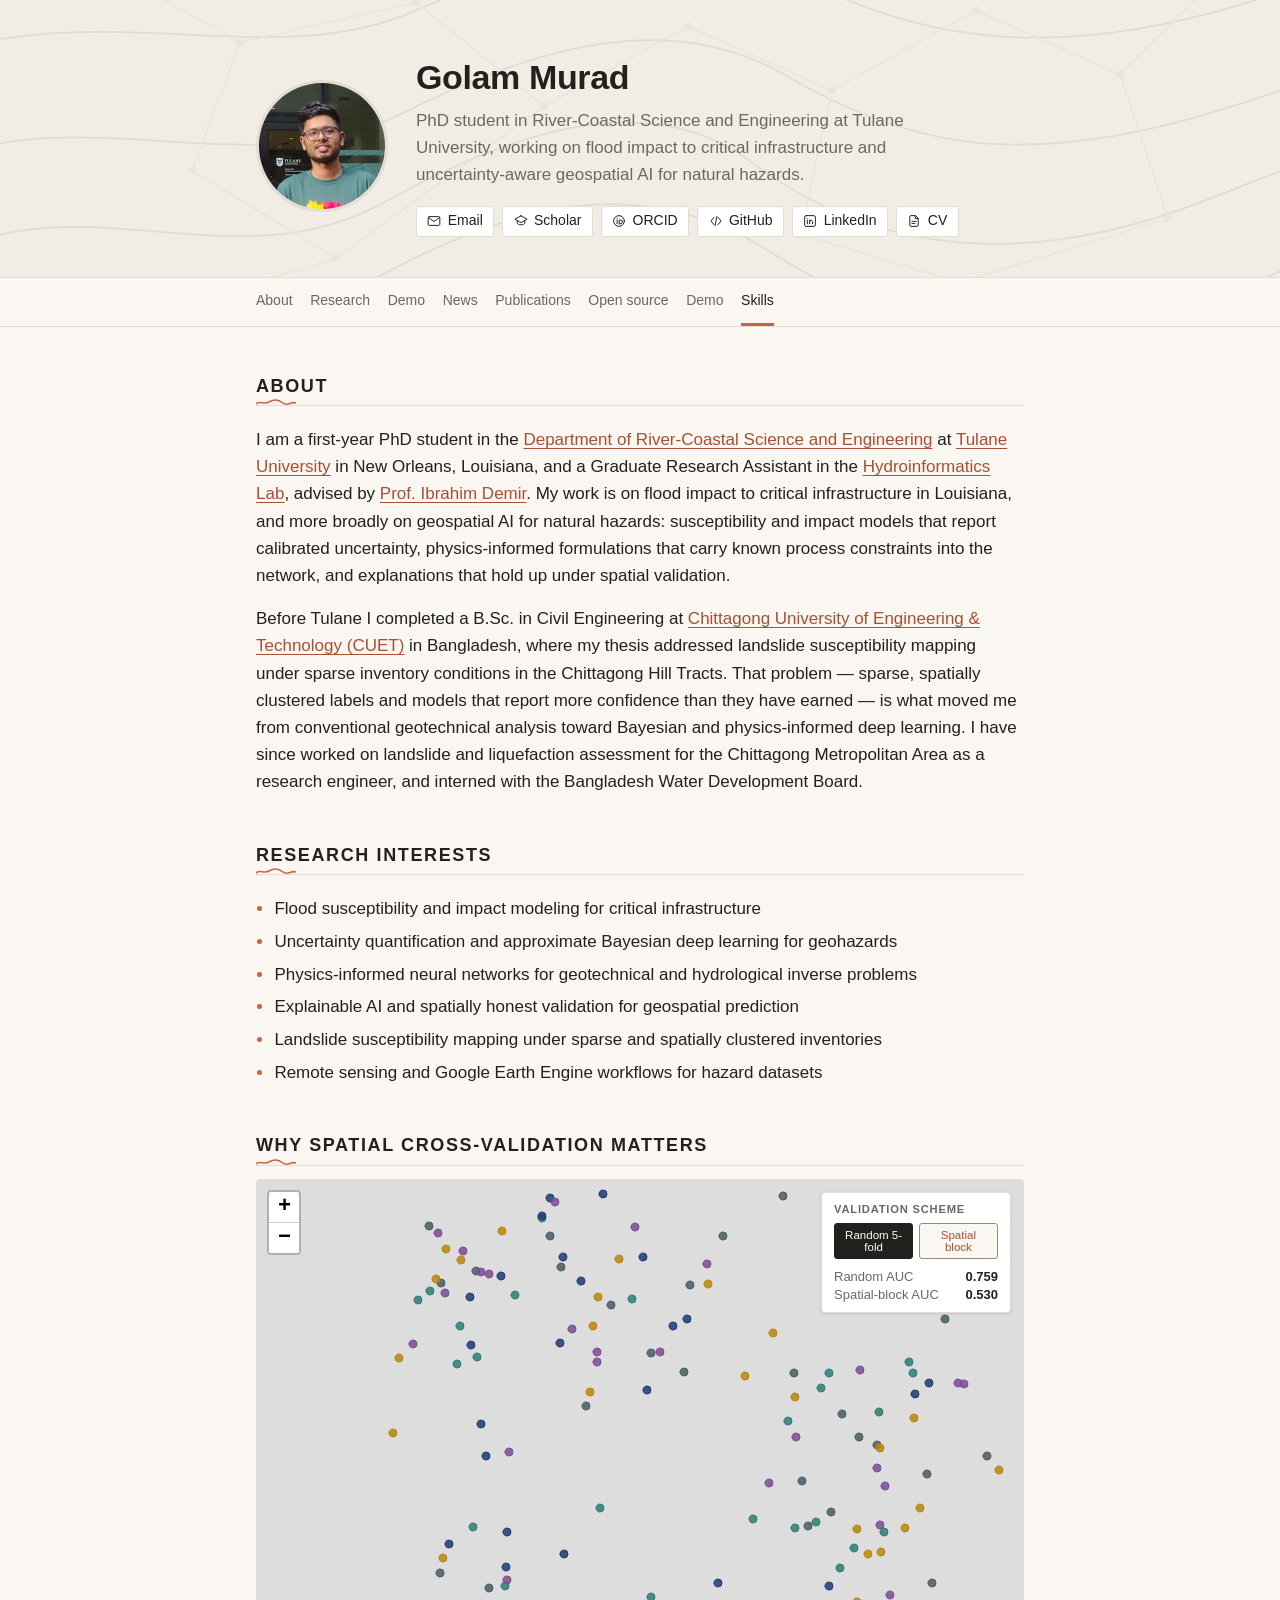
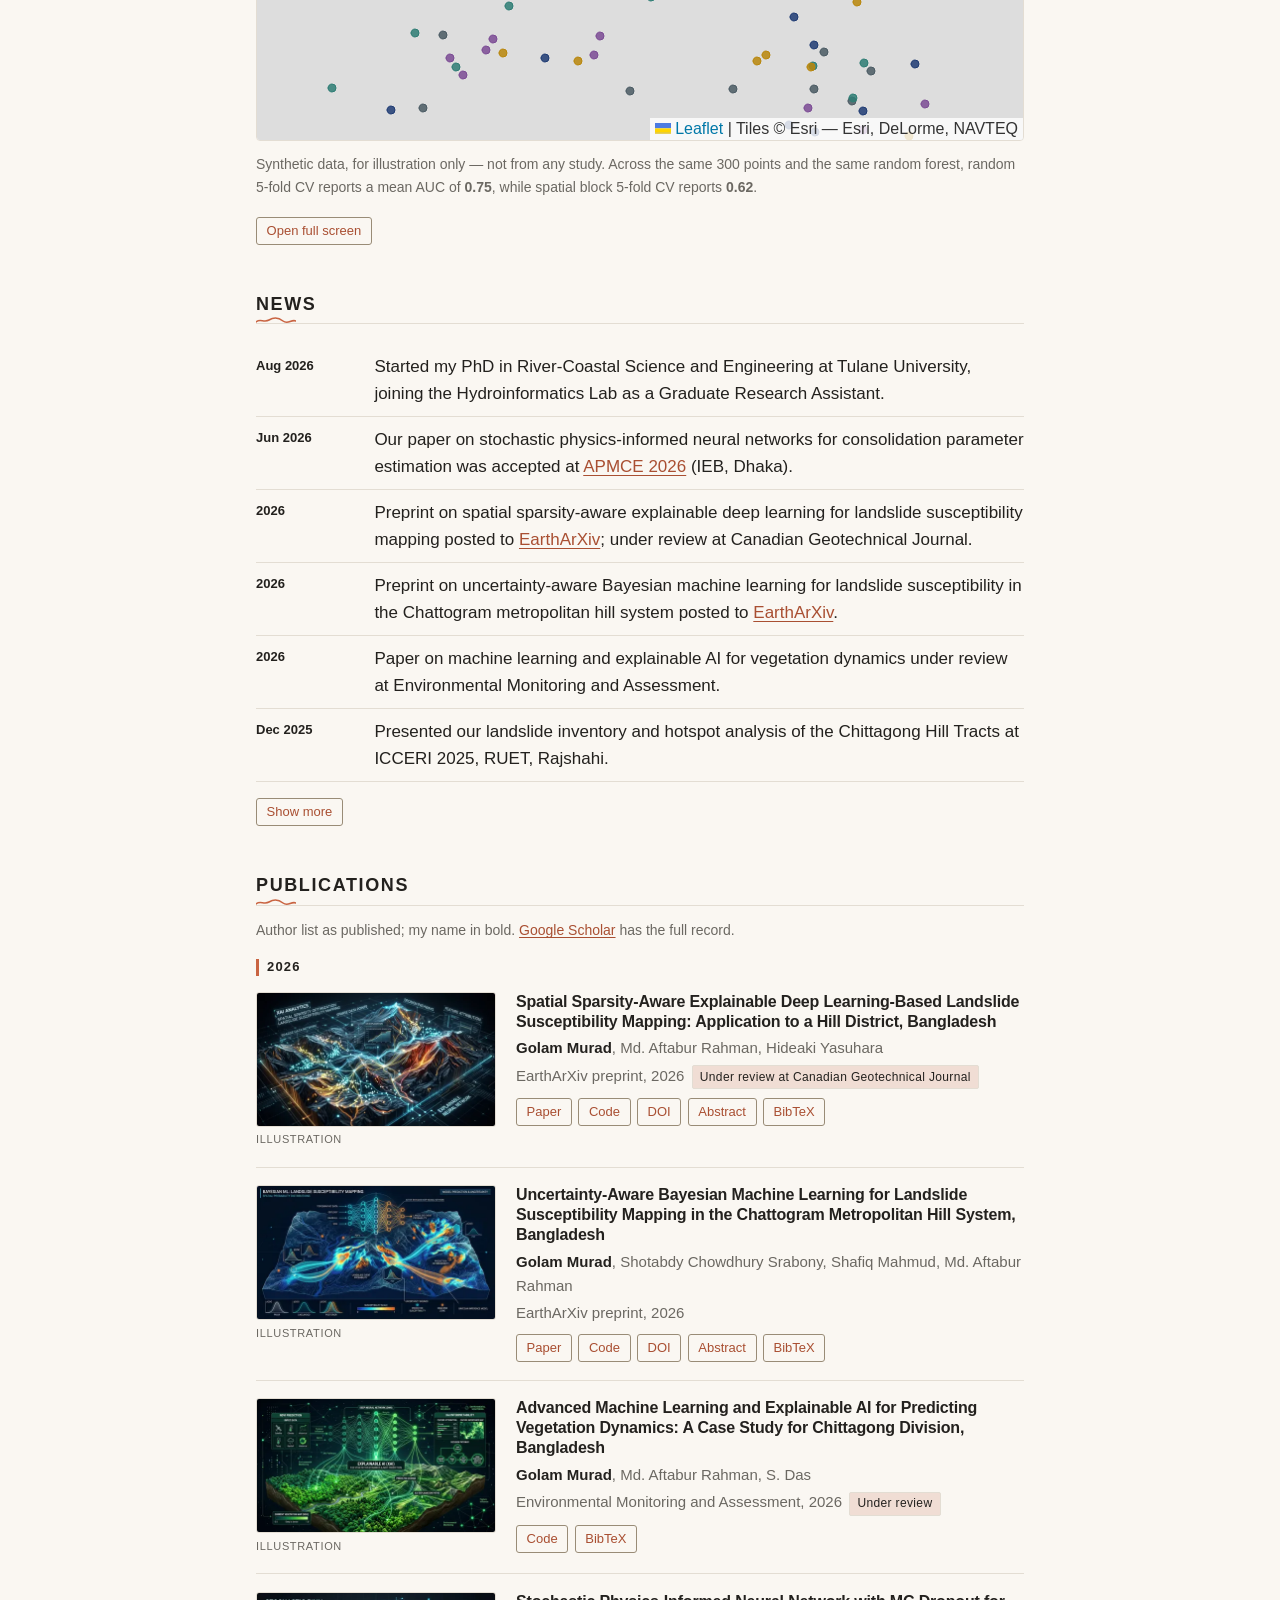
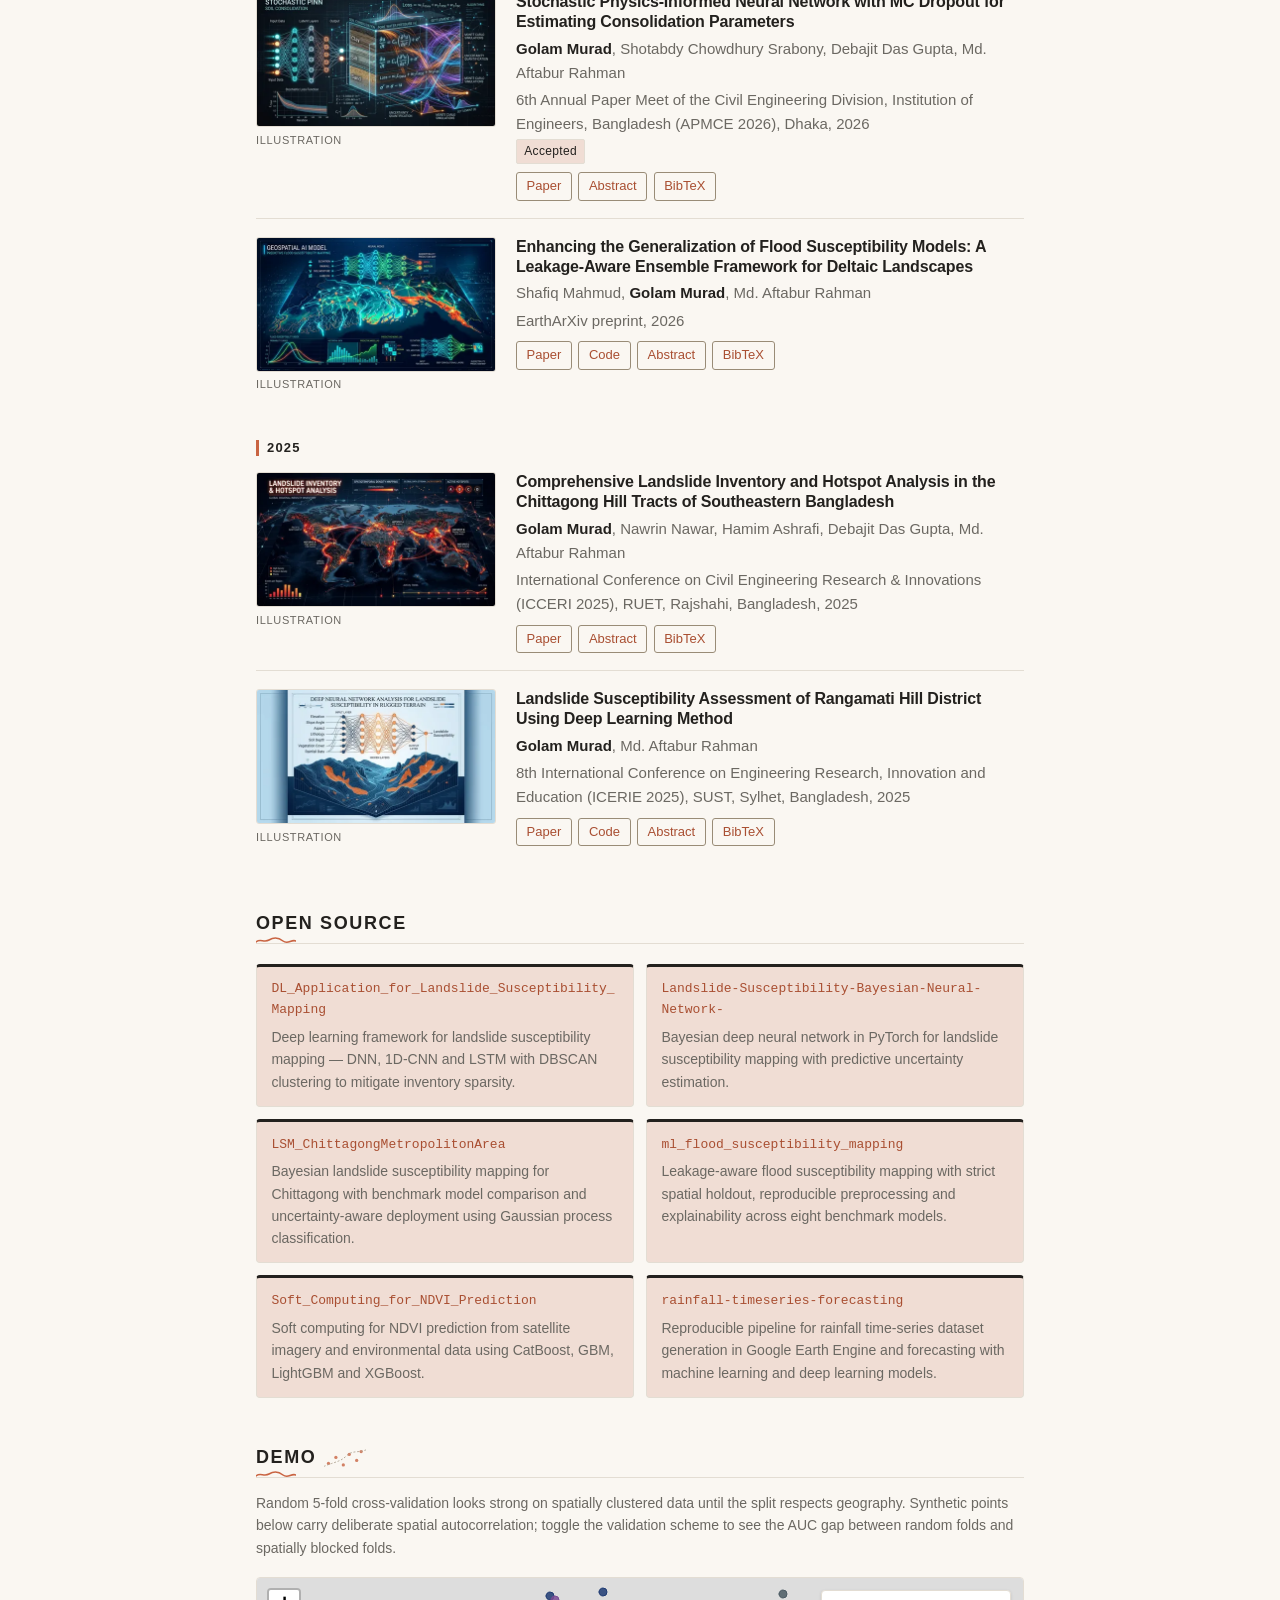
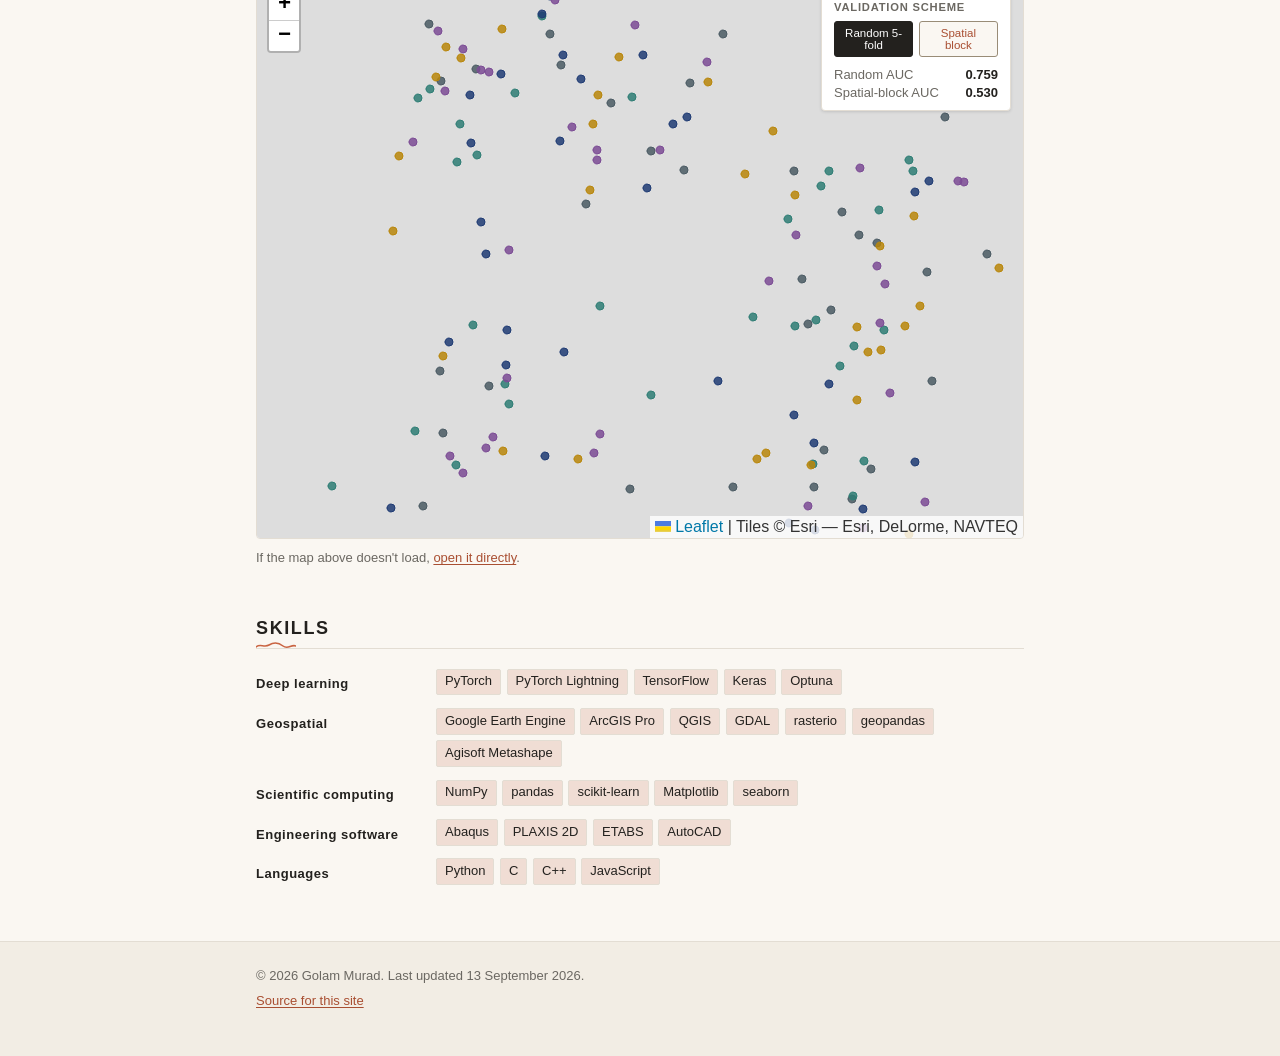
==== commit 5945797c: "Merge remote-tracking branch 'origin/main' # Conflicts: #	CLAUDE.md #	assets/css/style.css #	demos/s" ====
--- a/index.html
+++ b/index.html
@@ -12,7 +12,15 @@
 <meta property="og:description" content="PhD student in River-Coastal Science and Engineering at Tulane University. Geospatial AI for natural hazards and uncertainty-aware deep learning.">
 <meta property="og:url" content="https://murad-geoAi.github.io/">
 <meta property="og:image" content="https://murad-geoAi.github.io/assets/img/profile.jpg">
+<meta property="og:image:width" content="600">
+<meta property="og:image:height" content="600">
+<meta property="og:image:alt" content="Golam Murad outside the Tulane Downtown building in New Orleans.">
+<meta name="twitter:card" content="summary">
+<meta name="theme-color" content="#23211E">
+<link rel="icon" href="assets/img/favicon.svg" type="image/svg+xml">
 <link rel="stylesheet" href="assets/css/style.css">
+<!-- Marks JS as running so scroll-reveal may hide content; without it everything stays visible. -->
+<script>document.documentElement.classList.add('js');</script>
 </head>
 <body>
 
@@ -93,8 +101,8 @@
   </svg>
   <div class="wrap header-inner">
     <picture>
-      <source srcset="assets/img/profile.webp" type="image/webp">
-      <img class="avatar" src="assets/img/profile.jpg" width="600" height="600"
+      <source srcset="assets/img/avatar.webp" type="image/webp">
+      <img class="avatar" src="assets/img/avatar.jpg" width="330" height="330"
            alt="Golam Murad standing outside the Tulane Downtown building in New Orleans.">
     </picture>
     <div class="header-text">
@@ -125,6 +133,7 @@
     <ul>
       <li><a href="#about">About</a></li>
       <li><a href="#interests">Research</a></li>
+      <li><a href="#demo">Demo</a></li>
       <li><a href="#news">News</a></li>
       <li><a href="#publications">Publications</a></li>
       <li><a href="#code">Open source</a></li>
@@ -170,6 +179,29 @@
   </ul>
 </section>
 
+<!-- ============================= DEMO =============================
+     Map is generated by scripts/make_demo_map.py into demos/. No [data-reveal]
+     here: the section is too tall to reliably clear the reveal threshold.
+     The AUC figures are repeated in the page text below on purpose — with JS
+     off the iframe renders nothing, and the finding has to survive that. -->
+<section id="demo">
+  <h2>Why spatial cross-validation matters</h2>
+  <p class="note"><!-- TODO: caption text --></p>
+
+  <div class="demo-frame">
+    <iframe src="demos/spatial-cv-demo.html" loading="lazy"
+            title="Interactive map comparing random and spatial-block cross-validation folds on 300 synthetic points">
+      This browser cannot display the embedded map. The link below opens it directly.
+    </iframe>
+  </div>
+
+  <p class="note demo-note">Synthetic data, for illustration only — not from any study.
+    Across the same 300 points and the same random forest, random 5-fold CV reports a mean
+    AUC of <strong>0.75</strong>, while spatial block 5-fold CV reports <strong>0.62</strong>.</p>
+
+  <p class="demo-actions"><a class="btn" href="demos/spatial-cv-demo.html">Open full screen</a></p>
+</section>
+
 <!-- ============================= NEWS ============================= -->
 <section id="news" data-reveal>
   <h2>News</h2>
@@ -182,22 +214,22 @@
       <li><span class="news-date">2026</span><span class="news-body">Preprint on spatial sparsity-aware explainable deep learning for landslide susceptibility mapping posted to EarthArXiv; under review at Canadian Geotechnical Journal.</span></li>
       <li><span class="news-date">2026</span><span class="news-body">Preprint on uncertainty-aware Bayesian machine learning for landslide susceptibility in the Chattogram metropolitan hill system posted to EarthArXiv.</span></li>
       <li><span class="news-date">2026</span><span class="news-body">Paper on machine learning and explainable AI for vegetation dynamics under review at Environmental Monitoring and Assessment.</span></li>
-      <li><span class="news-date">Dec 2025</span><span class="news-body">Presented our landslide inventory and hotspot analysis of the Chittagong Hill Tracts at ICCERI 2025, RUET.</span></li>
+      <li><span class="news-date">Dec 2025</span><span class="news-body">Presented our landslide inventory and hotspot analysis of the Chittagong Hill Tracts at ICCERI 2025, RUET, Rajshahi.</span></li>
       <li><span class="news-date">Dec 2025</span><span class="news-body">Joined Soil Profile as a Research Engineer, working on landslide and liquefaction assessment for the Chittagong Metropolitan Area.</span></li>
-      <li><span class="news-date">Jul 2025</span><span class="news-body">Completed B.Sc. in Civil Engineering at CUET.</span></li>
-      <li><span class="news-date">2025</span><span class="news-body">Presented deep learning-based landslide susceptibility assessment of Rangamati Hill District at ICERIE 2025, SUST.</span></li>
+      <li><span class="news-date">Jul 2025</span><span class="news-body">Completed my B.Sc. in Civil Engineering at Chittagong University of Engineering &amp; Technology.</span></li>
+      <li><span class="news-date">2025</span><span class="news-body">Presented deep learning-based landslide susceptibility assessment of Rangamati Hill District at ICERIE 2025, SUST, Sylhet.</span></li>
       <li><span class="news-date">Dec 2024</span><span class="news-body">Industrial internship at the Bangladesh Water Development Board.</span></li>
     </ol>
   </noscript>
 </section>
 
 <!-- ============================= PUBLICATIONS ============================= -->
-<section id="publications" data-reveal>
+<section id="publications">
   <h2>Publications</h2>
   <p class="note">Author list as published; my name in bold. <a href="https://scholar.google.com/citations?user=qZYs0UQAAAAJ&amp;hl=en" rel="noopener">Google Scholar</a> has the full record.</p>
   <div id="publication-list"></div>
   <noscript>
-    <h3>2026</h3>
+    <h3 class="pub-year">2026</h3>
     <ul class="pub-fallback">
       <li><strong>Spatial Sparsity-Aware Explainable Deep Learning-Based Landslide Susceptibility Mapping: Application to a Hill District, Bangladesh.</strong>
         Golam Murad, Md. Aftabur Rahman, Hideaki Yasuhara. EarthArXiv preprint, 2026. Under review at Canadian Geotechnical Journal.
@@ -221,7 +253,7 @@
         [<a href="assets/papers/leakage-aware-flood-susceptibility-2026.pdf">PDF</a>]
         [<a href="https://github.com/murad-geoAi/ml_flood_susceptibility_mapping" rel="noopener">Code</a>]</li>
     </ul>
-    <h3>2025</h3>
+    <h3 class="pub-year">2025</h3>
     <ul class="pub-fallback">
       <li><strong>Comprehensive Landslide Inventory and Hotspot Analysis in the Chittagong Hill Tracts of Southeastern Bangladesh.</strong>
         Golam Murad, Nawrin Nawar, Hamim Ashrafi, Debajit Das Gupta, Md. Aftabur Rahman.
@@ -237,31 +269,31 @@
 </section>
 
 <!-- ============================= OPEN SOURCE ============================= -->
-<section id="code" data-reveal>
+<section id="code">
   <h2>Open source</h2>
   <ul class="repo-grid">
     <li class="repo" data-reveal>
-      <p class="repo-head"><a class="repo-name" href="https://github.com/murad-geoAi/DL_Application_for_Landslide_Susceptibility_Mapping" rel="noopener">DL_Application_for_Landslide_Susceptibility_Mapping</a><span class="stars" data-repo="DL_Application_for_Landslide_Susceptibility_Mapping"></span></p>
+      <p class="repo-head"><a class="repo-name" href="https://github.com/murad-geoAi/DL_Application_for_Landslide_Susceptibility_Mapping" rel="noopener">DL_<wbr>Application_<wbr>for_<wbr>Landslide_<wbr>Susceptibility_<wbr>Mapping</a><span class="stars" data-repo="DL_Application_for_Landslide_Susceptibility_Mapping"></span></p>
       <p class="repo-desc">Deep learning framework for landslide susceptibility mapping — DNN, 1D-CNN and LSTM with DBSCAN clustering to mitigate inventory sparsity.</p>
     </li>
     <li class="repo" data-reveal>
-      <p class="repo-head"><a class="repo-name" href="https://github.com/murad-geoAi/Landslide-Susceptibility-Bayesian-Neural-Network-" rel="noopener">Landslide-Susceptibility-Bayesian-Neural-Network-</a><span class="stars" data-repo="Landslide-Susceptibility-Bayesian-Neural-Network-"></span></p>
+      <p class="repo-head"><a class="repo-name" href="https://github.com/murad-geoAi/Landslide-Susceptibility-Bayesian-Neural-Network-" rel="noopener">Landslide-<wbr>Susceptibility-<wbr>Bayesian-<wbr>Neural-<wbr>Network-</a><span class="stars" data-repo="Landslide-Susceptibility-Bayesian-Neural-Network-"></span></p>
       <p class="repo-desc">Bayesian deep neural network in PyTorch for landslide susceptibility mapping with predictive uncertainty estimation.</p>
     </li>
     <li class="repo" data-reveal>
-      <p class="repo-head"><a class="repo-name" href="https://github.com/murad-geoAi/LSM_ChittagongMetropolitonArea" rel="noopener">LSM_ChittagongMetropolitonArea</a><span class="stars" data-repo="LSM_ChittagongMetropolitonArea"></span></p>
+      <p class="repo-head"><a class="repo-name" href="https://github.com/murad-geoAi/LSM_ChittagongMetropolitonArea" rel="noopener">LSM_<wbr>ChittagongMetropolitonArea</a><span class="stars" data-repo="LSM_ChittagongMetropolitonArea"></span></p>
       <p class="repo-desc">Bayesian landslide susceptibility mapping for Chittagong with benchmark model comparison and uncertainty-aware deployment using Gaussian process classification.</p>
     </li>
     <li class="repo" data-reveal>
-      <p class="repo-head"><a class="repo-name" href="https://github.com/murad-geoAi/ml_flood_susceptibility_mapping" rel="noopener">ml_flood_susceptibility_mapping</a><span class="stars" data-repo="ml_flood_susceptibility_mapping"></span></p>
+      <p class="repo-head"><a class="repo-name" href="https://github.com/murad-geoAi/ml_flood_susceptibility_mapping" rel="noopener">ml_<wbr>flood_<wbr>susceptibility_<wbr>mapping</a><span class="stars" data-repo="ml_flood_susceptibility_mapping"></span></p>
       <p class="repo-desc">Leakage-aware flood susceptibility mapping with strict spatial holdout, reproducible preprocessing and explainability across eight benchmark models.</p>
     </li>
     <li class="repo" data-reveal>
-      <p class="repo-head"><a class="repo-name" href="https://github.com/murad-geoAi/Soft_Computing_for_NDVI_Prediction" rel="noopener">Soft_Computing_for_NDVI_Prediction</a><span class="stars" data-repo="Soft_Computing_for_NDVI_Prediction"></span></p>
+      <p class="repo-head"><a class="repo-name" href="https://github.com/murad-geoAi/Soft_Computing_for_NDVI_Prediction" rel="noopener">Soft_<wbr>Computing_<wbr>for_<wbr>NDVI_<wbr>Prediction</a><span class="stars" data-repo="Soft_Computing_for_NDVI_Prediction"></span></p>
       <p class="repo-desc">Soft computing for NDVI prediction from satellite imagery and environmental data using CatBoost, GBM, LightGBM and XGBoost.</p>
     </li>
     <li class="repo" data-reveal>
-      <p class="repo-head"><a class="repo-name" href="https://github.com/murad-geoAi/rainfall-timeseries-forecasting" rel="noopener">rainfall-timeseries-forecasting</a><span class="stars" data-repo="rainfall-timeseries-forecasting"></span></p>
+      <p class="repo-head"><a class="repo-name" href="https://github.com/murad-geoAi/rainfall-timeseries-forecasting" rel="noopener">rainfall-<wbr>timeseries-<wbr>forecasting</a><span class="stars" data-repo="rainfall-timeseries-forecasting"></span></p>
       <p class="repo-desc">Reproducible pipeline for rainfall time-series dataset generation in Google Earth Engine and forecasting with machine learning and deep learning models.</p>
     </li>
   </ul>
--- a/assets/css/style.css
+++ b/assets/css/style.css
@@ -62,16 +62,18 @@
 
 /* ------------------------------ scroll-reveal ------------------------------ */
 /* JS adds .is-visible when a [data-reveal] element enters the viewport.
-   Gated to no-preference so JS-off and reduced-motion users always see the
-   final, visible state — .is-visible is irrelevant to them. */
+   Hiding is scoped to `.js` (set by an inline script in <head>) and to
+   no-preference, so JS-off and reduced-motion users always see content.
+   Only short blocks carry [data-reveal]: a very tall element may never be
+   far enough on screen to trigger on a short viewport. */
 
 @media (prefers-reduced-motion: no-preference) {
-  [data-reveal] {
+  .js [data-reveal] {
     opacity: 0;
     transform: translateY(1rem);
     transition: opacity .5s ease, transform .5s ease;
   }
-  [data-reveal].is-visible {
+  .js [data-reveal].is-visible {
     opacity: 1;
     transform: none;
   }
@@ -92,7 +94,7 @@
 
 /* ------------------------------ typography ------------------------------ */
 
-h1, h2, h3 { line-height: 1.25; font-weight: 650; letter-spacing: -0.011em; margin: 0; }
+h1, h2, h3 { line-height: 1.25; font-weight: 600; letter-spacing: -0.011em; margin: 0; }
 
 h1 { font-size: 1.75rem; }
 
@@ -185,7 +187,8 @@
   pointer-events: none;
 }
 
-.header-inner { position: relative; z-index: 1; display: flex; flex-direction: column; align-items: center; gap: 1.25rem; }
+/* Stacked and centered on phones; becomes a left-aligned row at 48em. */
+.header-inner { position: relative; z-index: 1; display: flex; flex-direction: column; align-items: center; gap: 1.25rem; text-align: center; }
 
 .avatar {
   width: 108px;
@@ -201,7 +204,7 @@
 .tagline {
   color: var(--ink-muted);
   max-width: 34rem;
-  margin-bottom: 1.1rem;
+  margin: 0 auto 1.1rem;
 }
 
 /* icon + label links — outlined pills */
@@ -209,6 +212,7 @@
   list-style: none;
   display: flex;
   flex-wrap: wrap;
+  justify-content: center;
   gap: .5rem;
   margin: 0;
   padding: 0;
@@ -226,6 +230,7 @@
   border: 1px solid var(--border);
   border-radius: 3px;
   line-height: 1.4;
+  min-height: 2.25rem;    /* thumb-sized on phones; reset at 48em */
 }
 .links a:hover {
   color: var(--accent-text);
@@ -251,7 +256,7 @@
   position: sticky;
   top: 0;
   z-index: 10;
-  background: var(--bg);
+  background: rgba(250, 247, 242, .95);   /* --bg, translucent so backdrop-filter shows through */
   backdrop-filter: saturate(1.4) blur(6px);
   border-bottom: 1px solid var(--border);
 }
@@ -267,6 +272,16 @@
   scrollbar-width: none;
 }
 .site-nav ul::-webkit-scrollbar { display: none; }
+/* The scrollbar is hidden, so fade whichever edge has more links past it.
+   JS sets the classes; without JS the list simply scrolls unfaded. */
+.site-nav ul.fade-right { -webkit-mask-image: linear-gradient(to right, #000 calc(100% - 2.5rem), transparent);
+                          mask-image: linear-gradient(to right, #000 calc(100% - 2.5rem), transparent); }
+.site-nav ul.fade-left { -webkit-mask-image: linear-gradient(to left, #000 calc(100% - 2.5rem), transparent);
+                         mask-image: linear-gradient(to left, #000 calc(100% - 2.5rem), transparent); }
+.site-nav ul.fade-left.fade-right {
+  -webkit-mask-image: linear-gradient(to right, transparent, #000 2.5rem, #000 calc(100% - 2.5rem), transparent);
+          mask-image: linear-gradient(to right, transparent, #000 2.5rem, #000 calc(100% - 2.5rem), transparent);
+}
 
 .site-nav a {
   display: block;
@@ -311,7 +326,7 @@
 .news-date {
   color: var(--ink);
   font-size: .8125rem;
-  font-weight: 650;
+  font-weight: 600;
   font-variant-numeric: tabular-nums;
   white-space: nowrap;
   padding-top: .15rem;
@@ -329,6 +344,7 @@
   border-left: 3px solid var(--accent);
 }
 .pub-year:first-child { margin-top: 0; }
+.pub-year + .pub { border-top: 0; padding-top: .5rem; }
 
 .pub {
   display: grid;
@@ -338,14 +354,25 @@
   border-top: 1px solid var(--border);
 }
 
+/* Teaser sources are 16:9; a different ratio here crops their edges. */
 .pub-teaser {
   width: 100%;
-  aspect-ratio: 4 / 3;
-  max-width: 100%;
+  aspect-ratio: 16 / 9;
+  max-width: 22rem;       /* keeps it from becoming a full-width banner on phones */
   border: 1px solid var(--border);
   border-radius: 3px;
   background: var(--bg-subtle);
   object-fit: cover;
+}
+
+.pub-figure { margin: 0; }
+
+.pub-figure-note {
+  margin-top: .3rem;
+  font-size: .6875rem;
+  letter-spacing: .06em;
+  text-transform: uppercase;
+  color: var(--ink-muted);
 }
 
 /* placeholder shown until a real teaser figure is dropped in */
@@ -368,7 +395,9 @@
 .pub-authors { font-size: .9375rem; color: var(--ink-muted); margin-bottom: .2rem; }
 .pub-authors .me { color: var(--ink); font-weight: 650; }
 
-.pub-venue { font-size: .9375rem; color: var(--ink-muted); margin-bottom: .55rem; }
+/* flex so a wrapped status tag starts flush left instead of indented */
+.pub-venue { display: flex; flex-wrap: wrap; align-items: baseline; gap: .2rem .45rem;
+             font-size: .9375rem; color: var(--ink-muted); margin-bottom: .55rem; }
 
 .tag {
   display: inline-block;
@@ -379,16 +408,20 @@
   border-radius: 2px;
   background: var(--accent-soft);
   color: var(--ink);
-  margin-left: .35rem;
   vertical-align: 1px;
 }
 
+.demo-note { margin-top: .75rem; }
+.demo-actions { margin-top: 1rem; }
+
 /* ------------------------------- buttons ------------------------------- */
 
 .pub-actions { display: flex; flex-wrap: wrap; gap: .4rem; }
 
 .btn {
-  display: inline-block;
+  display: inline-flex;
+  align-items: center;
+  min-height: 2.25rem;    /* thumb-sized on phones; reset at 48em */
   font: inherit;
   font-size: .8125rem;
   line-height: 1.4;
@@ -400,10 +433,11 @@
   text-decoration: none;
   cursor: pointer;
 }
-/* `display: inline-block` above would otherwise beat the browser's [hidden]
+/* `display: inline-flex` above would otherwise beat the browser's [hidden]
    rule, leaving the news toggle visible when there is nothing to expand. */
 .btn[hidden] { display: none; }
-.btn:hover { background: var(--ink); color: var(--surface); border-color: var(--ink); }
+/* hover is a light tint; solid ink is reserved for "open"/"copied" states */
+.btn:hover { background: var(--accent-soft); color: var(--ink); border-color: var(--accent-text); }
 .btn[aria-expanded="true"] { background: var(--ink); color: var(--surface); border-color: var(--ink); }
 
 .toggle-more { margin-top: 1rem; }
@@ -468,7 +502,8 @@
 .repo-name {
   font-family: var(--mono);
   font-size: .8125rem;
-  word-break: break-word;
+  color: var(--accent-text);
+  overflow-wrap: anywhere;  /* last resort; <wbr> after - and _ gives the preferred breaks */
   text-decoration: none;
 }
 .repo-name:hover { text-decoration: underline; }
@@ -566,10 +601,15 @@
   :root { --gutter: 2rem; }
 
   h1 { font-size: 2.125rem; }
+  h2 { font-size: 1.125rem; }
+
+  .btn, .links a { min-height: 0; }
 
   .site-header { padding-block: 3.5rem 2.5rem; }
 
-  .header-inner { flex-direction: row; align-items: center; gap: 1.75rem; }
+  .header-inner { flex-direction: row; align-items: center; gap: 1.75rem; text-align: left; }
+  .tagline { margin-inline: 0; }
+  .links { justify-content: flex-start; }
   .avatar { width: 132px; height: 132px; flex: 0 0 auto; }
 
   main > section { padding-block: 3rem 0; }
@@ -579,6 +619,7 @@
 
   /* publications: teaser on the left */
   .pub { grid-template-columns: 13rem 1fr; gap: 1.25rem; align-items: start; }
+  .pub-teaser { max-width: 100%; }
 
   .repo-grid { grid-template-columns: 1fr 1fr; }
 
@@ -601,7 +642,7 @@
 @media print {
   .site-nav, .toggle-more, .pub-actions, .skip-link { display: none; }
   .panel[hidden] { display: block; }
-  body { font-size: 11pt; color: #000; }
+  body { font-size: 11pt; color: #000; background: none; }
   .site-header, .site-footer { background: none; color: #000; border: 0; }
   .site-header h1, .tagline, .site-footer, .site-footer a { color: #000; }
   .links a { border: 0; color: #000; }
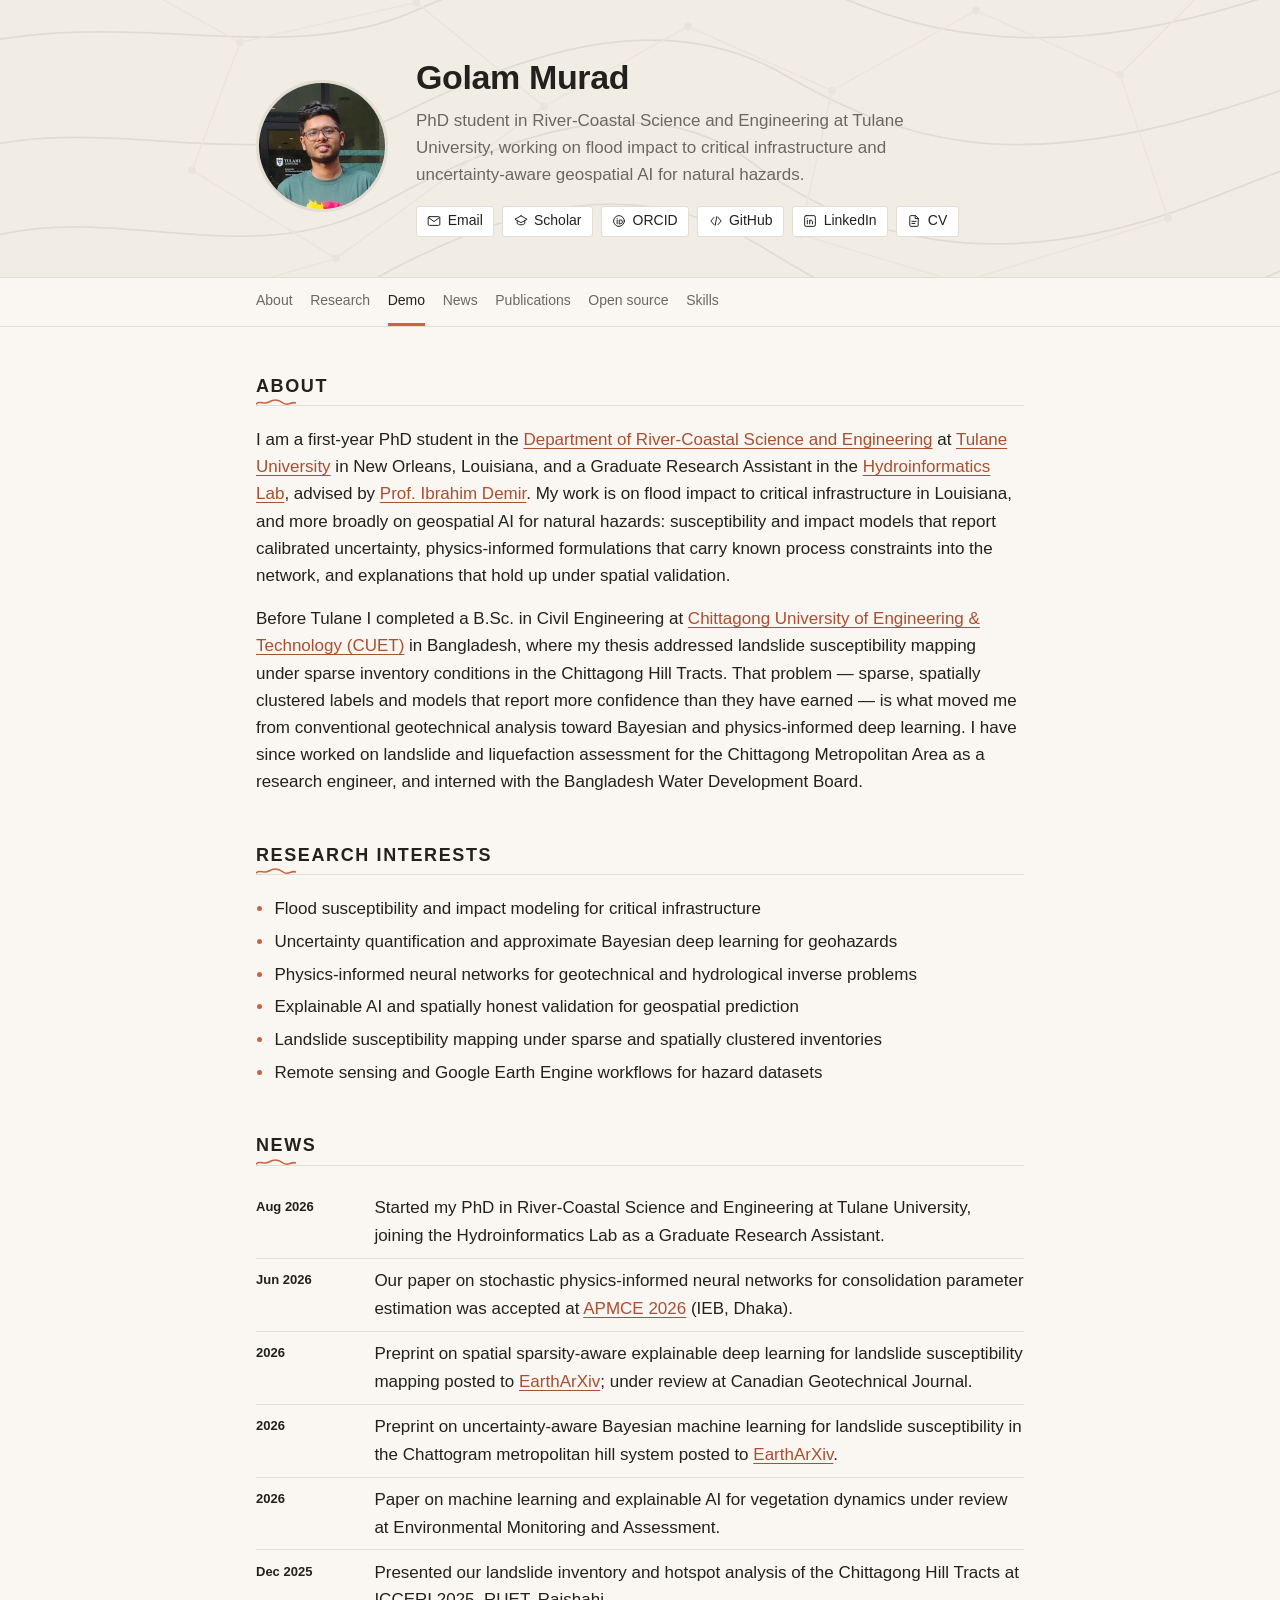
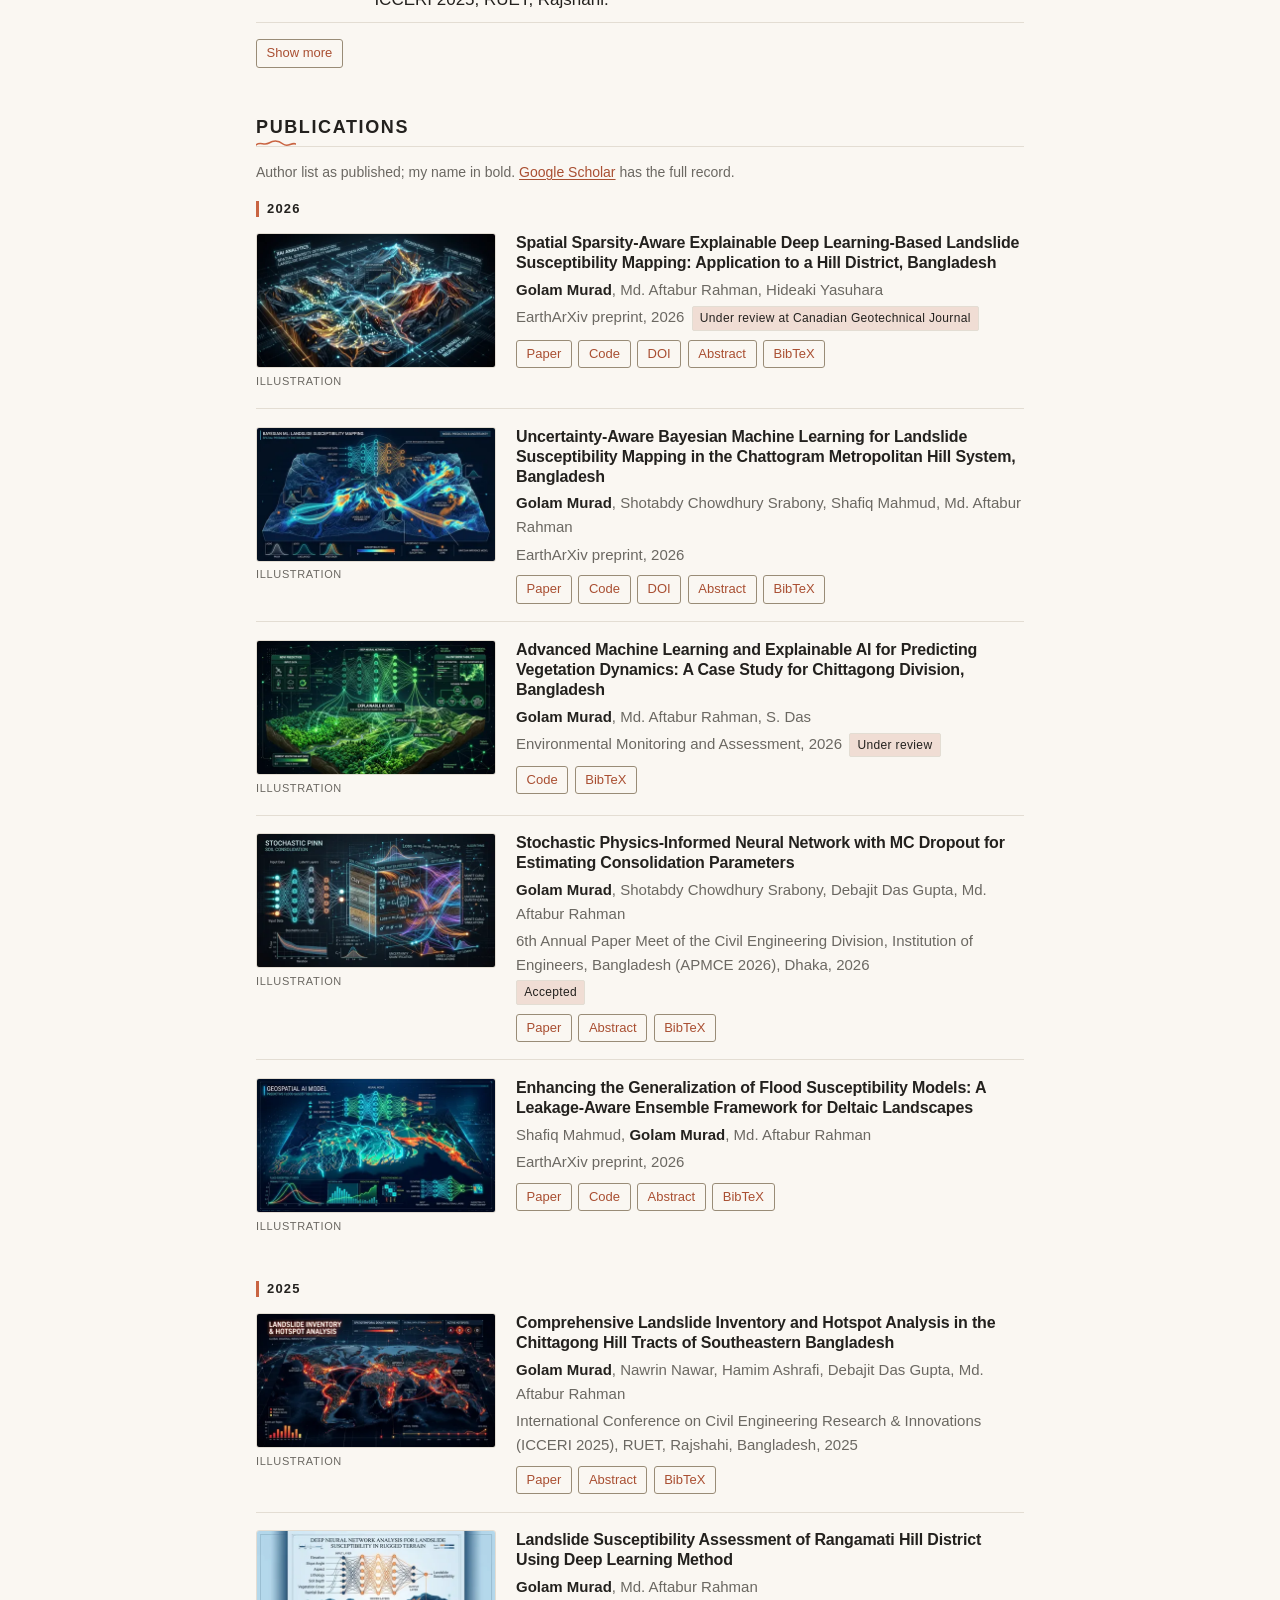
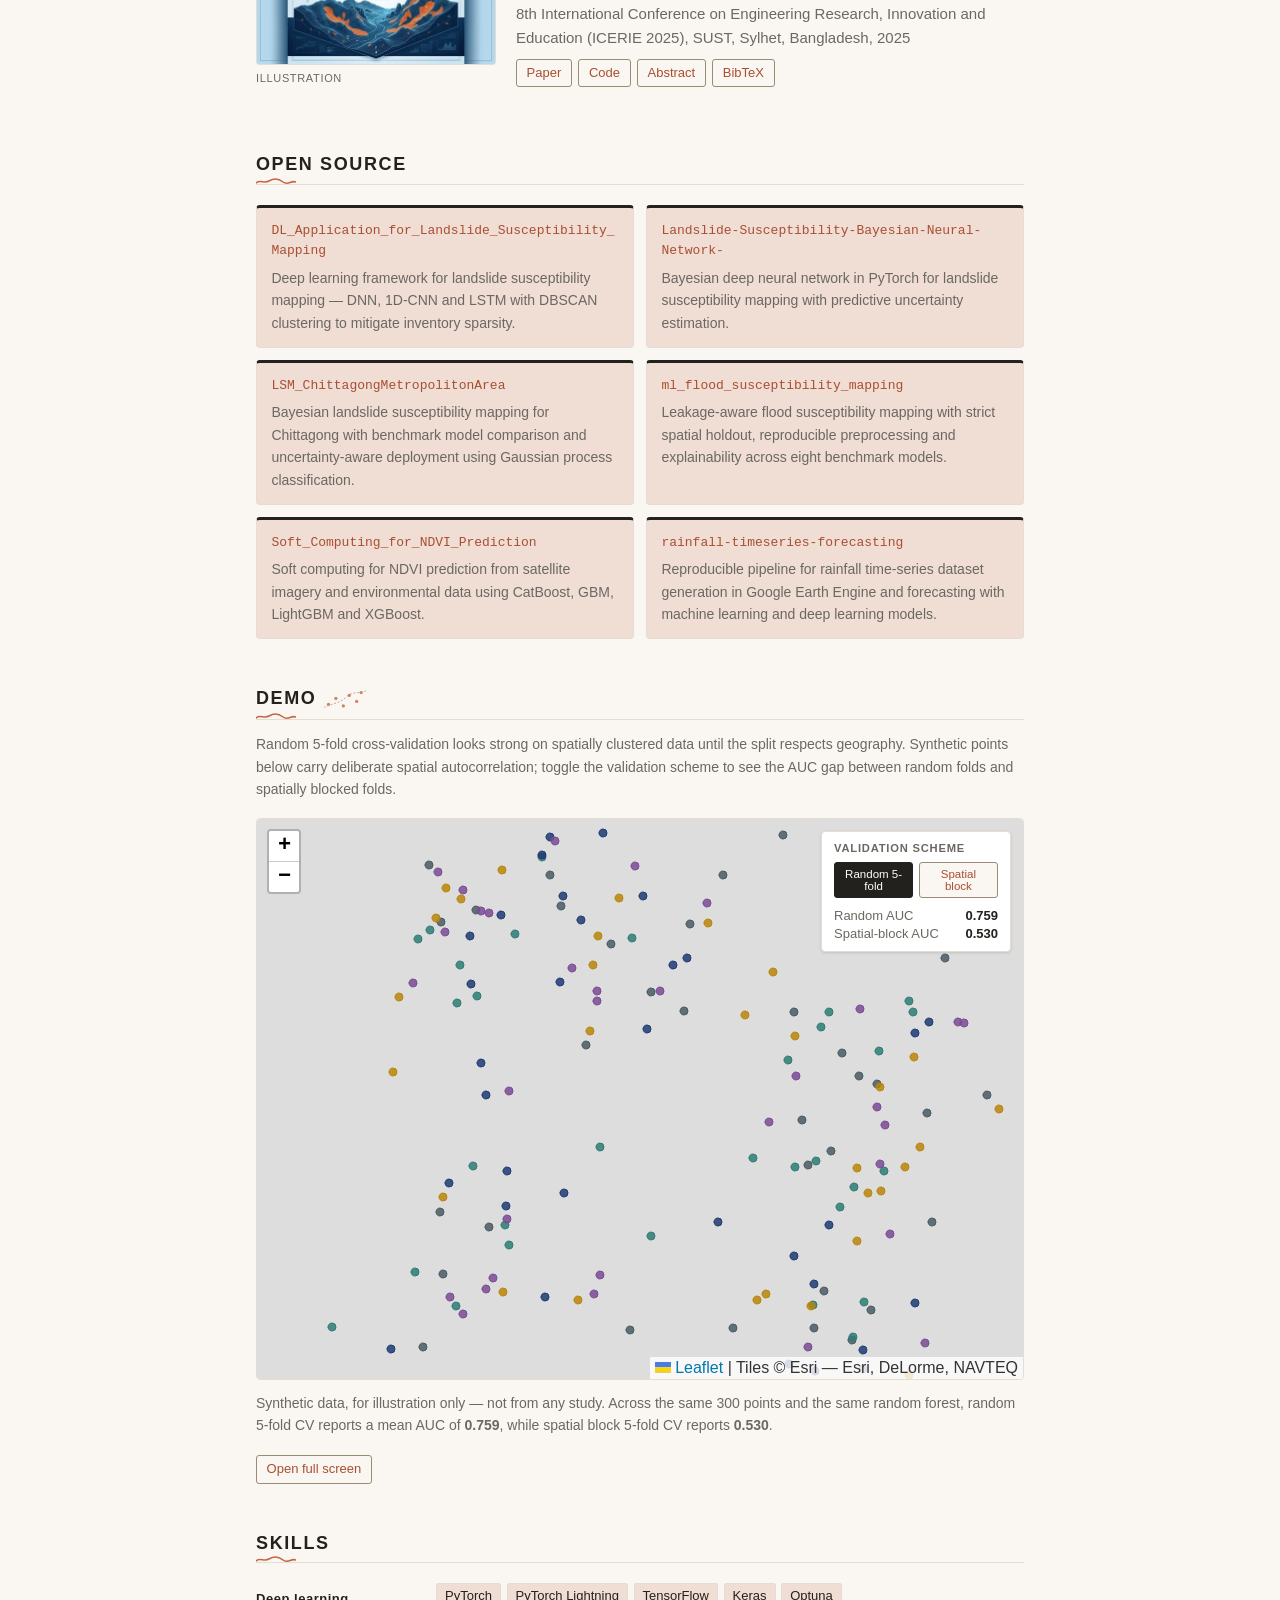
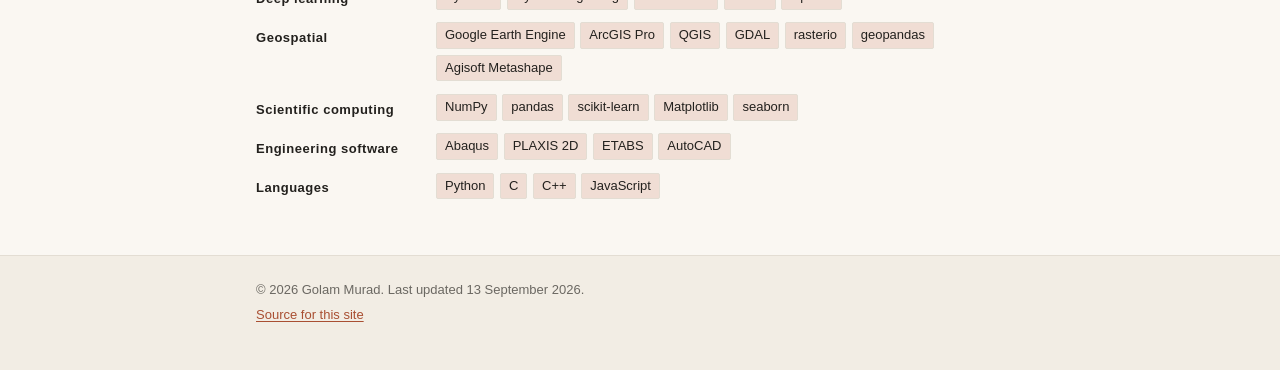
==== commit a2fc5681: "fix: merge duplicate #demo section, correct stale AUC figures index.html had two <section id="demo">" ====
--- a/index.html
+++ b/index.html
@@ -137,7 +137,6 @@
       <li><a href="#news">News</a></li>
       <li><a href="#publications">Publications</a></li>
       <li><a href="#code">Open source</a></li>
-      <li><a href="#demo">Demo</a></li>
       <li><a href="#skills">Skills</a></li>
     </ul>
   </div>
@@ -177,29 +176,6 @@
     <li>Landslide susceptibility mapping under sparse and spatially clustered inventories</li>
     <li>Remote sensing and Google Earth Engine workflows for hazard datasets</li>
   </ul>
-</section>
-
-<!-- ============================= DEMO =============================
-     Map is generated by scripts/make_demo_map.py into demos/. No [data-reveal]
-     here: the section is too tall to reliably clear the reveal threshold.
-     The AUC figures are repeated in the page text below on purpose — with JS
-     off the iframe renders nothing, and the finding has to survive that. -->
-<section id="demo">
-  <h2>Why spatial cross-validation matters</h2>
-  <p class="note"><!-- TODO: caption text --></p>
-
-  <div class="demo-frame">
-    <iframe src="demos/spatial-cv-demo.html" loading="lazy"
-            title="Interactive map comparing random and spatial-block cross-validation folds on 300 synthetic points">
-      This browser cannot display the embedded map. The link below opens it directly.
-    </iframe>
-  </div>
-
-  <p class="note demo-note">Synthetic data, for illustration only — not from any study.
-    Across the same 300 points and the same random forest, random 5-fold CV reports a mean
-    AUC of <strong>0.75</strong>, while spatial block 5-fold CV reports <strong>0.62</strong>.</p>
-
-  <p class="demo-actions"><a class="btn" href="demos/spatial-cv-demo.html">Open full screen</a></p>
 </section>
 
 <!-- ============================= NEWS ============================= -->
@@ -299,8 +275,12 @@
   </ul>
 </section>
 
-<!-- ============================= DEMO ============================= -->
-<section id="demo" data-reveal>
+<!-- ============================= DEMO =============================
+     Map is generated by scripts/make_demo_map.py into demos/. No [data-reveal]
+     here: the section is too tall to reliably clear the reveal threshold.
+     The AUC figures are repeated in the page text below on purpose — with JS
+     off the iframe renders nothing, and the finding has to survive that. -->
+<section id="demo">
   <h2>Demo<svg class="demo-accent" viewBox="0 0 56 30" aria-hidden="true" focusable="false">
     <g fill="var(--accent)">
       <circle cx="6" cy="22" r="2.2"/>
@@ -315,10 +295,19 @@
   <p class="note">Random 5-fold cross-validation looks strong on spatially clustered data until the split
     respects geography. Synthetic points below carry deliberate spatial autocorrelation; toggle the
     validation scheme to see the AUC gap between random folds and spatially blocked folds.</p>
+
   <div class="demo-frame">
-    <iframe src="demos/spatial-cv-demo.html" title="Interactive map comparing random and spatial-block 5-fold cross-validation on synthetic landslide-susceptibility points" loading="lazy"></iframe>
+    <iframe src="demos/spatial-cv-demo.html" loading="lazy"
+            title="Interactive map comparing random and spatial-block 5-fold cross-validation on synthetic landslide-susceptibility points">
+      This browser cannot display the embedded map. The link below opens it directly.
+    </iframe>
   </div>
-  <p class="note demo-fallback-note">If the map above doesn't load, <a href="demos/spatial-cv-demo.html">open it directly</a>.</p>
+
+  <p class="note demo-note">Synthetic data, for illustration only — not from any study.
+    Across the same 300 points and the same random forest, random 5-fold CV reports a mean
+    AUC of <strong>0.759</strong>, while spatial block 5-fold CV reports <strong>0.530</strong>.</p>
+
+  <p class="demo-actions"><a class="btn" href="demos/spatial-cv-demo.html">Open full screen</a></p>
 </section>
 
 <!-- ============================= SKILLS ============================= -->
